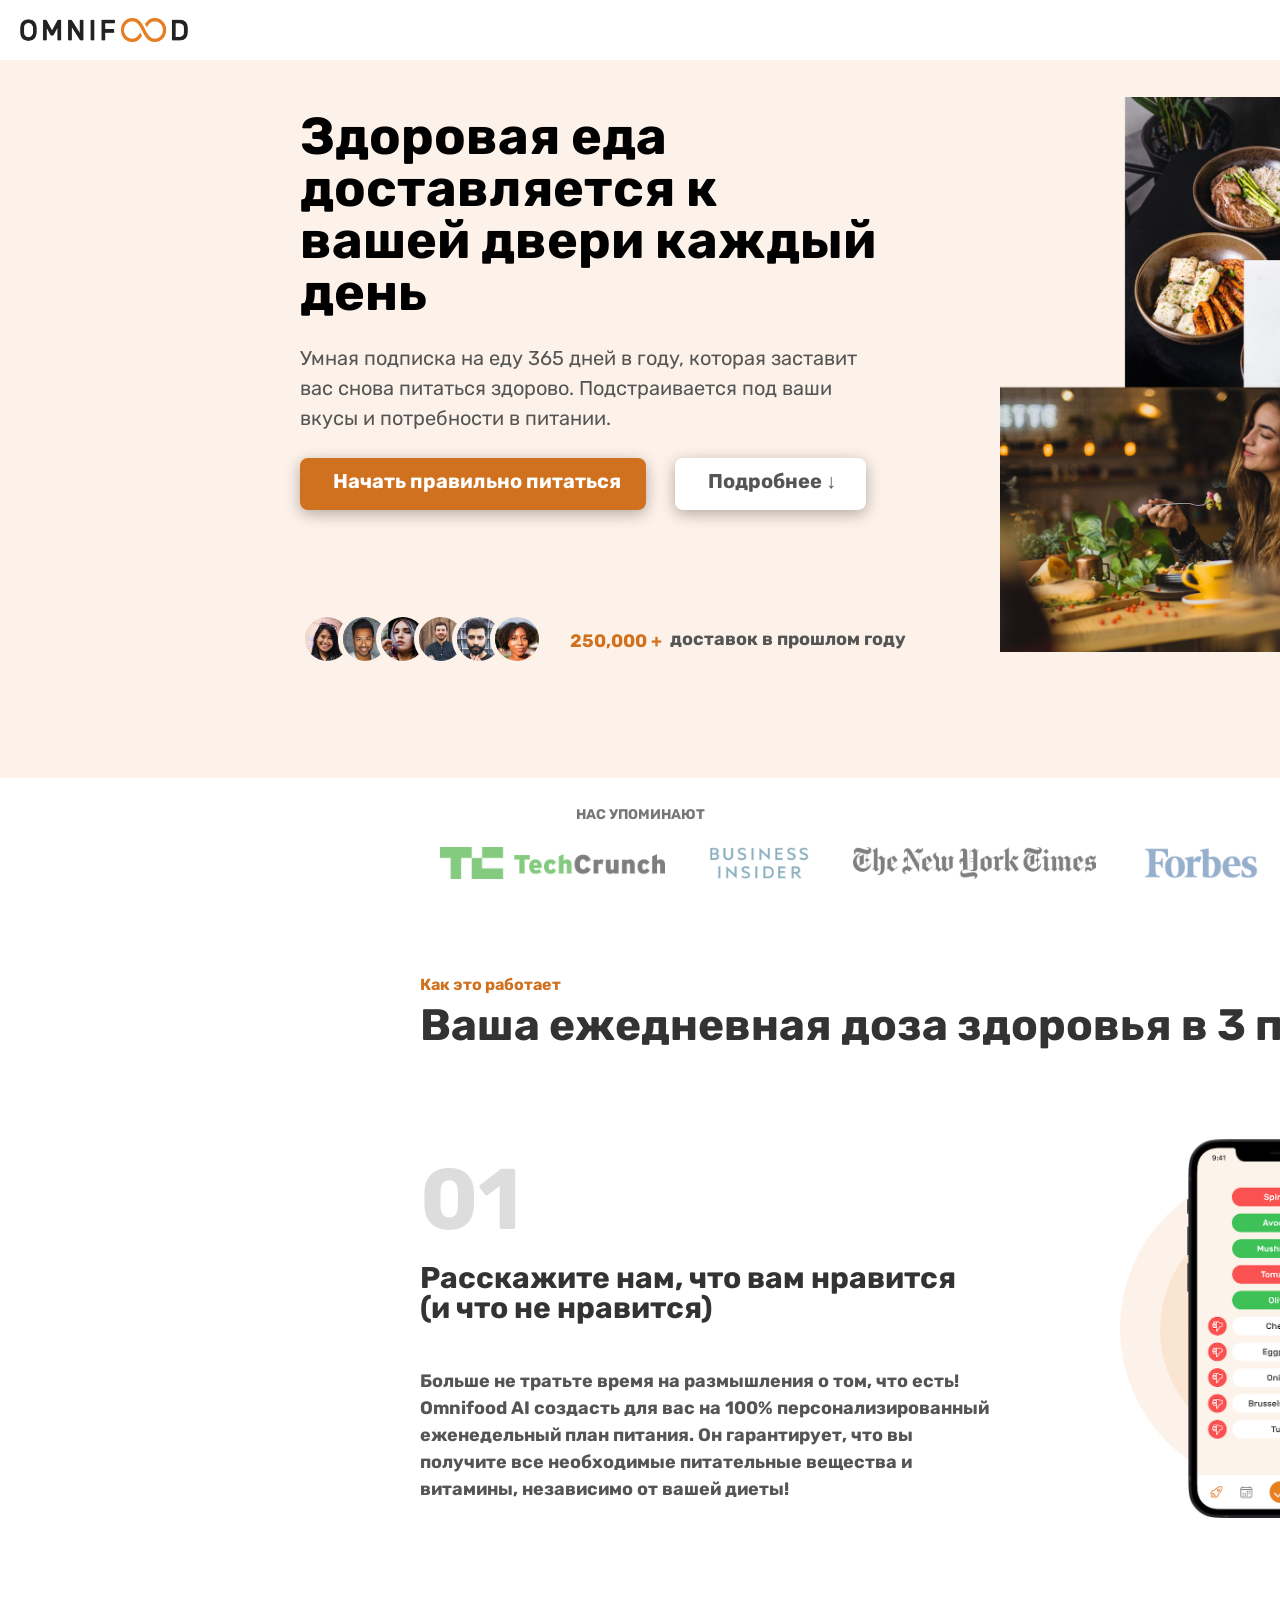
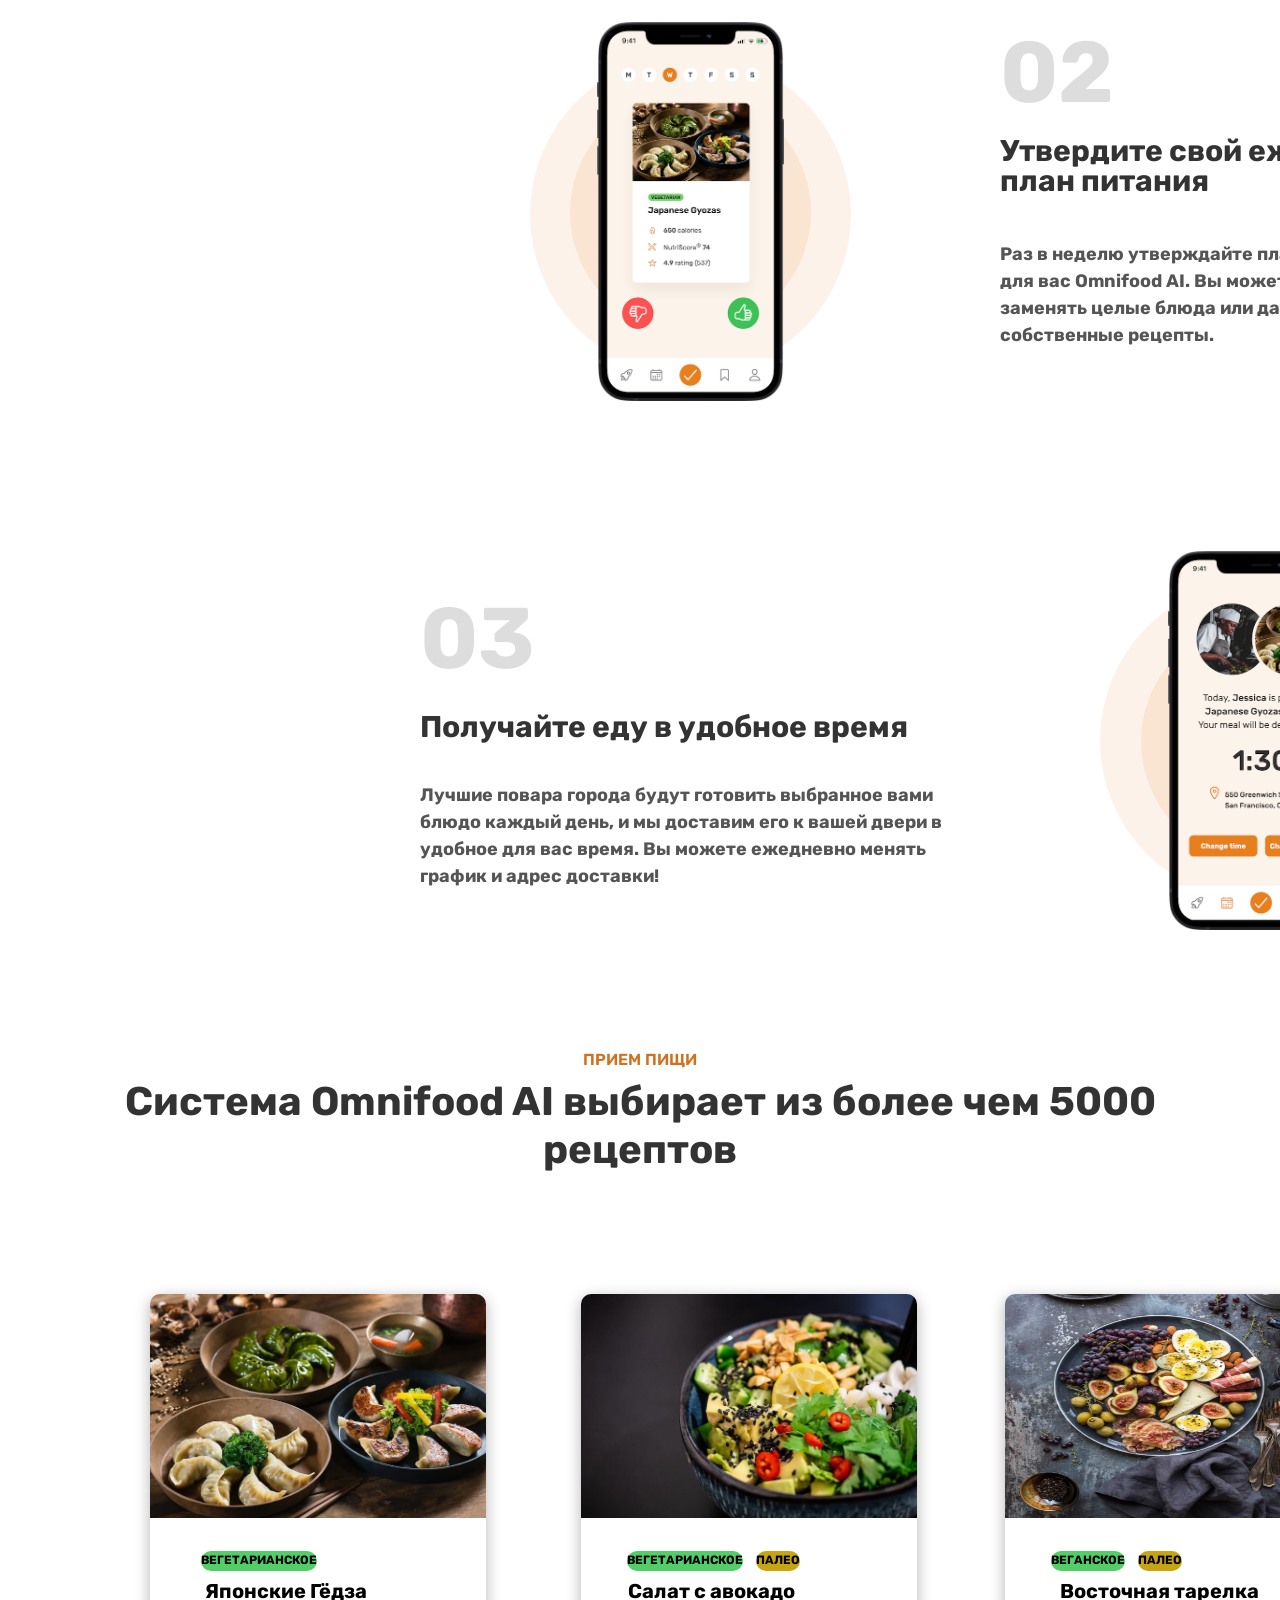
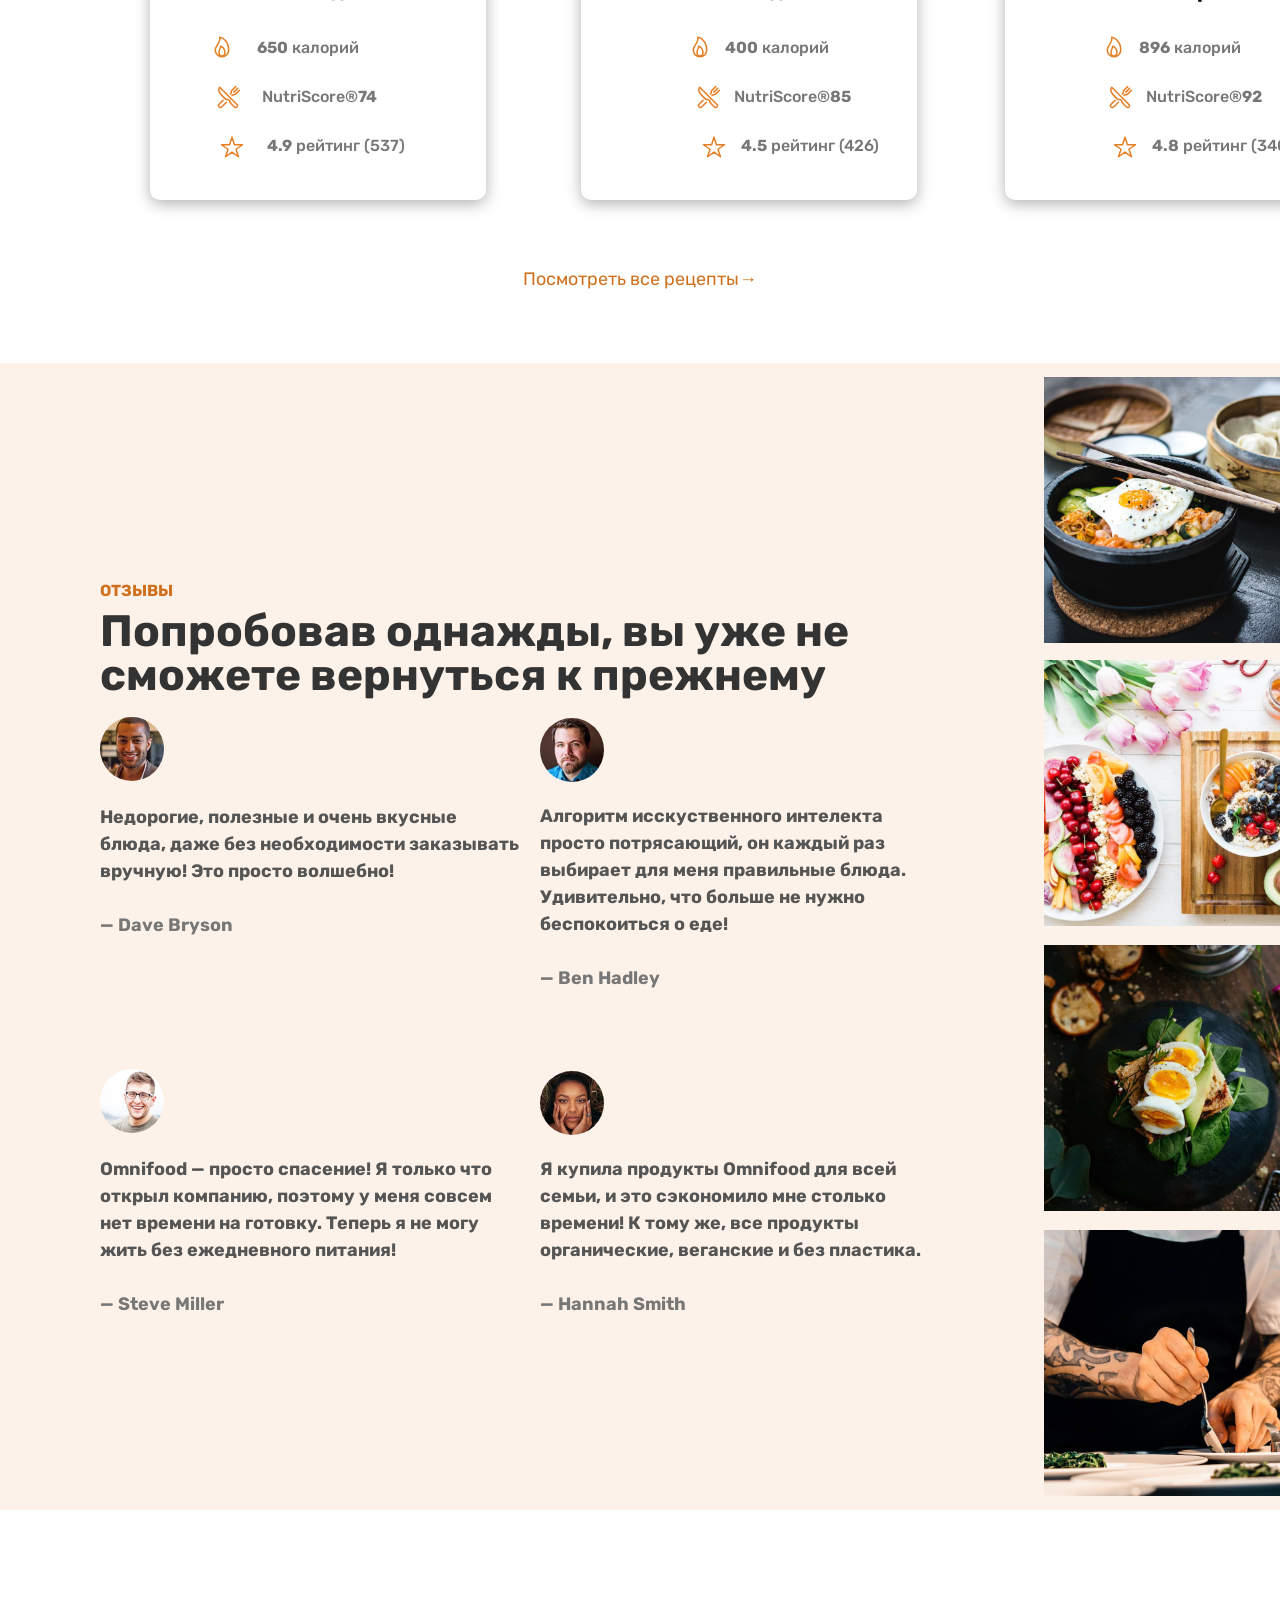
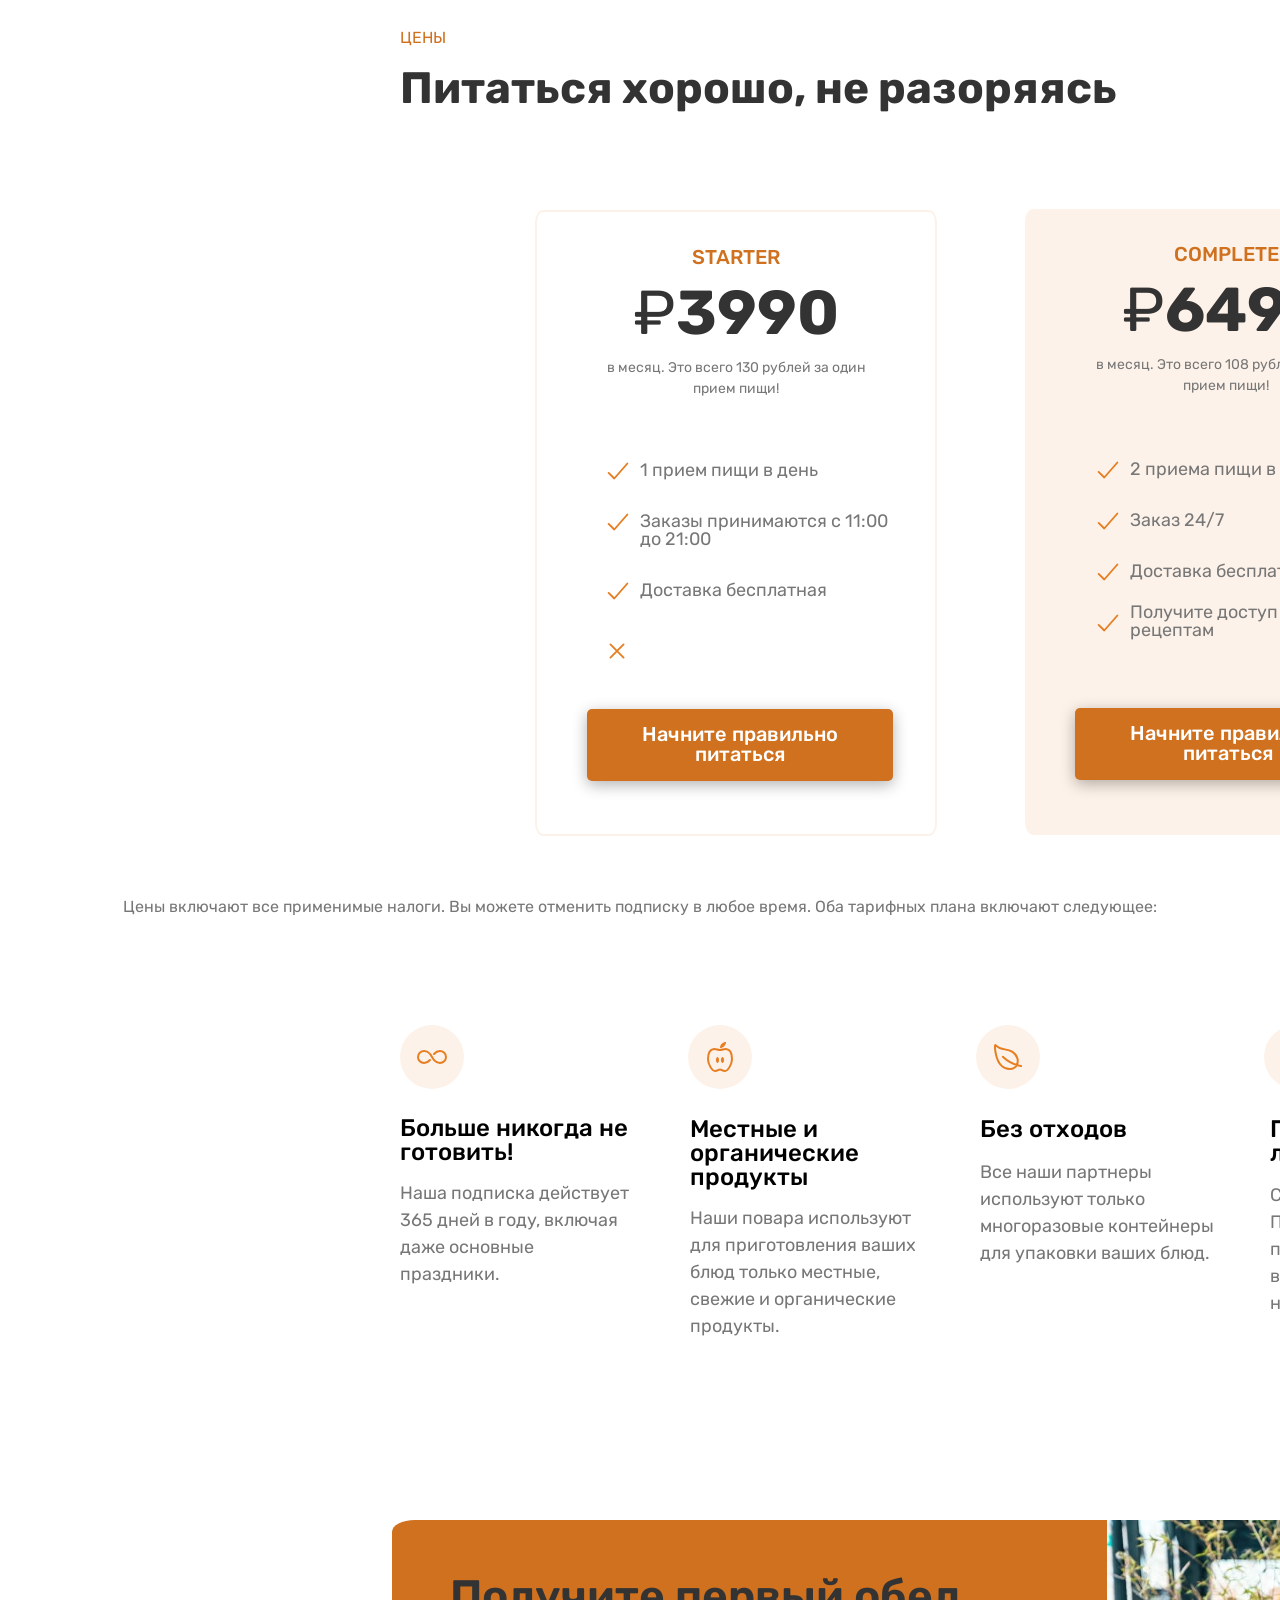
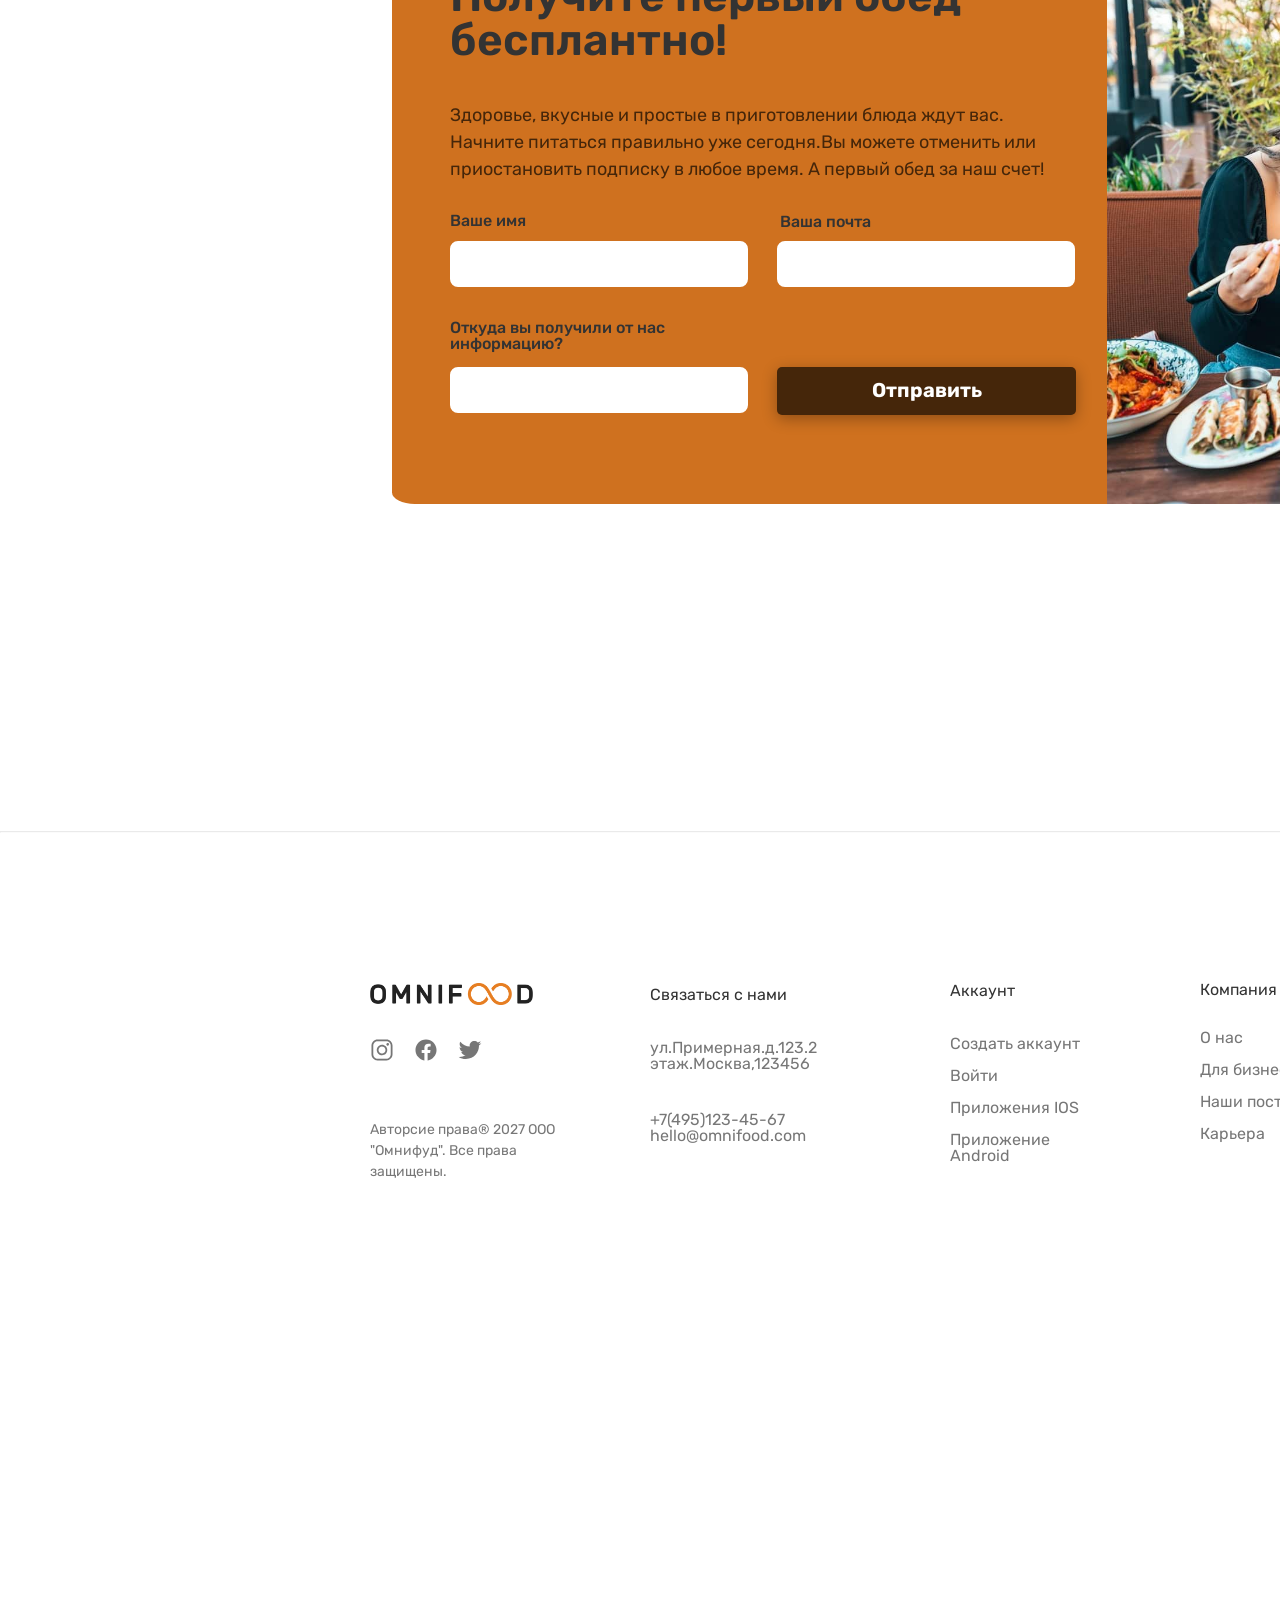
==== index.html @ 02041034 "Add files via upload" ====
<!DOCTYPE html>
<html lang="en">
<head>
    <meta charset="UTF-8">
    <meta name="viewport" content="width=device-width, initial-scale=1.0">
    <link rel="icon" href="favicon.png" type="image/x-icon">
    <title>Здоровая еда</title>
    <link rel="stylesheet" href="style.css"> 
    </head>
<body>
    <div class="h">
        <img src="1.png" class="logo">
        <a href="" class="kak">Как это работает</a>
        <a href="" class="re">Рецепты</a>
        <a href="" class="ot">Отзывы</a>
        <a href="" class="ce">Цены</a>
        <a href="" class="po">Попробовать </a>
    </div>
    <div class="or">
    <div class="zd">Здоровая еда <br>доставляется к <br>вашей двери каждый <br>день</div>
    <div class="ym">Умная подписка на еду 365 дней в году, которая заставит <br>вас снова питаться здорово. Подстраивается под ваши <br>вкусы и потребности в питании.</div>
    <div class="nac"><div class="nac1">Начать правильно питаться</div></div>
    <div class="pop"><div class="pop1">Подробнее &darr;</div></div>
    <div class="iko">
        <img src="1.jpg" class="c1">
        <img src="2.jpg" class="c2">
        <img src="3.jpg" class="c3">
        <img src="4.jpg" class="c4">
        <img src="5.jpg" class="c5">
        <img src="6.jpg" class="c6">
    </div>
    <div class="dost">
        <div class="dost1">250,000 +</div>
        <div class="dost2">доставок в прошлом году</div>
    </div>
    <img src="2.png" class="tre">
    </div>
    <div class="nas">НАС УПОМИНАЮТ</div>
    <span class="logo1">
    <img src="3.png" class="s1">
    <img src="4.png" class="s2">
    <img src="5.png" class="s3">
    <img src="6.png" class="s4">
    <img src="7.png" class="s5">
    </span>
    <div class="razm">
    <div class="kakrab">Как это работает</div>
    <div class="va">Ваша ежедневная доза здоровья в 3 простых шага</div>
    <div class="cif"><div class="cif1">01</div></div>
    <div class="raska">Расскажите нам, что вам нравится <br>(и что не нравится)</div>
    <div class="bol">Больше не тратьте время на размышления о том, что есть!<br>Omnifood AI создасть для вас на 100% персонализированный<br>еженедельный план питания. Он гарантирует, что вы<br>получите все необходимые питательные вещества и <br>витамины, независимо от вашей диеты!</div></div>
    <div class="kryg"></div>
    <div class="kryg1"><img src="8.png" class="tel"></div>
    <div class="cif"><div class="cif2">02</div></div>
    <div class="raska1">Утвердите свой еженедельный <br>план питания </div>
    <div class="bol1">Раз в неделю утверждайте план питания, сгенерированный<br>для вас Omnifood AI. Вы можете менять ингридиенты,<br>заменять целые блюда или даже добавлять свои<br>собственные рецепты.</div>
    <div class="kryg2"></div>
    <div class="kryg3"><img src="9.png" class="tel"></div>
    <div class="razm">
    <div class="cif"><div class="cif3">03</div></div>
    <div class="raska2">Получайте еду в удобное время</div>
    <div class="bol2">Лучшие повара города будут готовить выбранное вами<br>блюдо каждый день, и мы доставим его к вашей двери в<br>удобное для вас время. Вы можете ежедневно менять<br>график и адрес доставки!</div></div>
    <div class="kryg4"></div>
    <div class="kryg5"><img src="10.png" class="tel"></div>



    <div class="pri">ПРИЕМ ПИЩИ</div>
    <div class="sistema">Система Omnifood AI выбирает из более чем 5000<br>рецептов</div>
    <div class="wrap">
        <div class="avokado">
            <img src="7.jpg" class="meals">
            <div class="vegan"><div class="vegan1">ВЕГЕТАРИАНСКОЕ</div></div>   
            <div class="zzz">Японские Гёдза</div>
            <img src="fire.svg" class="fire"><div class="fire122"><b>650</b> калорий</div>
            <img src="vilka-nozh.svg" class="vilka-nozh"><div class="fire2">NutriScore®<strong>74</strong></div>
            <img src="zvezda.svg" class="zvezda"><div class="fire3"><b>4.9</b> рейтинг (537)</div>
        </div>
    </div>
     <div class="wrap1">
        <div class="avokado1">
            <div class="meals1"><img src="333.jpg" class="meals1-img" ></div>
            <div class="vegan122">
                <div class="vegan11">ВЕГАНСКОЕ</div>
            </div>
            <div class="vegan12">            
                <div class="vegan111">ПАЛЕО</div>
            </div>   
            <div class="zzz1">Восточная тарелка</div>
            <img src="fire.svg" class="fire1"><div class="fire11"><b>896</b> калорий</div>
            <img src="vilka-nozh.svg" class="vilka-nozh1"><div class="fire21">NutriScore®<strong>92</strong></div>
            <img src="zvezda.svg" class="zvezda1"><div class="fire31"><b>4.8</b> рейтинг (340)</div>
        </div>
    </div>
     <div class="wrap19">
        <div class="avokado19">
            <img src="8.jpg" class="meals19">
            <div class="vegan1229">
                <div class="vegan119">ВЕГЕТАРИАНСКОЕ</div>
            </div>
            <div class="vegan129">            
                <div class="vegan1119">ПАЛЕО</div>
            </div>   
            <div class="zzz19">Салат с авокадо</div>
            <img src="fire.svg" class="fire19"><div class="fire119"><b>400</b> калорий</div>
            <img src="vilka-nozh.svg" class="vilka-nozh19"><div class="fire219">NutriScore®<strong>85</strong></div>
            <img src="zvezda.svg" class="zvezda19"><div class="fire319"><b>4.5</b> рейтинг (426)</div>
        </div>
    </div>
    <div class="podhod">Подходит для любой<br>диеты</div>
    <ul class="di">
        <li><span class="w">Вегетарианская</span></li>
        <li><span class="w1">Веганская</span></li>
        <li><span class="w2">Пескетарианская</span></li>
        <li><span class="w3">Без  глютена</span></li>
        <li><span class="w4">Без лактозы</span></li>
        <li><span class="w5">Кето</span></li>
        <li><span class="w6">Палео</span></li>
        <li><span class="w7">Низкий FODMAP</span></li>
        <li><span class="w8">Для детей</span></li>
    </ul>
    <div class="recep">Посмотреть все рецепты→</div>
    <div class="d4">
        <div class="otzivi">ОТЗЫВЫ</div>
        <div class="poprobovav">Попробовав однажды, вы уже не<br>сможете вернуться к прежнему</div>
        <img src="11.jpg" class="pers1">
        <div class="otziv1">Недорогие, полезные и очень вкусные<br>блюда, даже без необходимости заказывать<br>вручную! Это просто волшебно!<br><br><span class="ser">— Dave Bryson</span></div>
        <img src="13.jpg" class="pers2">
        <div class="otziv2">Omnifood — просто спасение! Я только что<br>открыл компанию, поэтому у меня совсем<br>нет времени на готовку. Теперь я не могу<br>жить без ежедневного питания!<br><br><span class="ser">— Steve Miller</span></div>
        <img src="10.jpg" class="pers3">
        <div class="otziv3">Алгоритм исскуственного интелекта<br>просто потрясающий, он каждый раз<br>выбирает для меня правильные блюда.<br>Удивительно, что больше не нужно<br>беспокоиться о еде!<br><br><span class="ser">— Ben Hadley</span></div>
        <img src="12.jpg" class="pers4">
        <div class="otziv4">Я купила продукты Omnifood для всей<br>семьи, и это сэкономило мне столько<br>времени! К тому же, все продукты<br>органические, веганские и без пластика.<br><br><span class="ser">— Hannah Smith</span></div>
        <div class="block">
        <span class="gal1"><img src="111.jpg" class="galery"></span>
        <span class="gal2"><img src="222.jpg" class="galery"></span>
        <span class="gal3"><img src="333.jpg" class="galery"></span>
        <span class="gal4"><img src="444.jpg" class="galery"></span>
        <span class="gal5"><img src="555.jpg" class="galery"></span>
        <span class="gal6"><img src="666.jpg" class="galery"></span>
        <span class="gal7"><img src="777.jpg" class="galery"></span>
        <span class="gal8"><img src="888.jpg" class="galery"></span>
        <span class="gal9"><img src="999.jpg" class="galery"></span>
        <span class="gal10"><img src="101.jpg" class="galery"></span>
        <span class="gal11"><img src="102.jpg" class="galery"></span>
        <span class="gal12"><img src="103.jpg" class="galery"></span>
        </div>
    </div>



    
<div class="cena">ЦЕНЫ</div>
    <div class="pitat">Питаться хорошо, не разоряясь</div>
    <div class="kidka">
        <div class="start">STARTER</div>
        <div class="rybl">₽<strong>3990</strong></div>
        <div class="zaodin">в месяц. Это всего 130 рублей за один<br>прием пищи!</div>
        <img src="krest.svg" class="krest">
                 <div class="nach_pit"><div class="nac_pit">Начните правильно <br>питаться</div></div>
    </div>
     <ul class="di1">
        <li><span class="vilib">1 прием пищи в день</span></li>
        <br><li><span class="vilib1">Заказы принимаются с 11:00<br>до 21:00</span></li>
        <br><li><span class="vilib2">Доставка бесплатная</span></li>
        </ul>
        <div class="podpiska2">
            <div class="best"><div class="bess">BEST VALUE</div></div> 
            <div class="start1">COMPLETE</div>
        <div class="rybl1">₽<strong>6490</strong></div>
        <div class="zaodin1">в месяц. Это всего 108 рублей за один<br>прием пищи!</div>
                 <div class="nach_pit1"><div class="nac_pit1">Начните правильно <br>питаться</div></div>
        </div>
          <ul class="di11">
        <li><span class="vilib111">2 приема пищи в день</span></li>
        <br><li><span class="vilib11">Заказ 24/7</span></li>
        <br><li><span class="vilib21">Доставка бесплатная</span></li>
        <br><li><span class="vilib31">Получите доступ к новейшим <br>рецептам</span></li>
        </ul>
        <div class="cena_vkl">Цены включают все применимые налоги. Вы можете отменить подписку в любое время. Оба тарифных плана включают следующее:</div>
        <div class="svg">
        <img src="1.svg" class="svg1">
        <img src="3.svg" class="svg2">
        <img src="2.svg" class="svg3">
         <img src="4.svg" class="svg4"></div>
        <div class="beskon"><br>Больше никогда не<br>готовить!</div><br>
        <div class="beskon1">Наша подписка действует<br>365 дней в году, включая<br>даже основные<br>праздники.</div>
        <div class="apple"><br>Местные и<br>органические<br>продукты</div><br>
        <div class="apple1">Наши повара используют<br>для приготовления ваших<br>блюд только местные,<br>свежие и органические<br>продукты.</div>
        <div class="listik">Без отходов</div>
        <div class="listik1">Все наши партнеры<br>используют только<br>многоразовые контейнеры<br>для упаковки ваших блюд.</div>
        <div class="payza">Приостановить в<br>любое время</div>
        <div class="payza1">Собираетесь в отпуск?<br>Просто приостановите<br>подписку, и мы вернем<br>вам деньги за<br>неиспользованные дни</div>
        <div class="forma">
            <img src="1212.jpg" class="zensh">
            </div>
            <div class="slogan">Получите первый обед<br>бесплантно!</div>
            <div class="zdorovo">Здоровье, вкусные и простые в приготовлении блюда ждут вас.<br>Начните питаться правильно уже сегодня.Вы можете отменить или<br>приостановить подписку в любое время. А первый обед за наш счет!</div>
            <div class="vasname">Ваше имя</div>
            <div class="vasename">Ваша почта</div>
            <div class="vasiname">Откуда вы получили от нас<br>информацию?</div>
            <div class="vasotpr"></div>
            <input type="text" class="input1">
            <input type="text" class="input2">
            <input type="text" class="input3">
            <div class="dom"><div class="dom1">Отправить</div></div>
            <hr width="1920" class="hr">
            <img src="1.png" class="omnifoodlogo">
            <div class="insta">
            <img src="insta.svg">&nbsp;&nbsp;&nbsp;&nbsp;
            <img src="facebook.svg">&nbsp;&nbsp;&nbsp;&nbsp;
            <img src="tvitter.svg">
            </div>
            <div class="avtorskie">Авторсие права® 2027 ООО<br>"Омнифуд". Все права<br>защищены.</div>
            <div class="svaz">Связаться с нами</div>
            <div class="ylisa">ул.Примерная.д.123.2<br>этаж.Москва,123456</div>
            <div class="telefon">+7(495)123-45-67<br>hello@omnifood.com</div>
            <div class="akkk">Аккаунт</div>
            <div class="sozd">Создать аккаунт<br><br>Войти<br><br>Приложения IOS<br><br>Приложение<br>Android</div>
            <div class="komp">Компания</div>
            <div class="onas">О нас<br><br>Для бизнеса<br><br>Наши поставщики<br><br>Карьера</div>
            <div class="res">Ресурсы</div>
            <div class="sbor">Сборник рецептов<br><br>Служба поддержки<br><br>Политика<br>конфиденциальности<br>и условия<br>использования</div>
</body>
</html>
---- style.css ----
@import url('https://fonts.googleapis.com/css2?family=Rubik:ital,wght@0,300..900;1,300..900&display=swap'); 
* {
    margin: 0;
    padding: 0;
    box-sizing: border-box;
}

html {
    font-size: 16px;
}

body {
    font-family: "Rubik";
    line-height: 1;
    color: #333;
    overflow-x: hidden;
}

.container {
    max-width: 1200px;
    margin: 0 auto;
    padding: 0 32px;
}
.h {
    height: 60px;
}
.logo {
    position: relative;
    width: 168px;
    height: 24px;
    left: 20px;
    top: 18px;
}
.kak {
    position: relative;

    text-decoration: none;
    font-family: 'Times New Roman', Times, serif;
    color: black;
    font-weight: bold;
    position: relative;
    left: 1180px;
    top: 12px;
}
.kak:hover{
        text-decoration: underline;
}
.re {
    position: relative;

    text-decoration: none;
    font-family: 'Times New Roman', Times, serif;
    color: black;
    font-weight: bold;
    position: relative;
    left: 1210px;
    top: 12px;
}
.re:hover{
        text-decoration: underline;
}
.ot {
    position: relative;

    text-decoration: none;
    font-family: 'Times New Roman', Times, serif;
    color: black;
    font-weight: bold;
    position: relative;
    left: 1240px;
    top: 12px;
}
.ot:hover{
        text-decoration: underline;
}
.ce {
    position: relative;
    text-decoration: none;
    font-family: 'Times New Roman', Times, serif;
    color: black;
    font-weight: bold;
    position: relative;
    left: 1270px;
    top: 12px;
}
.ce:hover{
        text-decoration: underline;
}
.po {
     border: none;
     text-decoration: none;
     padding: 7px;
	width: 166px;
    height: 55px;
    padding: auto;
	background-color: #cf711f;
	box-shadow: 0 4px 15px rgba(0, 0, 0, 0.3);
	border-radius: 5px;
	color: rgb(255, 255, 255);
    font-weight: bold;
    position: relative;
    left: 1300px;
    top: 12px;
}
.po:hover {
     background:#cf711f;
     box-shadow: none;
     position: relative;
}
.or{
    height: 718px;
    background-color: #fdf2e9;
}
.zd{
    color: black;
    font-weight: bold;
    font-size: 52px;
    position: relative;
    left: 300px;
    top: 50px;
}
.ym{
    font-size: 20px;
    line-height: 1.5;
    color: #555555;
    position: relative;
    top: 75px;
    left: 300px;
}
.nac {
     border: none;
     text-decoration: none;
     padding: 3px;
	width: 346px;
    height: 52px;
    padding: auto;
	background-color: #cf711f;
	box-shadow: 0 4px 15px rgba(0, 0, 0, 0.3);
	border-radius: 8px;
	color: rgb(255, 255, 255);
    font-weight: bold;
    position: relative;
    left: 300px;
    top: 100px;

}
.nac:hover {
     background:#cf711f;
     box-shadow: none;
     position: relative;
}
.nac1{
    position: relative;
    top: 10px;
    left: 30px;
    font-size: 20px;
}
.pop {
     border: none;
     text-decoration: none;
     padding: 3px;
	width: 191px;
    height: 52px;
    padding: auto;
	background-color: #ffffff;
	box-shadow: 0 4px 15px rgba(0, 0, 0, 0.3);
	border-radius: 8px;
	color: #555555;
    font-weight: bold;
    position: relative;
    left: 675px;
    top: 48px;

}
.pop:hover {
     background:#cf711f;
     box-shadow: none;
     position: relative;
}
.pop1{
    position: relative;
    top: 10px;
    left: 30px;
    font-size: 20px;
}
.iko{
    position: relative;
    top: 150px;
    left: 300px;
}
.c1{
    border: 5px solid #fdf2e9;
    border-width: 10%;
    border-radius: 50%;
    width: 54px;
    height:54px;
}
.c2{
    border: 5px solid #fdf2e9;
    border-width: 10%;
    border-radius: 50%;
    width: 54px;
    height:54px;
    position: relative;
    left: -20px;
}
.c3{
    border: 5px solid #fdf2e9;
    border-width: 10%;
    border-radius: 50%;
    width: 54px;
    height:54px;
    position: relative;
    left: -40px;
}
.c4{
    border: 5px solid #fdf2e9;
    border-width: 10%;
    border-radius: 50%;
    width: 54px;
    height:54px;
    position: relative;
    left: -60px;
}
.c5{
    border: 5px solid #fdf2e9;
    border-width: 10%;
    border-radius: 50%;
    width: 54px;
    height:54px;
    position: relative;
    left: -80px;
}
.c6{
    border: 5px solid #fdf2e9;
    border-width: 10%;
    border-radius: 50%;
    width: 54px;
    height:54px;
    position: relative;
    left: -100px;
}
.dost{
    width: 324px;
    height: 18px;
    font-size: 18px;
    font-weight: bold;
    position: relative;
    left: 570px;
    top: 113px;
}
.dost1{
    color:#cf711f;
}
.dost2{
    color: #555555;
    position: relative;
    top: -20px;
    left: 100px;
}
.tre{
    width: 560px;
    height: 555px;
    position: relative;
    left: 1000px;
    top: -440px;
}
.nas{
    color:#777777;
    font-size: 14px;
    position: relative;
    text-align: center;
    top: 30px;
    font-weight: bolder;
}
.s1{
    width:225px;
    height: 32px;
}
.s2{
    width:100px;
    height: 32px;
}
.s3{
    width:243px;
    height: 32px;
}
.s4{
    width:122px;
    height: 32px;
}
.s5{
    width:171px;
    height: 32px;
}
.logo1{
    position: relative;
    top: 55px;
    opacity: 50%;
    word-spacing: 40px;
    left: 440px;
}
.kakrab{
    color: #cf711f;
    font-size: 16px;
    position: relative;
    top: 150px;
    font-weight: bold;
    
}
.va{
    font-weight: bold;
    font-size: 44px;
    position: relative;
    top: 160px;

}
.cif{
    color: #DDDDDD;
    font-size:86px;
    font-weight: bold;
}
.cif1{
    position: relative;
    top: 270px;

}
.raska{
    font-weight: bold;
    font-size: 30px;
    position: relative;
    top: 290px;
}
.razm{
    position: relative;
    left: 420px;
}
.bol{
    line-height: 1.5;
    color: #555555;
    font-size: 18px;
    position: relative;
    top: 335px;
    font-weight: bold;
}
.kryg{
    position: relative;
    border-radius: 50%;
    width: 321px;
    height: 321px;
    background-color: #FDF2E9;
    left: 1120px;

}
.kryg1{
    position: relative;
    top: -280px;
    border-radius: 50%;
    width: 241px;
    height: 241px;
    background-color: #FAE5D3;
    left: 1160px;
}
.tel{
    position: relative;
    top: -70px;
    left: 27px;
    width: 187px;
    height: 379px;
}
.cif2{
    position: relative;
    left: 1000px;
    top:-100px;
}
.raska1{
    font-weight: bold;
    font-size: 30px;
    position: relative;
    top: -80px;
    left: 1000px;
}
.bol1{
    line-height: 1.5;
    color: #555555;
    font-size: 18px;
    position: relative;
    top: -35px;
    left: 1000px;
    font-weight: bold;
}
.kryg2{
    position: relative;
    border-radius: 50%;
    width: 321px;
    height: 321px;
    background-color: #FDF2E9;
    left: 530px;
    top: -330px;

}
.kryg3{
    position: relative;
    top: -613px;
    border-radius: 50%;
    width: 241px;
    height: 241px;
    background-color: #FAE5D3;
    left: 570px;
}
.cif3{
    position: relative;
    top:-350px;
}
.raska2{
    font-weight: bold;
    font-size: 30px;
    position: relative;
    top: -320px;
}
.bol2{
    line-height: 1.5;
    color: #555555;
    font-size: 18px;
    position: relative;
    top: -280px;
    font-weight: bold;
}
.kryg4{
    position: relative;
    border-radius: 50%;
    width: 321px;
    height: 321px;
    background-color: #FDF2E9;
    left: 1100px;
    top: -590px;

}
.kryg5{
    position: relative;
    top: -870px;
    border-radius: 50%;
    width: 241px;
    height: 241px;
    background-color: #FAE5D3;
    left: 1141px;
}
.pri{
    font-size: 16px;
    color: #cf711f;
    font-weight: 600;
    text-align: center;
    position: relative;
    top: -680px;
}
.sistema{
    text-align: center;
    font-weight: bold;
    font-size: 40px;
    position: relative;
    top: -670px;
    line-height: 1.2;
}
.wrap{
    perspective: 1800px;
}
.avokado {
     border: none;
     text-decoration: none;
     padding: 7px;
	width: 336px;
    height: 506px;
    padding: auto;
	background-color: white;
	box-shadow: 0 4px 15px rgba(0, 0, 0, 0.3);
	border-radius: 10px;
	color: rgb(255, 255, 255);
    font-weight: bold;
    position: relative;
    left: 150px;
    top: -550px;
    display: flex;
    gap: 8px;
    transform: translateZ(0);
    transition: transform 0.3s ease;
}
.avokado:hover {
    box-shadow: 0 4px 15px rgba(0, 0, 0, 0.3);
    transform: translateZ(40px);
}
.meals{
    width: 336px;
    height: 224px;
	border-top-left-radius: 10px;
    border-top-right-radius: 10px;
    position: relative;
    left: -7px;
    top: -7px;
}
.vegan{
    background-color: #51CF66;
    width: 129px;
    height: 20px;
    border-radius: 30px;
    position: relative;
    top: 250px;
    left: -300px;
}
.vegan1 {
    font-size: 12px;
    font-weight: bold;
    position: relative;
    top: 3px;
    color: black;
}
.zzz{
    font-size: 20px;
    font-weight: bold;
    color: black;
    white-space: nowrap;
    position: relative;
    top: 280px;
    left: -420px;
}
.fire{
    width: 24px;
    position: relative;
    left: -585px;
    top: 100px;
}
.vilka-nozh{
    width: 24px;
    position: relative;
    left: -720px;
    top: 150px;
}
.zvezda{
    width: 24px;
    position: relative;
    left: -872px;
    top: 200px;
}
.fire122{
    font-size: 16px;
    color: #777777;
    white-space: nowrap;
    font-weight: 500;
    position: relative;
    top: 339px;
    left: -570px;
}
.fire2{
    font-size: 16px;
    color: #777777;
    white-space: nowrap;
    font-weight: 500;
    position: relative;
    top: 388px;
    left: -707px;
}
.fire3{
    font-size: 16px;
    color: #777777;
    white-space: nowrap;
    font-weight: 500;
    position: relative;
    top: 437px;
    left: -857px;
}
.wrap1{
    perspective: 1800px;
}
.avokado1 {
     border: none;
     text-decoration: none;
     padding: 7px;
	width: 336px;
    height: 506px;
    padding: auto;
	background-color: white;
	box-shadow: 0 4px 15px rgba(0, 0, 0, 0.3);
	border-radius: 10px;
	color: rgb(255, 255, 255);
    font-weight: bold;
    position: relative;
    left: 1005px;
    top: -1056px;
    display: flex;
    gap: 8px;
    transform: translateZ(0);
    transition: transform 0.3s ease;
}
.avokado1:hover {
    box-shadow: 0 4px 15px rgba(0, 0, 0, 0.3);
    transform: translateZ(40px);
}
.meals1{
    width: 336px;
    height: 224px;
	border-top-left-radius: 10px;
    border-top-right-radius: 10px;
    position: relative;
    left: -7px;
    top: -7px;
}
.meals1-img {
    width: 336px;
    height: 224px;
    border-top-left-radius: 10px;
    border-top-right-radius: 10px;
}
.vegan122{
    background-color: #51CF66;
    width: 129px;
    height: 20px;
    border-radius: 30px;
    position: relative;
    top: 250px;
    left: -305px;
}
.vegan11 {
    font-size: 12px;
    font-weight: bold;
    position: relative;
    top: 3px;
    color: black;
}
.vegan12{
    background-color: #c7a510;
    width: 129px;
    height: 20px;
    border-radius: 30px;
    position: relative;
    top: 250px;
    left: -300px;
}
.vegan111 {
    font-size: 12px;
    font-weight: bold;
    position: relative;
    top: 3px;
    color: black;
}
.zzz1{
    font-size: 20px;
    font-weight: bold;
    color: black;
    white-space: nowrap;
    position: relative;
    top: 280px;
    left: -430px;
}
.fire1{
    width: 24px;
    position: relative;
    left: -595px;
    top: 100px;
}
.vilka-nozh1{
    width: 24px;
    position: relative;
    left: -730px;
    top: 150px;
}
.zvezda1{
    width: 24px;
    position: relative;
    left: -882px;
    top: 200px;
}
.fire11{
    font-size: 16px;
    color: #777777;
    white-space: nowrap;
    font-weight: 500;
    position: relative;
    top: 339px;
    left: -590px;
}
.fire21{
    font-size: 16px;
    color: #777777;
    white-space: nowrap;
    font-weight: 500;
    position: relative;
    top: 388px;
    left: -725px;
}
.fire31{
    font-size: 16px;
    color: #777777;
    white-space: nowrap;
    font-weight: 500;
    position: relative;
    top: 437px;
    left: -875px;
}
.wrap19{
    perspective: 1800px;
}
.avokado19 {
     border: none;
     text-decoration: none;
     padding: 7px;
	width: 336px;
    height: 506px;
    padding: auto;
	background-color: white;
	box-shadow: 0 4px 15px rgba(0, 0, 0, 0.3);
	border-radius: 10px;
	color: rgb(255, 255, 255);
    font-weight: bold;
    position: relative;
    left: 581px;
    top: -1562px;
    display: flex;
    gap: 8px;
    transform: translateZ(0);
    transition: transform 0.3s ease;
}
.avokado19:hover {
    box-shadow: 0 4px 15px rgba(0, 0, 0, 0.3);
    transform: translateZ(40px);
}
.meals19{
    width: 336px;
    height: 224.16px;
	border-top-left-radius: 10px;
    border-top-right-radius: 10px;
    position: relative;
    left: -7px;
    top: -7px;
}
.vegan1229{
    background-color: #51CF66;
    width: 129px;
    height: 20px;
    border-radius: 30px;
    position: relative;
    top: 250px;
    left: -305px;
}
.vegan119 {
    font-size: 12px;
    font-weight: bold;
    position: relative;
    top: 3px;
    color: black;
}
.vegan129{
    background-color: #c7a510;
    width: 129px;
    height: 20px;
    border-radius: 30px;
    position: relative;
    top: 250px;
    left: -300px;
}
.vegan1119 {
    font-size: 12px;
    font-weight: bold;
    position: relative;
    top: 3px;
    color: black;
}
.zzz19{
    font-size: 20px;
    font-weight: bold;
    color: black;
    white-space: nowrap;
    position: relative;
    top: 280px;
    left: -480px;
}
.fire19{
    width: 24px;
    position: relative;
    left: -595px;
    top: 100px;
}
.vilka-nozh19{
    width: 24px;
    position: relative;
    left: -730px;
    top: 150px;
}
.zvezda19{
    width: 24px;
    position: relative;
    left: -882px;
    top: 200px;
}
.fire119{
    font-size: 16px;
    color: #777777;
    white-space: nowrap;
    font-weight: 500;
    position: relative;
    top: 339px;
    left: -590px;
}
.fire219{
    font-size: 16px;
    color: #777777;
    white-space: nowrap;
    font-weight: 500;
    position: relative;
    top: 388px;
    left: -725px;
}
.fire319{
    font-size: 16px;
    color: #777777;
    white-space: nowrap;
    font-weight: 500;
    position: relative;
    top: 437px;
    left: -875px;
}
.podhod{
    font-weight: bold;
    font-size: 30px;
    color:black;
    position: relative;
    top: -2070px;
    left: 1420px;
}
.di{
    color: #777777;
    line-height: 2.5;
    position: relative;
    top: -2030px;
    left: 1450px;
    font-size: 18px;
    list-style-image: url("galka.svg");
}
.w{
    position: relative;
    top: -10px;
}
.w1{
    position: relative;
    top: -10px;
}
.w2{
    position: relative;
    top: -10px;
}
.w3{
    position: relative;
    top: -10px;
}
.w4{
    position: relative;
    top: -10px;
}
.w5{
    position: relative;
    top: -10px;
}
.w6{
    position: relative;
    top: -10px;
}
.w7{
    position: relative;
    top: -10px;
}
.w8{
    position: relative;
    top: -10px;
}
.recep{
    color: #cf711f;
    font-size: 18px;
    text-align: center;
    position: relative;
    top: -1975px;
    text-decoration: none;
}
.recep:hover{
    text-decoration: underline;
    cursor: pointer;
}
.d4{
    border: 0px solid #FDF2E9;
    height: 1147px;
    width: 1920px;
    background-color: #FDF2E9;
    position: relative;
    top: -1900px;
}
.otzivi{
    color: #cf711f;
    font-size: 16px;
    position: relative;
    top: 220px;
    left: 100px;
    font-weight: bold;
}
.poprobovav{
    font-size: 44px;
    font-weight: bold;
    position: relative;
    top: 230px;
    left: 100px;
}
.pers1{
    border-radius: 50%;
    width: 64px;
    height: 64px;
    position: relative;
    top: 250px;
    left: 100px;
}
.ser{
    color:#777777
}
.otziv1{
    font-size: 18px;
    line-height: 1.5;
    color: #555555;
    position: relative;
    top: 270px;
    left: 100px;
    font-weight: bold;
    
}
.pers2{
    border-radius: 50%;
    width: 64px;
    height: 64px;
    position: relative;
    top: 400px;
    left: 100px;
    
}
.otziv2{
    font-size: 18px;
    line-height: 1.5;
    color: #555555;
    position: relative;
    top: 420px;
    left: 100px;
    font-weight: bold;
}
.pers3{
    border-radius: 50%;
    width: 64px;
    height: 64px;
    position: relative;
    top: -180px;
    left: 540px;
}
.otziv3{
    font-size: 18px;
    line-height: 1.5;
    color: #555555;
    position: relative;
    top: -162px;
    left: 540px;
    font-weight: bold;
}
.pers4{
    border-radius: 50%;
    width: 64px;
    height: 64px;
    position: relative;
    top: -83px;
    left: 540px;
}
.otziv4{
    font-size: 18px;
    line-height: 1.5;
    color: #555555;
    position: relative;
    top: -65px;
    left: 540px;
    font-weight: bold;
}
.galery{
    width: 266px;

}
.block{
    background-color: #FDF2E9;
    width: 864px;
    height: 1100px;
    position: relative;
    top: -980px;
    left: 1060px;
}
.gal1{
    position: relative;
    top: -26px;
    left: -16px;
}
.gal2{
    position: relative;
    top: -26px;
}
.gal3{
    position: relative;
    top: -26px;
    left: 16px;
}
.gal4{
    position: relative;
    top: -12px;
    left: -16px;
}
.gal5{
    position: relative;
    top: -12px;
}
.gal6{
    position: relative;
    top: -12px;
    left: 16px;
}
.gal7{
    position: relative;
    top: 4px;
    left: -16px;
}
.gal8{
    position: relative;
    top: 4px;
}
.gal9{
    position: relative;
    top: 4px;
    left: 16px;
}
.gal10{
    position: relative;
    top: 20px;
    left: -16px;
}
.gal11{
    position: relative;
    top: 20px;
}
.gal12{
    position: relative;
    top: 20px;
    left: 16px;
}
.cena{
    color: #cf711f;
    font-size: 16px;
    position: relative;
    font-weight: 400;
    top: -1780px;
    left: 400px;
}
.pitat{
    font-weight: bold;
    font-size: 44px;
    position: relative;
    top: -1760px;
    left: 400px;
}
.kidka{
    border: 2px solid #FDF2E9;
    width: 402px;
    height: 626px;
    border-radius: 2%;
    position: relative;
    top: -1660px;
    left: 535px;
}
.start{
    font-size: 20px;
    color: #cf711f;
    text-align: center;
    font-weight: 500;
    position: relative;
    top: 35px;
}
.rybl{
    font-size: 62px;
    text-align: center;
    position: relative;
    top: 50px;
}
.zaodin{
    color: #777777;
    font-size: 14px;
    text-align: center;
    position: relative;
    top: 63px;
    line-height: 1.5;
}
.di1{
    color: #777777;
    position: relative;
    top: -2040px;
    left: 640px;
    font-size: 18px;
    list-style-image: url("galka.svg");
}
.vilib{
    position: relative;
    top: -10px;
}
.vilib1{
    position: relative;
    top: -10px;
}
.vilib2{
    position: relative;
    top: -10px;
}
.krest{
    position: relative;
    top: 300px;
    left: 65px;
}
.nach_pit{
    border: none;
    text-decoration: none;
    padding: 7px;
	width: 306px;
    height: 72px;
    padding: auto;
	background-color: #cf711f;
	box-shadow: 0 4px 15px rgba(0, 0, 0, 0.3);
	border-radius: 5px;
	color: rgb(255, 255, 255);
    position: relative;
    left: 50px;
    top: 340px;
}
.nach_pit:hover {
     background:#cf711f;
     box-shadow: none;
     position: relative;
}
.nac_pit{
    font-size: 20px;
    text-align: center;
    font-weight: 500;
        position: relative;
    top: 8px;
}
.podpiska2{
    border: 0px solid #FDF2E9;
    background-color: #FDF2E9;
    width: 402px;
    height: 626px;
    border-radius: 2%;
    position: relative;
    top: -2440px;
    left: 1025px;
    overflow: hidden;
}
.best{
    width: 245px;
    height: 30px;
    background-color: #FFD43B;
    rotate: 45deg;
    position: relative;
    left: 230px;
    top: 33px;
}
.bess{
    text-align: center;
    position: relative;
    top: 7px;
    font-weight: 500;
}
.start1{
    font-size: 20px;
    color: #cf711f;
    text-align: center;
    font-weight: 500;
    position: relative;
    top: 5px;
}
.rybl1{
    font-size: 62px;
    text-align: center;
    position: relative;
    top: 20px;
}
.zaodin1{
    color: #777777;
    font-size: 14px;
    text-align: center;
    position: relative;
    top: 33px;
    line-height: 1.5;
}
.nach_pit1{
    border: none;
    text-decoration: none;
    padding: 7px;
	width: 306px;
    height: 72px;
    padding: auto;
	background-color: #cf711f;
	box-shadow: 0 4px 15px rgba(0, 0, 0, 0.3);
	border-radius: 5px;
	color: rgb(255, 255, 255);
    position: relative;
    left: 50px;
    top: 345px;
}
.nach_pit1:hover {
     background:#cf711f;
     box-shadow: none;
     position: relative;
}
.nac_pit1{
    font-size: 20px;
    text-align: center;
    font-weight: 500;
    position: relative;
    top: 8px;
}
.di11{
    color: #777777;
    position: relative;
    top: -2820px;
    left: 1130px;
    font-size: 18px;
    list-style-image: url("galka.svg");
}
.vilib111{
    position: relative;
    top: -10px;
}
.vilib11{
    position: relative;
    top: -10px;
}
.vilib21{
    position: relative;
    top: -10px;
}
.vilib31{
    position: relative;
    top: -20px;
}
.cena_vkl{
    color: #777777;
    font-size: 16px;
    text-align: center;
    position: relative;
    top: -2580px;
}
.svg{
    position: relative;
    top: -2470px;
    left: 400px;
}
.svg2{
    position: relative;
    left: 220px;
}
.svg3{
    position: relative;
    left: 440px;
}
.svg4{
    position: relative;
    left: 660px;
}
.beskon{
    font-size: 24px;
    font-weight: 500;
    position: relative;
    color: black;
    position: relative;
    top: -2470px;
    left: 400px;
}
.beskon1{
    font-size: 18px;
    color:#777777;
    position: relative;
    top: -2470px;
    left: 400px;
    line-height: 1.5;
}
.apple{
    font-size: 24px;
    font-weight: 500;
    position: relative;
    top: -2665px;
    left: 690px;
    color: black;
}
.apple1{
    font-size: 18px;
    color:#777777;
    position: relative;
    top: -2665px;
    left: 690px;
    line-height: 1.5;
}
.listik{
    font-size: 24px;
    font-weight: 500;
    position: relative;
    top: -2888px;
    left: 980px;
    color: black;
}
.listik1{
    font-size: 18px;
    color:#777777;
    position: relative;
    top: -2870px;
    left: 980px;
    line-height: 1.5;
}
.payza{
    font-size: 24px;
    font-weight: 500;
    position: relative;
    top: -3020px;
    left: 1270px;
    color: black;
}
.payza1{
    font-size: 18px;
    color:#777777;
    position: relative;
    top: -3003px;
    left: 1270px;
    line-height: 1.5;
}
.forma{
    background-color: #cf711f;
    width:1136px;
    height: 584px;
    border-radius: 2%;
    position: relative;
    top: -2800px;
    left: 392px;
    overflow: hidden;    
}
.zensh{
    height: 584px;
    position: relative;
    left: 715px;
}
.slogan{
    font-weight: 600;
    font-size: 44px;
    position: relative;
    top: -3330px;
    left: 450px;
}
.zdorovo{
    font-size: 18px;
    line-height: 1.5;
    position: relative;
    top: -3290px;
    left: 450px;
    color: #45260A;
}
.vasname{
    font-weight: 500;
    position: relative;
    top: -3260px;
    left: 450px;
}
.vasename{
    font-weight: 500;
    position: relative;
    top: -3275px;
    left: 780px;
}
.vasiname{
    font-weight: 500;
    position: relative;
    top: -3185px;
    left: 450px;
}
.input1{
    background-color: white;
    border: 2px solid white;
    color: black;
    width: 298px;
    height: 46px;
    border-radius: 0.5rem;
    position: relative;
    top: -3296px;
    left: 450px;
}
.input2{
    background-color: white;
    border: 2px solid white;
    color: black;
    width: 298px;
    height: 46px;
    border-radius: 0.5rem;
    position: relative;
    top: -3296px;
    left: 475px;
}
.input3{
    background-color: white;
    border: 2px solid white;
    color: black;
    width: 298px;
    height: 46px;
    border-radius: 0.5rem;
    position: relative;
    top: -3170px;
    left: -154px;
}
.dom {
     text-decoration: none;
     padding: 7px;
	width: 299px;
    height: 48px;
    padding: auto;
	background-color: #45260A;
	box-shadow: 0 4px 15px rgba(0, 0, 0, 0.3);
	border-radius: 5px;
	color: rgb(255, 255, 255);
    font-weight: bold;
    position: relative;
    left: 777px;
    top: -3216px;
}
.dom:hover {
     background:#45260A;
     box-shadow: none;
     position: relative;
}
.dom1{
    font-size: 20px;
    text-align: center;
    position: relative;
    top: 6px;
}
.hr{
    position: relative;
    top: -2800px;
    background-color: #EEEEEE;
    opacity: 0.2;
}
.omnifoodlogo{
    position: relative;
    top: -2650px;
    left: 370px;
    width: 163px;
    height: 22px;
}
.insta{
    position: relative;
    top: -2620px;
    left: 370px;
}
.avtorskie{
    position: relative;
    top: -2570px;
    left: 370px;
    font-size: 14px;
    color: #777777;
    line-height: 1.5;
}
.svaz{
    position: relative;
    top: -2765px;
    left: 650px;
    width: 213.58px;
    height: 18px;   
}
.ylisa{
 position: relative;
    top: -2730px;
    left: 650px;
    width: 213.58px;
    height: 52px; 
    color: #777777;  

}
.telefon{
    position: relative;
    top: -2710px;
    left: 650px;
    width: 143px;
    height: 26px; 
    color: #777777;  
    
}
.akkk{
     position: relative;
    top: -2865px;
    left: 950px;
    width: 142.39px;
    height: 18px; 
}
.sozd{
    position: relative;
    top: -2830px;
    left: 950px;
    width: 143px;
    height: 26px; 
    color: #777777;
}
.komp{
    position: relative;
    top: -2910px;
    left: 1200px;
    width: 142.39px;
    height: 18px; 
}
.onas{
    position: relative;
    top: -2880px;
    left: 1200px;
    width: 143px;
    height: 26px; 
    color: #777777;
}
.res{
    position: relative;
    top: -2956px;
    left: 1460px;
    width: 168.08px;
    height: 18px; 
}
.sbor{
   position: relative;
    top: -2935px;
    left: 1430px;
    width: 168.08px;
    height: 19px; 
    color: #777777; 
}
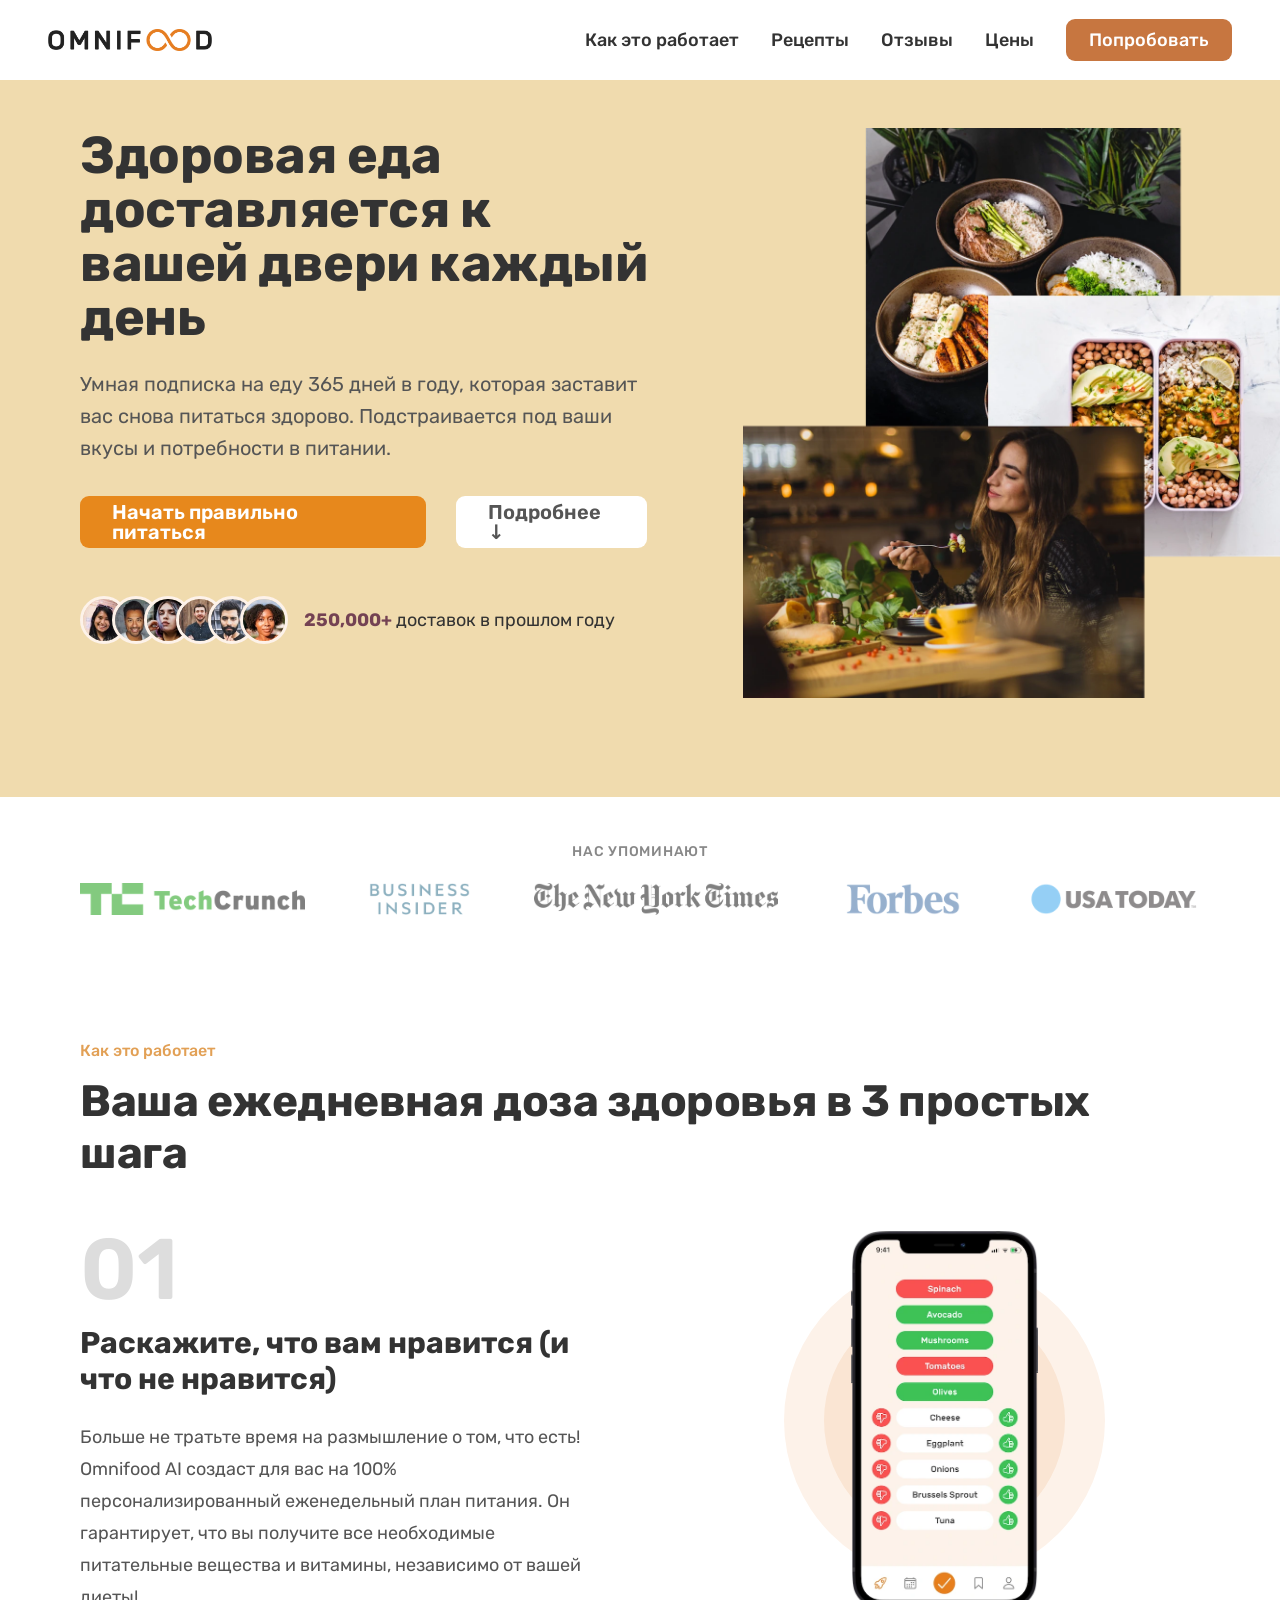
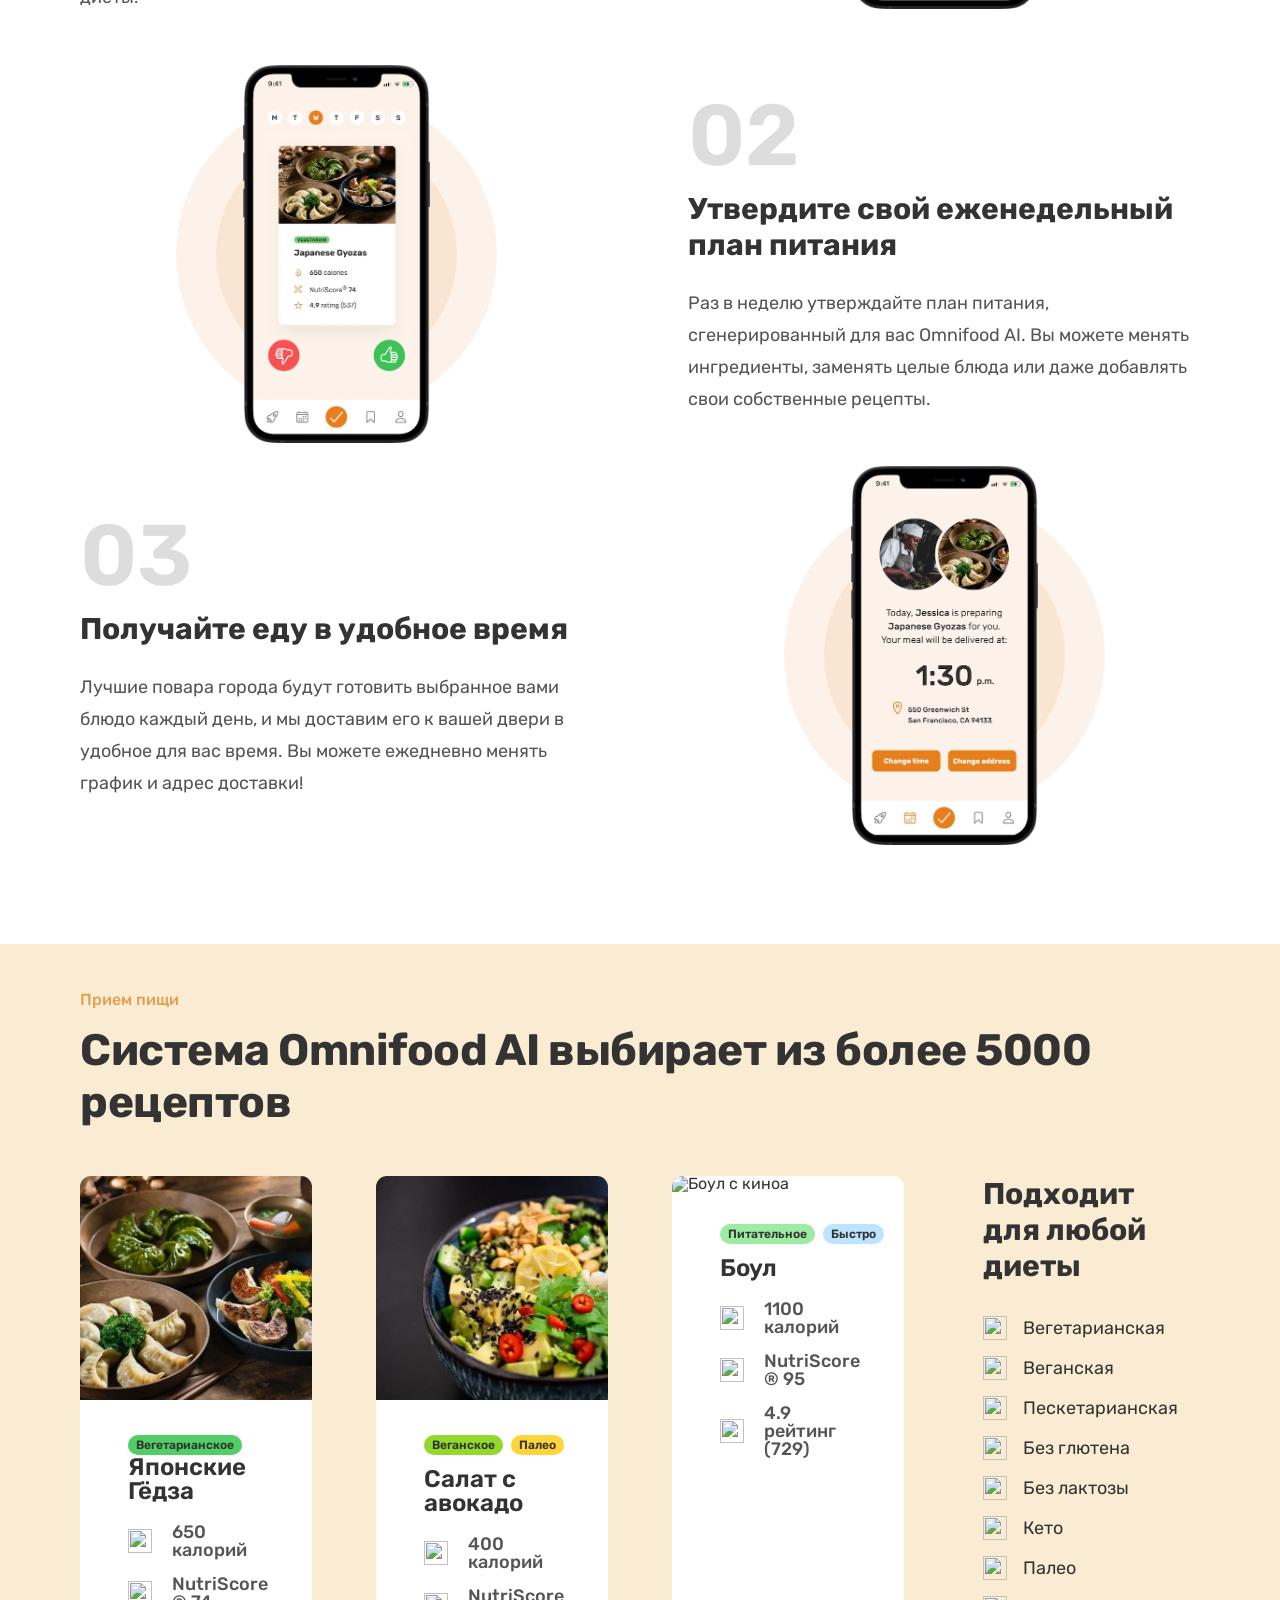
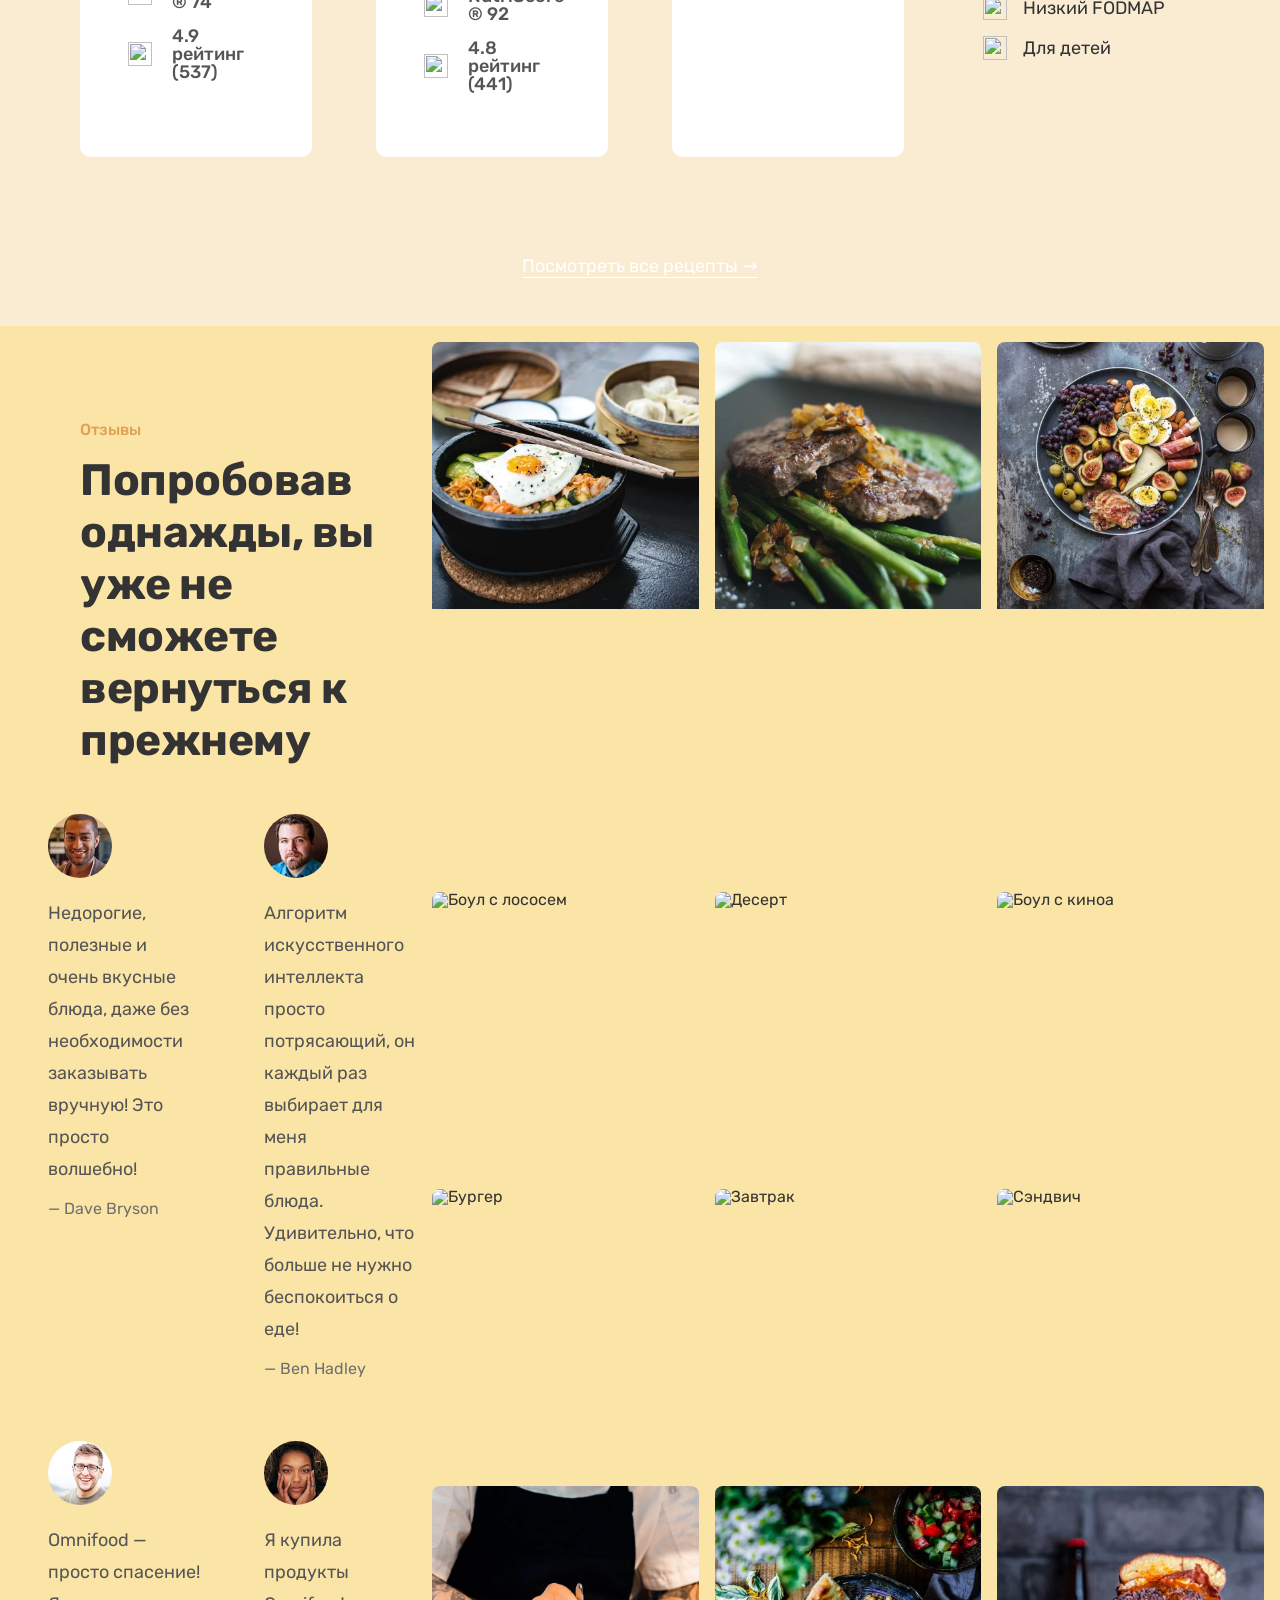
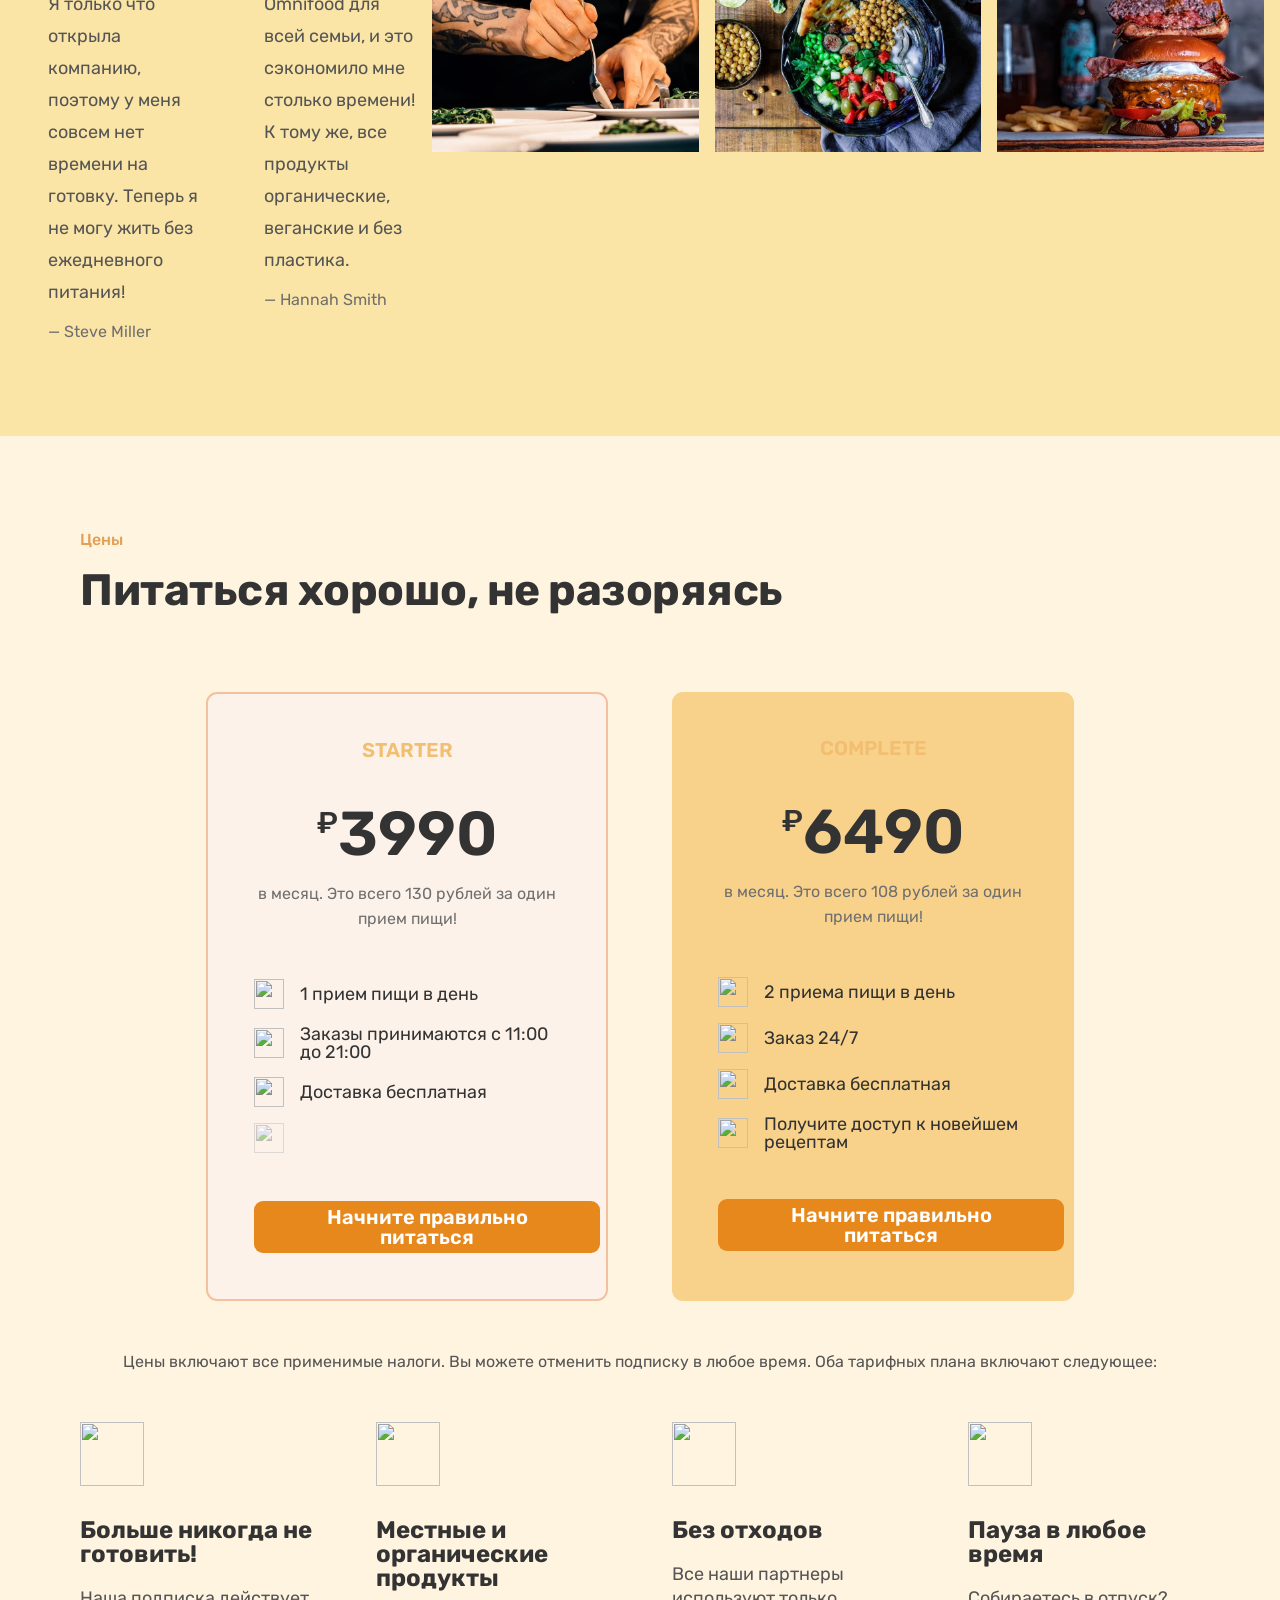
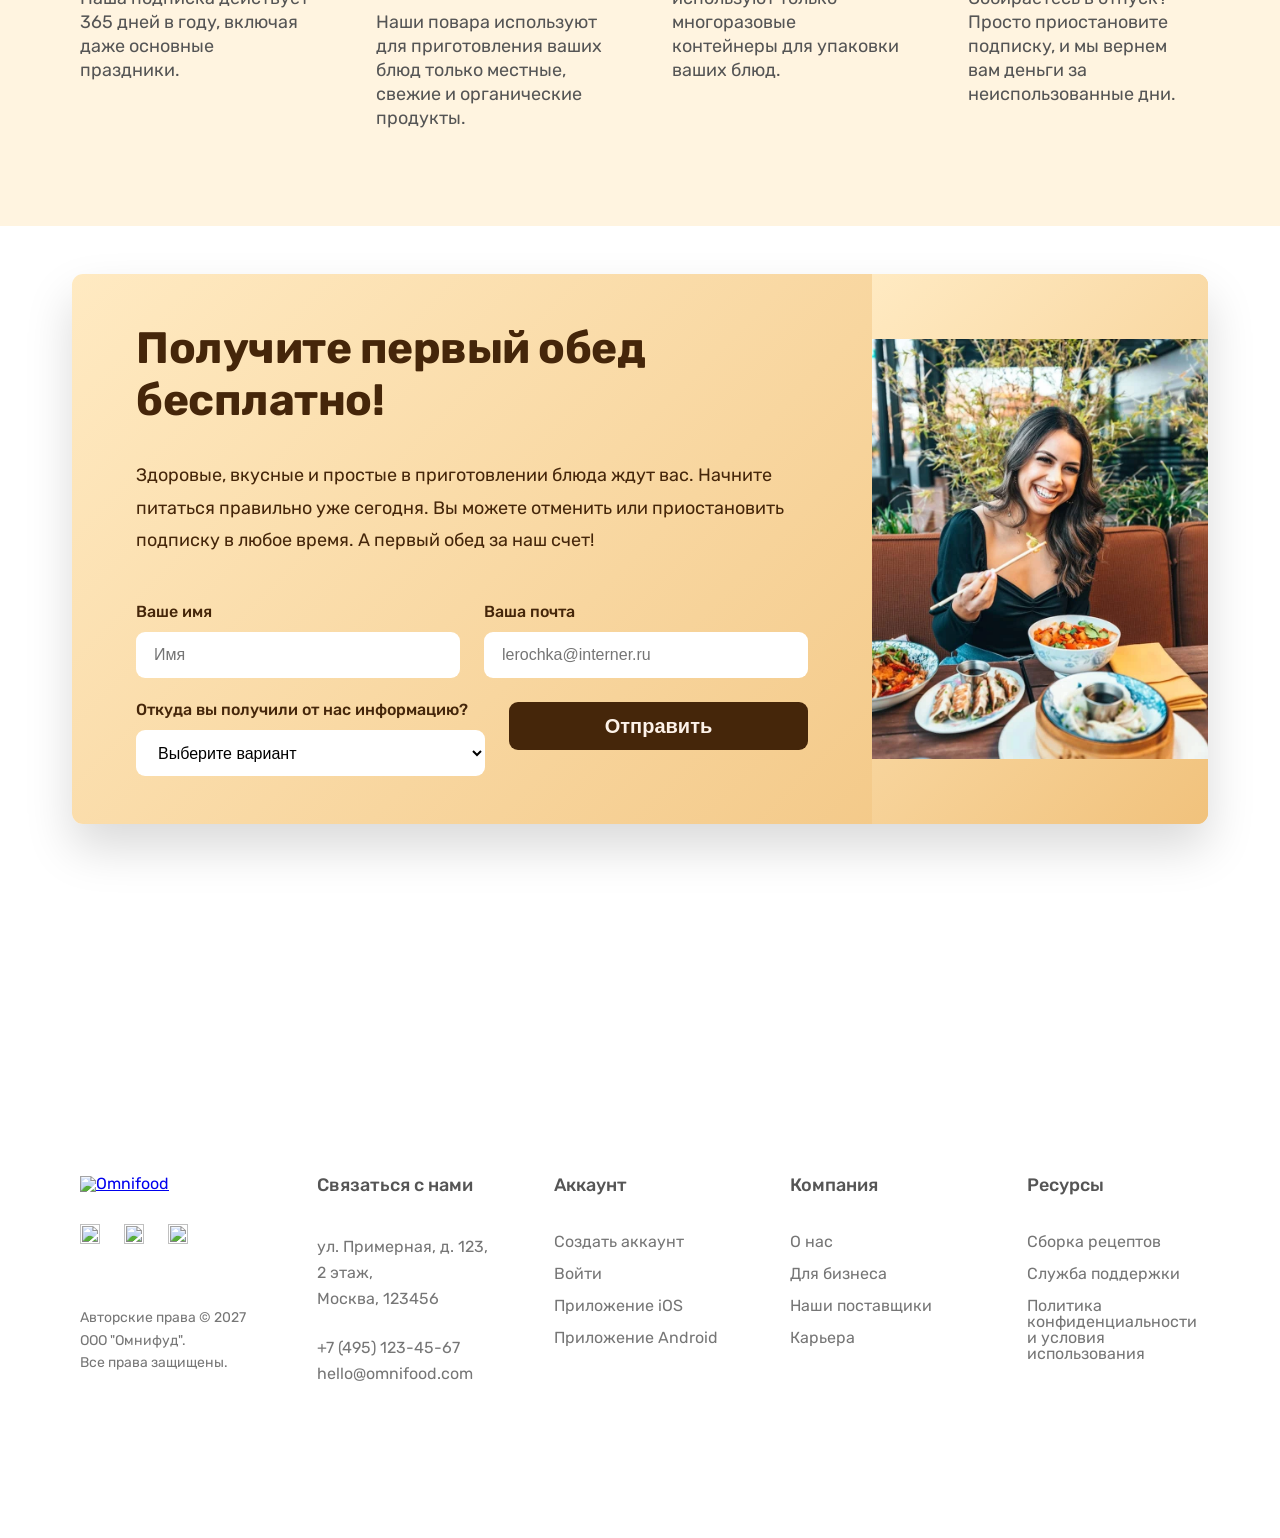
==== commit f7622fcf: "Add files via upload" ====
--- a/index.html
+++ b/index.html
@@ -1,225 +1,563 @@
 <!DOCTYPE html>
-<html lang="en">
+<html lang="ru">
 <head>
     <meta charset="UTF-8">
     <meta name="viewport" content="width=device-width, initial-scale=1.0">
-    <link rel="icon" href="favicon.png" type="image/x-icon">
-    <title>Здоровая еда</title>
-    <link rel="stylesheet" href="style.css"> 
-    </head>
+    <title>Omnifood - Здоровое питание с доставкой</title>
+    <meta name="description" content="Умная подписка на еду 365 дней в году. Персонализированные планы питания с доставкой на дом.">
+    <link rel="stylesheet" href="style.css">
+</head>
 <body>
-    <div class="h">
-        <img src="1.png" class="logo">
-        <a href="" class="kak">Как это работает</a>
-        <a href="" class="re">Рецепты</a>
-        <a href="" class="ot">Отзывы</a>
-        <a href="" class="ce">Цены</a>
-        <a href="" class="po">Попробовать </a>
-    </div>
-    <div class="or">
-    <div class="zd">Здоровая еда <br>доставляется к <br>вашей двери каждый <br>день</div>
-    <div class="ym">Умная подписка на еду 365 дней в году, которая заставит <br>вас снова питаться здорово. Подстраивается под ваши <br>вкусы и потребности в питании.</div>
-    <div class="nac"><div class="nac1">Начать правильно питаться</div></div>
-    <div class="pop"><div class="pop1">Подробнее &darr;</div></div>
-    <div class="iko">
-        <img src="1.jpg" class="c1">
-        <img src="2.jpg" class="c2">
-        <img src="3.jpg" class="c3">
-        <img src="4.jpg" class="c4">
-        <img src="5.jpg" class="c5">
-        <img src="6.jpg" class="c6">
-    </div>
-    <div class="dost">
-        <div class="dost1">250,000 +</div>
-        <div class="dost2">доставок в прошлом году</div>
-    </div>
-    <img src="2.png" class="tre">
-    </div>
-    <div class="nas">НАС УПОМИНАЮТ</div>
-    <span class="logo1">
-    <img src="3.png" class="s1">
-    <img src="4.png" class="s2">
-    <img src="5.png" class="s3">
-    <img src="6.png" class="s4">
-    <img src="7.png" class="s5">
-    </span>
-    <div class="razm">
-    <div class="kakrab">Как это работает</div>
-    <div class="va">Ваша ежедневная доза здоровья в 3 простых шага</div>
-    <div class="cif"><div class="cif1">01</div></div>
-    <div class="raska">Расскажите нам, что вам нравится <br>(и что не нравится)</div>
-    <div class="bol">Больше не тратьте время на размышления о том, что есть!<br>Omnifood AI создасть для вас на 100% персонализированный<br>еженедельный план питания. Он гарантирует, что вы<br>получите все необходимые питательные вещества и <br>витамины, независимо от вашей диеты!</div></div>
-    <div class="kryg"></div>
-    <div class="kryg1"><img src="8.png" class="tel"></div>
-    <div class="cif"><div class="cif2">02</div></div>
-    <div class="raska1">Утвердите свой еженедельный <br>план питания </div>
-    <div class="bol1">Раз в неделю утверждайте план питания, сгенерированный<br>для вас Omnifood AI. Вы можете менять ингридиенты,<br>заменять целые блюда или даже добавлять свои<br>собственные рецепты.</div>
-    <div class="kryg2"></div>
-    <div class="kryg3"><img src="9.png" class="tel"></div>
-    <div class="razm">
-    <div class="cif"><div class="cif3">03</div></div>
-    <div class="raska2">Получайте еду в удобное время</div>
-    <div class="bol2">Лучшие повара города будут готовить выбранное вами<br>блюдо каждый день, и мы доставим его к вашей двери в<br>удобное для вас время. Вы можете ежедневно менять<br>график и адрес доставки!</div></div>
-    <div class="kryg4"></div>
-    <div class="kryg5"><img src="10.png" class="tel"></div>
-
-
-
-    <div class="pri">ПРИЕМ ПИЩИ</div>
-    <div class="sistema">Система Omnifood AI выбирает из более чем 5000<br>рецептов</div>
-    <div class="wrap">
-        <div class="avokado">
-            <img src="7.jpg" class="meals">
-            <div class="vegan"><div class="vegan1">ВЕГЕТАРИАНСКОЕ</div></div>   
-            <div class="zzz">Японские Гёдза</div>
-            <img src="fire.svg" class="fire"><div class="fire122"><b>650</b> калорий</div>
-            <img src="vilka-nozh.svg" class="vilka-nozh"><div class="fire2">NutriScore®<strong>74</strong></div>
-            <img src="zvezda.svg" class="zvezda"><div class="fire3"><b>4.9</b> рейтинг (537)</div>
+ <!-- Шапка сайта с навигацией -->
+<header class="page-header">
+    <div class="container">
+        <!-- Чекбокс для управления меню -->
+        <input type="checkbox" id="menu-toggle" class="menu-toggle">
+        
+        <!-- Оверлей для затемнения -->
+        <div class="menu-overlay"></div>
+        
+        <div class="header-inner">
+            <!-- Логотип слева -->
+            <a href="/" class="logo-link" aria-label="На главную">
+                <img src="UP09-master/img/omnifood-logo.webp" alt="Omnifood" class="logo" width="150" height="30">
+            </a>
+            
+            <!-- Бургер-кнопка справа (только на мобильных) -->
+            <label for="menu-toggle" class="burger-menu" aria-label="Открыть меню">
+                <span class="burger-line"></span>
+                <span class="burger-line"></span>
+                <span class="burger-line"></span>
+            </label>
+            
+            <!-- Навигация справа (на десктопе) -->
+            <nav class="main-nav" aria-label="Основное меню">
+                <ul class="nav-list">
+                    <li><a href="#how-it-works" class="nav-link">Как это работает</a></li>
+                    <li><a href="#meals" class="nav-link">Рецепты</a></li>
+                    <li><a href="#testimonials" class="nav-link">Отзывы</a></li>
+                    <li><a href="#pricing" class="nav-link">Цены</a></li>
+                    <li><a href="#cta" class="nav-link nav-link-button">Попробовать</a></li>
+                </ul>
+            </nav>
         </div>
     </div>
-     <div class="wrap1">
-        <div class="avokado1">
-            <div class="meals1"><img src="333.jpg" class="meals1-img" ></div>
-            <div class="vegan122">
-                <div class="vegan11">ВЕГАНСКОЕ</div>
-            </div>
-            <div class="vegan12">            
-                <div class="vegan111">ПАЛЕО</div>
-            </div>   
-            <div class="zzz1">Восточная тарелка</div>
-            <img src="fire.svg" class="fire1"><div class="fire11"><b>896</b> калорий</div>
-            <img src="vilka-nozh.svg" class="vilka-nozh1"><div class="fire21">NutriScore®<strong>92</strong></div>
-            <img src="zvezda.svg" class="zvezda1"><div class="fire31"><b>4.8</b> рейтинг (340)</div>
+</header>
+
+    <main>
+        <!-- Hero-section-->
+        <section class="hero" aria-labelledby="hero-heading">
+            <div class="container">
+                <div class="hero-content">
+                    <div class="hero-text">
+                        <h1 id="hero-heading" class="hero-title">
+                            Здоровая еда доставляется к вашей двери каждый день
+                        </h1>
+                        <p class="hero-description">
+                            Умная подписка на еду 365 дней в году, которая заставит вас снова питаться здорово. 
+                            Подстраивается под ваши вкусы и потребности в питании.
+                        </p>
+                        
+                        <div class="hero-buttons">
+                            <a href="#cta" class="btn btn-primary">Начать правильно питаться</a>
+                            <a href="#how-it-works" class="btn btn-secondary">Подробнее &darr;</a>
+                        </div>
+                        
+                        <!--доставка-->
+                        <div class="delivery-stats">
+                            <div class="customer-avatars" aria-label="Наши клиенты">
+                                <img src="UP09-master/img/customers/customer-1.webp" alt="Клиент" class="customer-img" width="40" height="40">
+                                <img src="UP09-master/img/customers/customer-2.webp" alt="Клиент" class="customer-img" width="40" height="40">
+                                <img src="UP09-master/img/customers/customer-3.webp" alt="Клиент" class="customer-img" width="40" height="40">
+                                <img src="UP09-master/img/customers/customer-4.webp" alt="Клиент" class="customer-img" width="40" height="40">
+                                <img src="UP09-master/img/customers/customer-5.webp" alt="Клиент" class="customer-img" width="40" height="40">
+                                <img src="UP09-master/img/customers/customer-6.webp" alt="Клиент" class="customer-img" width="40" height="40">
+                            </div>
+                            <p class="delivery-text">
+                                <span class="highlight">250,000+</span> доставок в прошлом году
+                            </p>
+                        </div>
+                    </div>
+                    
+                    <figure class="hero-image">
+                        <img src="UP09-master/img/hero.webp" alt="Разнообразные полезные блюда" width="500" height="550">
+                    </figure>
+                </div>
+            </div>
+        </section>
+
+        <!--Нас упоминают-->
+        <aside class="media-mentions" aria-label="Публикации о нас">
+            <div class="container">
+                <p class="mentions-title">НАС УПОМИНАЮТ</p>
+                <ul class="media-logos">
+                    <li><img src="UP09-master/img/logos/techcrunch.webp" alt="TechCrunch" width="150" height="30"></li>
+                    <li><img src="UP09-master/img/logos/business-insider.webp" alt="Business Insider" width="150" height="30"></li>
+                    <li><img src="UP09-master/img/logos/the-new-york-times.webp" alt="The New York Times" width="150" height="30"></li>
+                    <li><img src="UP09-master/img/logos/forbes.webp" alt="Forbes" width="150" height="30"></li>
+                    <li><img src="UP09-master/img/logos/usa-today.webp" alt="USA Today" width="150" height="30"></li>
+                </ul>
+            </div>
+        </aside>
+
+        <!--Как это работает-->
+        <section id="how-it-works" class="how-it-works" aria-labelledby="how-it-works-heading">
+            <div class="container">
+                <header class="section-header">
+                    <p class="section-subtitle">Как это работает</p>
+                    <h2 id="how-it-works-heading" class="section-title">
+                        Ваша ежедневная доза здоровья в 3 простых шага
+                    </h2>
+                </header>
+
+                <!--Шаг 1-->
+                <article class="step-item step-1">
+                    <div class="step-content">
+                        <span class="step-number" aria-hidden="true">01</span>
+                        <h3 class="step-title">Раскажите, что вам нравится (и что не нравится)</h3>
+                        <p class="step-description">
+                            Больше не тратьте время на размышление о том, что есть!
+                            Omnifood AI создаст для вас на 100% персонализированный 
+                            еженедельный план питания. Он гарантирует, что вы
+                            получите все необходимые питательные вещества и
+                            витамины, независимо от вашей диеты!
+                        </p>
+                    </div>
+                    <figure class="step-image">
+                        <div class="image-circle">
+                            <img src="UP09-master/img/app/app-screen-1.webp" alt="Экран приложения - выбор предпочтений" width="200" height="400">
+                        </div>
+                    </figure>
+                </article>
+
+                <!--Шаг 2-->
+                <article class="step-item step-2">
+                    <div class="step-content">
+                        <span class="step-number" aria-hidden="true">02</span>
+                        <h3 class="step-title">Утвердите свой еженедельный план питания</h3>
+                        <p class="step-description">
+                            Раз в неделю утверждайте план питания, сгенерированный
+                            для вас Omnifood AI. Вы можете менять ингредиенты,
+                            заменять целые блюда или даже добавлять свои
+                            собственные рецепты.
+                        </p>
+                    </div>
+                    <figure class="step-image">
+                        <div class="image-circle">
+                            <img src="UP09-master/img/app/app-screen-2.webp" alt="Экран приложения - утверждение плана" width="200" height="400">
+                        </div>
+                    </figure>
+                </article>
+
+                <!--Шаг 3-->
+                <article class="step-item step-3">
+                    <div class="step-content">
+                        <span class="step-number" aria-hidden="true">03</span>
+                        <h3 class="step-title">Получайте еду в удобное время</h3>
+                        <p class="step-description">
+                            Лучшие повара города будут готовить выбранное вами
+                            блюдо каждый день, и мы доставим его к вашей двери в
+                            удобное для вас время. Вы можете ежедневно менять
+                            график и адрес доставки!
+                        </p>
+                    </div>
+                    <figure class="step-image">
+                        <div class="image-circle">
+                            <img src="UP09-master/img/app/app-screen-3.webp" alt="Экран приложения - доставка" width="200" height="400">
+                        </div>
+                    </figure>
+                </article>
+            </div>
+        </section>
+
+        <!--Прием пищи-->
+        <section id="meals" class="meals-section" aria-labelledby="meals-heading">
+            <div class="container">
+                <header class="section-header">
+                    <p class="section-subtitle">Прием пищи</p>
+                    <h2 id="meals-heading" class="section-title">
+                        Система Omnifood AI выбирает из более 5000 рецептов
+                    </h2>
+                </header>
+
+                <div class="meals-grid">
+                    <!--Японские Гёдза-->
+                    <article class="meal-card">
+                        <img src="UP09-master/img/meals/meal-1.webp" alt="Японские Гёдза" class="meal-image" width="300" height="200">
+                        <div class="meal-content">
+                            <span class="badge badge-vegetarian">Вегетарианское</span>
+                            <h3 class="meal-title">Японские Гёдза</h3>
+                            <ul class="meal-stats">
+                                <li>
+                                    <img src="UP09-master/Img%20-%20flame%20outline.webp" alt="" class="stat-icon" width="20" height="20">
+                                    <span>650 калорий</span>
+                                </li>
+                                <li>
+                                    <img src="UP09-master//Img%20-%20restaurant%20outline.webp" alt="" class="stat-icon" width="20" height="20">
+                                    <span>NutriScore ® 74</span>
+                                </li>
+                                <li>
+                                    <img src="UP09-master/Img%20-%20star%20outline.webp" alt="" class="stat-icon" width="20" height="20">
+                                    <span>4.9 рейтинг (537)</span>
+                                </li>
+                            </ul>
+                        </div>
+                    </article>
+
+                    <!--Салат с авокадо-->
+                    <article class="meal-card">
+                        <img src="UP09-master/img/meals/meal-2.webp" alt="Салат с авокадо" class="meal-image" width="300" height="200">
+                        <div class="meal-content">
+                            <div class="badge-group">
+                                <span class="badge badge-vegan">Веганское</span>
+                                <span class="badge badge-paleo">Палео</span>
+                            </div>
+                            <h3 class="meal-title">Салат с авокадо</h3>
+                            <ul class="meal-stats">
+                                <li>
+                                    <img src="UP09-master/Img%20-%20flame%20outline.webp" alt="" class="stat-icon" width="20" height="20">
+                                    <span>400 калорий</span>
+                                </li>
+                                <li>
+                                    <img src="UP09-master//Img%20-%20restaurant%20outline.webp" alt="" class="stat-icon" width="20" height="20">
+                                    <span>NutriScore ® 92</span>
+                                </li>
+                                <li>
+                                    <img src="UP09-master/Img%20-%20star%20outline.webp" alt="" class="stat-icon" width="20" height="20">
+                                    <span>4.8 рейтинг (441)</span>
+                                </li>
+                            </ul>
+                        </div>
+                    </article>
+
+                    <!--Боул-->
+                    <article class="meal-card">
+                        <img src="UP09-master/img/gallery/gallery-6.webp" alt="Боул с киноа" class="meal-image" width="300" height="200">
+                        <div class="meal-content">
+                            <div class="badge-group">
+                                <span class="badge badge-nutritious">Питательное</span>
+                                <span class="badge badge-fast">Быстро</span>
+                            </div>
+                            <h3 class="meal-title">Боул</h3>
+                            <ul class="meal-stats">
+                                <li>
+                                    <img src="UP09-master/Img%20-%20flame%20outline.webp" alt="" class="stat-icon" width="20" height="20">
+                                    <span>1100 калорий</span>
+                                </li>
+                                <li>
+                                    <img src="UP09-master//Img%20-%20restaurant%20outline.webp" alt="" class="stat-icon" width="20" height="20">
+                                    <span>NutriScore ® 95</span>
+                                </li>
+                                <li>
+                                    <img src="UP09-master/Img%20-%20star%20outline.webp" alt="" class="stat-icon" width="20" height="20">
+                                    <span>4.9 рейтинг (729)</span>
+                                </li>
+                            </ul>
+                        </div>
+                    </article>
+
+                    <!--Диеты-->
+                    <aside class="diets-list" aria-label="Диетические опции">
+                        <h3 class="diets-title">Подходит для любой диеты</h3>
+                        <ul class="diets">
+                            <li><img src="UP09-master/Img%20-%20checkmark%20outline.webp" alt="" class="check-icon" width="20" height="20"> Вегетарианская</li>
+                            <li><img src="UP09-master/Img%20-%20checkmark%20outline.webp" alt="" class="check-icon" width="20" height="20"> Веганская</li>
+                            <li><img src="UP09-master/Img%20-%20checkmark%20outline.webp" alt="" class="check-icon" width="20" height="20"> Пескетарианская</li>
+                            <li><img src="UP09-master/Img%20-%20checkmark%20outline.webp" alt="" class="check-icon" width="20" height="20"> Без глютена</li>
+                            <li><img src="UP09-master/Img%20-%20checkmark%20outline.webp" alt="" class="check-icon" width="20" height="20"> Без лактозы</li>
+                            <li><img src="UP09-master/Img%20-%20checkmark%20outline.webp" alt="" class="check-icon" width="20" height="20"> Кето</li>
+                            <li><img src="UP09-master/Img%20-%20checkmark%20outline.webp" alt="" class="check-icon" width="20" height="20"> Палео</li>
+                            <li><img src="UP09-master/Img%20-%20checkmark%20outline.webp" alt="" class="check-icon" width="20" height="20"> Низкий FODMAP</li>
+                            <li><img src="UP09-master/Img%20-%20checkmark%20outline.webp" alt="" class="check-icon" width="20" height="20"> Для детей</li>
+                        </ul>
+                    </aside>
+                </div>
+                
+                <footer class="meals-footer">
+                    <a href="#" class="view-all-link">Посмотреть все рецепты →</a>
+                </footer>
+            </div>
+        </section>
+
+        <!-- Отзывы и галерея-->
+        <section id="testimonials" class="testimonials-section" aria-labelledby="testimonials-heading">
+            <div class="testimonials-container">
+                <div class="testimonials-content">
+                    <header class="section-header">
+                        <p class="section-subtitle">Отзывы</p>
+                        <h2 id="testimonials-heading" class="section-title">
+                            Попробовав однажды, вы уже не сможете вернуться к прежнему
+                        </h2>
+                    </header>
+
+                    <div class="testimonials-grid">
+                        <figure class="testimonial">
+                            <img src="UP09-master/img/customers/dave.webp" alt="Дэйв Брайсон" class="testimonial-image" width="60" height="60">
+                            <blockquote class="testimonial-text">
+                                <p>Недорогие, полезные и очень вкусные блюда, даже без необходимости заказывать вручную! Это просто волшебно!</p>
+                            </blockquote>
+                            <figcaption class="testimonial-author">— Dave Bryson</figcaption>
+                        </figure>
+
+                        <figure class="testimonial">
+                            <img src="UP09-master/img/customers/ben.webp" alt="Бен Хэдли" class="testimonial-image" width="60" height="60">
+                            <blockquote class="testimonial-text">
+                                <p>Алгоритм искусственного интеллекта просто потрясающий, он каждый раз выбирает для меня правильные блюда. Удивительно, что больше не нужно беспокоиться о еде!</p>
+                            </blockquote>
+                            <figcaption class="testimonial-author">— Ben Hadley</figcaption>
+                        </figure>
+
+                        <figure class="testimonial">
+                            <img src="UP09-master/img/customers/steve.webp" alt="Стив Миллер" class="testimonial-image" width="60" height="60">
+                            <blockquote class="testimonial-text">
+                                <p>Omnifood — просто спасение! Я только что открыла компанию, поэтому у меня совсем нет времени на готовку. Теперь я не могу жить без ежедневного питания!</p>
+                            </blockquote>
+                            <figcaption class="testimonial-author">— Steve Miller</figcaption>
+                        </figure>
+
+                        <figure class="testimonial">
+                            <img src="UP09-master/img/customers/hannah.webp" alt="Ханна Смит" class="testimonial-image" width="60" height="60">
+                            <blockquote class="testimonial-text">
+                                <p>Я купила продукты Omnifood для всей семьи, и это сэкономило мне столько времени! К тому же, все продукты органические, веганские и без пластика.</p>
+                            </blockquote>
+                            <figcaption class="testimonial-author">— Hannah Smith</figcaption>
+                        </figure>
+                    </div>
+                </div>
+
+                <!--Галерея изображений еды-->
+                <aside class="gallery" aria-label="Фотографии блюд">
+                    <figure class="gallery-item">
+                        <img src="UP09-master/img/gallery/gallery-1.webp" alt="Тарелка с пастой" loading="lazy" width="200" height="200">
+                    </figure>
+                    <figure class="gallery-item">
+                        <img src="UP09-master/img/gallery/gallery-2.webp" alt="Салат с авокадо" loading="lazy" width="200" height="200">
+                    </figure>
+                    <figure class="gallery-item">
+                        <img src="UP09-master/img/gallery/gallery-3.webp" alt="Роллы" loading="lazy" width="200" height="200">
+                    </figure>
+                    <figure class="gallery-item">
+                        <img src="UP09-master/img/gallery/gallery-4.webp" alt="Боул с лососем" loading="lazy" width="200" height="200">
+                    </figure>
+                    <figure class="gallery-item">
+                        <img src="UP09-master/img/gallery/gallery-5.webp" alt="Десерт" loading="lazy" width="200" height="200">
+                    </figure>
+                    <figure class="gallery-item">
+                        <img src="UP09-master/img/gallery/gallery-6.webp" alt="Боул с киноа" loading="lazy" width="200" height="200">
+                    </figure>
+                    <figure class="gallery-item">
+                        <img src="UP09-master/img/gallery/gallery-7.webp" alt="Бургер" loading="lazy" width="200" height="200">
+                    </figure>
+                    <figure class="gallery-item">
+                        <img src="UP09-master/img/gallery/gallery-8.webp" alt="Завтрак" loading="lazy" width="200" height="200">
+                    </figure>
+                    <figure class="gallery-item">
+                        <img src="UP09-master/img/gallery/gallery-9.webp" alt="Сэндвич" loading="lazy" width="200" height="200">
+                    </figure>
+                    <figure class="gallery-item">
+                        <img src="UP09-master/img/gallery/gallery-10.webp" alt="Смузи" loading="lazy" width="200" height="200">
+                    </figure>
+                    <figure class="gallery-item">
+                        <img src="UP09-master/img/gallery/gallery-11.webp" alt="Суши" loading="lazy" width="200" height="200">
+                    </figure>
+                    <figure class="gallery-item">
+                        <img src="UP09-master/img/gallery/gallery-12.webp" alt="Пицца" loading="lazy" width="200" height="200">
+                    </figure>
+                </aside>
+            </div>
+        </section>
+
+        <!--Цены-->
+        <section id="pricing" class="pricing-section" aria-labelledby="pricing-heading">
+            <div class="container">
+                <header class="section-header">
+                    <p class="section-subtitle">Цены</p>
+                    <h2 id="pricing-heading" class="section-title">
+                        Питаться хорошо, не разоряясь
+                    </h2>
+                </header>
+
+                <div class="pricing-grid">
+                    <!--Starter-->
+                    <article class="pricing-card pricing-card-starter">
+                        <header class="pricing-header">
+                            <p class="plan-name">STARTER</p>
+                            <p class="plan-price"><span class="currency">₽</span>3990</p>
+                            <p class="plan-period">в месяц. Это всего 130 рублей за один прием пищи!</p>
+                        </header>
+                        <ul class="plan-features">
+                            <li><img src="UP09-master/Img%20-%20checkmark%20outline.webp" alt="" class="feature-icon" width="20" height="20"> 1 прием пищи в день</li>
+                            <li><img src="UP09-master/Img%20-%20checkmark%20outline.webp" alt="" class="feature-icon" width="20" height="20"> Заказы принимаются с 11:00 до 21:00</li>
+                            <li><img src="UP09-master/Img%20-%20checkmark%20outline.webp" alt="" class="feature-icon" width="20" height="20"> Доставка бесплатная</li>
+                            <li class="feature-disabled"><img src="UP09-master/Img%20-%20close%20outline.webp" alt="" class="feature-icon" width="20" height="20"></li>
+                        </ul>
+                        <footer class="pricing-footer">
+                            <a href="#cta" class="btn btn-primary">Начните правильно питаться</a>
+                        </footer>
+                    </article>
+
+                    <!--Complete-->
+                    <article class="pricing-card pricing-card-complete">
+                        <header class="pricing-header">
+                            <p class="plan-name">COMPLETE</p>
+                            <p class="plan-price"><span class="currency">₽</span>6490</p>
+                            <p class="plan-period">в месяц. Это всего 108 рублей за один прием пищи!</p>
+                        </header>
+                        <ul class="plan-features">
+                            <li><img src="UP09-master/Img%20-%20checkmark%20outline.webp" alt="" class="feature-icon" width="20" height="20"> 2 приема пищи в день</li>
+                            <li><img src="UP09-master/Img%20-%20checkmark%20outline.webp" alt="" class="feature-icon" width="20" height="20"> Заказ 24/7</li>
+                            <li><img src="UP09-master/Img%20-%20checkmark%20outline.webp" alt="" class="feature-icon" width="20" height="20"> Доставка бесплатная</li>
+                            <li><img src="UP09-master/Img%20-%20checkmark%20outline.webp" alt="" class="feature-icon" width="20" height="20"> Получите доступ к новейшем рецептам</li>
+                        </ul>
+                        <footer class="pricing-footer">
+                            <a href="#cta" class="btn btn-primary">Начните правильно питаться</a>
+                        </footer>
+                    </article>
+                </div>
+
+                <p class="pricing-note">Цены включают все применимые налоги. Вы можете отменить подписку в любое время. Оба тарифных плана включают следующее:</p>
+
+                <!--Преимущества тарифов-->
+                <div class="features-grid">
+                    <article class="feature">
+                        <img src="UP09-master/Img%20-%20infinite%20outline.webp" alt="" class="feature-image" width="40" height="40">
+                        <h3 class="feature-title">Больше никогда не готовить!</h3>
+                        <p class="feature-description">Наша подписка действует 365 дней в году, включая даже основные праздники.</p>
+                    </article>
+
+                    <article class="feature">
+                        <img src="UP09-master/Img%20-%20nutrition%20outline.webp" alt="" class="feature-image" width="40" height="40">
+                        <h3 class="feature-title">Местные и органические продукты</h3>
+                        <p class="feature-description">Наши повара используют для приготовления ваших блюд только местные, свежие и органические продукты.</p>
+                    </article>
+
+                    <article class="feature">
+                        <img src="UP09-master/Img%20-%20leaf%20outline.webp" alt="" class="feature-image" width="40" height="40">
+                        <h3 class="feature-title">Без отходов</h3>
+                        <p class="feature-description">Все наши партнеры используют только многоразовые контейнеры для упаковки ваших блюд.</p>
+                    </article>
+
+                    <article class="feature">
+                        <img src="UP09-master/Img%20-%20pause%20outline.webp" alt="" class="feature-image" width="40" height="40">
+                        <h3 class="feature-title">Пауза в любое время</h3>
+                        <p class="feature-description">Собираетесь в отпуск? Просто приостановите подписку, и мы вернем вам деньги за неиспользованные дни.</p>
+                    </article>
+                </div>
+            </div>
+        </section>
+
+        <!--CTA-->
+        <section id="cta" class="cta-section" aria-labelledby="cta-heading">
+            <div class="container">
+                <div class="cta-content">
+                    <div class="cta-text">
+                        <h2 id="cta-heading" class="cta-title">Получите первый обед бесплатно!</h2>
+                        <p class="cta-description">
+                            Здоровые, вкусные и простые в приготовлении блюда ждут вас.
+                            Начните питаться правильно уже сегодня. Вы можете отменить или
+                            приостановить подписку в любое время. А первый обед за наш счет!
+                        </p>
+
+                        <!--Форма подписки-->
+                        <form class="cta-form" action="#" method="post">
+                            <div class="form-row">
+                                <div class="form-group">
+                                    <label for="name">Ваше имя</label>
+                                    <input type="text" id="name" name="name" placeholder="Имя" required>
+                                </div>
+                                <div class="form-group">
+                                    <label for="email">Ваша почта</label>
+                                    <input type="email" id="email" name="email" placeholder="lerochka@interner.ru" required>
+                                </div>
+                            </div>
+                            <div class="form-row">
+                                <div class="form-group">
+                                    <label for="referral">Откуда вы получили от нас информацию?</label>
+                                    <select id="referral" name="referral">
+                                        <option value="" disabled selected>Выберите вариант</option>
+                                        <option value="social">Социальные сети</option>
+                                        <option value="friends">От друзей</option>
+                                        <option value="ad">Реклама</option>
+                                        <option value="other">Другое</option>
+                                    </select>
+                                </div>
+                                <button type="submit" class="btn btn-submit">Отправить</button>
+                            </div>
+                        </form>
+                    </div>
+                    
+                    <figure class="cta-image">
+                        <img src="UP09-master/img/eating.webp" alt="Женщина наслаждается здоровой едой" width="400" height="450" loading="lazy">
+                    </figure>
+                </div>
+            </div>
+        </section>
+    </main>
+
+    <!--Footer-->
+    <footer class="site-footer">
+        <div class="container">
+            <div class="footer-grid">
+                <!--Блок с логотипом и соцсетями-->
+                <div class="footer-brand">
+                    <a href="/" class="footer-logo" aria-label="На главную">
+                        <img src="UP09-master/img/Link.webp" alt="Omnifood" width="140" height="30">
+                    </a>
+                    <ul class="social-links" aria-label="Социальные сети">
+                        <li><a href="#" aria-label="Instagram"><img src="UP09-master/Item%201.webp" alt="" width="20" height="20"></a></li>
+                        <li><a href="#" aria-label="Facebook"><img src="UP09-master/Item%202.webp" alt="" width="20" height="20"></a></li>
+                        <li><a href="#" aria-label="Twitter"><img src="UP09-master/Item%203.webp" alt="" width="20" height="20"></a></li>
+                    </ul>
+                    <p class="copyright">
+                        Авторские права © 2027 ООО "Омнифуд".<br> Все права защищены.
+                    </p>
+                </div>
+
+                <!-- Контакты -->
+                <div class="footer-contact">
+                    <h3 class="footer-heading">Связаться с нами</h3>
+                    <address class="contact-info">
+                        <p>ул. Примерная, д. 123, 2 этаж,<br> Москва, 123456</p>
+                        <p>
+                            <a href="tel:+74951234567">+7 (495) 123-45-67</a><br>
+                            <a href="mailto:hello@omnifood.com">hello@omnifood.com</a>
+                        </p>
+                    </address>
+                </div>
+
+                <!-- Аккаунт -->
+                <div class="footer-links">
+                    <h3 class="footer-heading">Аккаунт</h3>
+                    <ul>
+                        <li><a href="#">Создать аккаунт</a></li>
+                        <li><a href="#">Войти</a></li>
+                        <li><a href="#">Приложение iOS</a></li>
+                        <li><a href="#">Приложение Android</a></li>
+                    </ul>
+                </div>
+
+                <!-- Компания -->
+                <div class="footer-links">
+                    <h3 class="footer-heading">Компания</h3>
+                    <ul>
+                        <li><a href="#">О нас</a></li>
+                        <li><a href="#">Для бизнеса</a></li>
+                        <li><a href="#">Наши поставщики</a></li>
+                        <li><a href="#">Карьера</a></li>
+                    </ul>
+                </div>
+
+                <!-- Ресурсы -->
+                <div class="footer-links">
+                    <h3 class="footer-heading">Ресурсы</h3>
+                    <ul>
+                        <li><a href="#">Сборка рецептов</a></li>
+                        <li><a href="#">Служба поддержки</a></li>
+                        <li><a href="#">Политика конфиденциальности и условия использования</a></li>
+                    </ul>
+                </div>
+            </div>
         </div>
-    </div>
-     <div class="wrap19">
-        <div class="avokado19">
-            <img src="8.jpg" class="meals19">
-            <div class="vegan1229">
-                <div class="vegan119">ВЕГЕТАРИАНСКОЕ</div>
-            </div>
-            <div class="vegan129">            
-                <div class="vegan1119">ПАЛЕО</div>
-            </div>   
-            <div class="zzz19">Салат с авокадо</div>
-            <img src="fire.svg" class="fire19"><div class="fire119"><b>400</b> калорий</div>
-            <img src="vilka-nozh.svg" class="vilka-nozh19"><div class="fire219">NutriScore®<strong>85</strong></div>
-            <img src="zvezda.svg" class="zvezda19"><div class="fire319"><b>4.5</b> рейтинг (426)</div>
-        </div>
-    </div>
-    <div class="podhod">Подходит для любой<br>диеты</div>
-    <ul class="di">
-        <li><span class="w">Вегетарианская</span></li>
-        <li><span class="w1">Веганская</span></li>
-        <li><span class="w2">Пескетарианская</span></li>
-        <li><span class="w3">Без  глютена</span></li>
-        <li><span class="w4">Без лактозы</span></li>
-        <li><span class="w5">Кето</span></li>
-        <li><span class="w6">Палео</span></li>
-        <li><span class="w7">Низкий FODMAP</span></li>
-        <li><span class="w8">Для детей</span></li>
-    </ul>
-    <div class="recep">Посмотреть все рецепты→</div>
-    <div class="d4">
-        <div class="otzivi">ОТЗЫВЫ</div>
-        <div class="poprobovav">Попробовав однажды, вы уже не<br>сможете вернуться к прежнему</div>
-        <img src="11.jpg" class="pers1">
-        <div class="otziv1">Недорогие, полезные и очень вкусные<br>блюда, даже без необходимости заказывать<br>вручную! Это просто волшебно!<br><br><span class="ser">— Dave Bryson</span></div>
-        <img src="13.jpg" class="pers2">
-        <div class="otziv2">Omnifood — просто спасение! Я только что<br>открыл компанию, поэтому у меня совсем<br>нет времени на готовку. Теперь я не могу<br>жить без ежедневного питания!<br><br><span class="ser">— Steve Miller</span></div>
-        <img src="10.jpg" class="pers3">
-        <div class="otziv3">Алгоритм исскуственного интелекта<br>просто потрясающий, он каждый раз<br>выбирает для меня правильные блюда.<br>Удивительно, что больше не нужно<br>беспокоиться о еде!<br><br><span class="ser">— Ben Hadley</span></div>
-        <img src="12.jpg" class="pers4">
-        <div class="otziv4">Я купила продукты Omnifood для всей<br>семьи, и это сэкономило мне столько<br>времени! К тому же, все продукты<br>органические, веганские и без пластика.<br><br><span class="ser">— Hannah Smith</span></div>
-        <div class="block">
-        <span class="gal1"><img src="111.jpg" class="galery"></span>
-        <span class="gal2"><img src="222.jpg" class="galery"></span>
-        <span class="gal3"><img src="333.jpg" class="galery"></span>
-        <span class="gal4"><img src="444.jpg" class="galery"></span>
-        <span class="gal5"><img src="555.jpg" class="galery"></span>
-        <span class="gal6"><img src="666.jpg" class="galery"></span>
-        <span class="gal7"><img src="777.jpg" class="galery"></span>
-        <span class="gal8"><img src="888.jpg" class="galery"></span>
-        <span class="gal9"><img src="999.jpg" class="galery"></span>
-        <span class="gal10"><img src="101.jpg" class="galery"></span>
-        <span class="gal11"><img src="102.jpg" class="galery"></span>
-        <span class="gal12"><img src="103.jpg" class="galery"></span>
-        </div>
-    </div>
-
-
-
-    
-<div class="cena">ЦЕНЫ</div>
-    <div class="pitat">Питаться хорошо, не разоряясь</div>
-    <div class="kidka">
-        <div class="start">STARTER</div>
-        <div class="rybl">₽<strong>3990</strong></div>
-        <div class="zaodin">в месяц. Это всего 130 рублей за один<br>прием пищи!</div>
-        <img src="krest.svg" class="krest">
-                 <div class="nach_pit"><div class="nac_pit">Начните правильно <br>питаться</div></div>
-    </div>
-     <ul class="di1">
-        <li><span class="vilib">1 прием пищи в день</span></li>
-        <br><li><span class="vilib1">Заказы принимаются с 11:00<br>до 21:00</span></li>
-        <br><li><span class="vilib2">Доставка бесплатная</span></li>
-        </ul>
-        <div class="podpiska2">
-            <div class="best"><div class="bess">BEST VALUE</div></div> 
-            <div class="start1">COMPLETE</div>
-        <div class="rybl1">₽<strong>6490</strong></div>
-        <div class="zaodin1">в месяц. Это всего 108 рублей за один<br>прием пищи!</div>
-                 <div class="nach_pit1"><div class="nac_pit1">Начните правильно <br>питаться</div></div>
-        </div>
-          <ul class="di11">
-        <li><span class="vilib111">2 приема пищи в день</span></li>
-        <br><li><span class="vilib11">Заказ 24/7</span></li>
-        <br><li><span class="vilib21">Доставка бесплатная</span></li>
-        <br><li><span class="vilib31">Получите доступ к новейшим <br>рецептам</span></li>
-        </ul>
-        <div class="cena_vkl">Цены включают все применимые налоги. Вы можете отменить подписку в любое время. Оба тарифных плана включают следующее:</div>
-        <div class="svg">
-        <img src="1.svg" class="svg1">
-        <img src="3.svg" class="svg2">
-        <img src="2.svg" class="svg3">
-         <img src="4.svg" class="svg4"></div>
-        <div class="beskon"><br>Больше никогда не<br>готовить!</div><br>
-        <div class="beskon1">Наша подписка действует<br>365 дней в году, включая<br>даже основные<br>праздники.</div>
-        <div class="apple"><br>Местные и<br>органические<br>продукты</div><br>
-        <div class="apple1">Наши повара используют<br>для приготовления ваших<br>блюд только местные,<br>свежие и органические<br>продукты.</div>
-        <div class="listik">Без отходов</div>
-        <div class="listik1">Все наши партнеры<br>используют только<br>многоразовые контейнеры<br>для упаковки ваших блюд.</div>
-        <div class="payza">Приостановить в<br>любое время</div>
-        <div class="payza1">Собираетесь в отпуск?<br>Просто приостановите<br>подписку, и мы вернем<br>вам деньги за<br>неиспользованные дни</div>
-        <div class="forma">
-            <img src="1212.jpg" class="zensh">
-            </div>
-            <div class="slogan">Получите первый обед<br>бесплантно!</div>
-            <div class="zdorovo">Здоровье, вкусные и простые в приготовлении блюда ждут вас.<br>Начните питаться правильно уже сегодня.Вы можете отменить или<br>приостановить подписку в любое время. А первый обед за наш счет!</div>
-            <div class="vasname">Ваше имя</div>
-            <div class="vasename">Ваша почта</div>
-            <div class="vasiname">Откуда вы получили от нас<br>информацию?</div>
-            <div class="vasotpr"></div>
-            <input type="text" class="input1">
-            <input type="text" class="input2">
-            <input type="text" class="input3">
-            <div class="dom"><div class="dom1">Отправить</div></div>
-            <hr width="1920" class="hr">
-            <img src="1.png" class="omnifoodlogo">
-            <div class="insta">
-            <img src="insta.svg">&nbsp;&nbsp;&nbsp;&nbsp;
-            <img src="facebook.svg">&nbsp;&nbsp;&nbsp;&nbsp;
-            <img src="tvitter.svg">
-            </div>
-            <div class="avtorskie">Авторсие права® 2027 ООО<br>"Омнифуд". Все права<br>защищены.</div>
-            <div class="svaz">Связаться с нами</div>
-            <div class="ylisa">ул.Примерная.д.123.2<br>этаж.Москва,123456</div>
-            <div class="telefon">+7(495)123-45-67<br>hello@omnifood.com</div>
-            <div class="akkk">Аккаунт</div>
-            <div class="sozd">Создать аккаунт<br><br>Войти<br><br>Приложения IOS<br><br>Приложение<br>Android</div>
-            <div class="komp">Компания</div>
-            <div class="onas">О нас<br><br>Для бизнеса<br><br>Наши поставщики<br><br>Карьера</div>
-            <div class="res">Ресурсы</div>
-            <div class="sbor">Сборник рецептов<br><br>Служба поддержки<br><br>Политика<br>конфиденциальности<br>и условия<br>использования</div>
+    </footer>
 </body>
 </html>
--- a/style.css
+++ b/style.css
@@ -1,4 +1,5 @@
- @import url('https://fonts.googleapis.com/css2?family=Rubik:ital,wght@0,300..900;1,300..900&display=swap'); 
+@import url('https://fonts.googleapis.com/css2?family=Rubik:ital,wght@0,300..900;1,300..900&display=swap');
+
 * {
     margin: 0;
     padding: 0;
@@ -6,1532 +7,1835 @@
 }
 
 html {
-    font-size: 16px;
+    font-size: 16px; /* Базовый размер: 1rem = 16px */
 }
 
 body {
-    font-family: "Rubik";
+    font-family: 'Rubik', system-ui, -apple-system, sans-serif;
     line-height: 1;
     color: #333;
     overflow-x: hidden;
 }
 
 .container {
-    max-width: 1200px;
+    max-width: 120rem; /* 1920px */
     margin: 0 auto;
-    padding: 0 32px;
-}
-.h {
-    height: 60px;
-}
+    padding: 0 3rem; /* 48px */
+}
+
+/* ===== ХЕДЕР С ЛОГОТИПОМ СЛЕВА И МЕНЮ СПРАВА ===== */
+.page-header {
+    background-color: #fff;
+    position: relative;
+    z-index: 1000;
+}
+
+.header-inner {
+    display: flex;
+    justify-content: space-between; /* Лого слева, меню справа */
+    align-items: center;
+    height: 5rem; /* 80px */
+    width: 100%;
+}
+
+.logo-link {
+    display: flex;
+    align-items: center;
+    flex-shrink: 0; /* Запрещаем сжиматься */
+    margin-right: auto; /* Дополнительный прижим влево */
+}
+
 .logo {
+    width: 10.21875rem; /* 163.5px */
+    height: 1.375rem; /* 22px */
+    display: block;
+}
+
+/* Навигация справа */
+.main-nav {
+    display: flex;
+    justify-content: flex-end; /* Контент внутри справа */
+    flex-shrink: 0; /* Запрещаем сжиматься */
+}
+
+.nav-list {
+    display: flex;
+    align-items: center;
+    list-style: none;
+    gap: 2rem; /* 32px */
+    margin-left: auto; /* Прижимаем к правому краю */
+}
+
+.nav-link {
+    text-decoration: none;
+    color: #333;
+    font-family: 'Rubik', sans-serif;
+    font-weight: 500;
+    font-size: 1.125rem; /* 18px */
+    transition: color 0.3s;
+    white-space: nowrap;
+}
+
+.nav-link:hover {
+    color: #c77640;
+}
+
+.nav-link-button {
+    display: flex;
+    align-items: center;
+    justify-content: center;
+    width: 10.375rem; /* 166px */
+    height: 2.625rem; /* 42px */
+    background-color: #c77640;
+    border-radius: 0.5625rem; /* 9px */
+    color: #FFFFFF !important;
+    white-space: nowrap;
+}
+
+.nav-link-button:hover {
+    background-color: #df8d70;
+    color: #FFFFFF !important;
+}
+
+/* ===== БУРГЕР-МЕНЮ ДЛЯ МОБИЛЬНЫХ ===== */
+/* Чекбокс для управления меню (скрыт) */
+.menu-toggle {
+    display: none;
+}
+
+/* Бургер-кнопка (лейбл для чекбокса) */
+.burger-menu {
+    display: none;
+    flex-direction: column;
+    justify-content: space-between;
+    width: 2rem;
+    height: 1.5rem;
+    background: transparent;
+    border: none;
+    cursor: pointer;
+    padding: 0;
+    z-index: 1002;
     position: relative;
-    width: 168px;
-    height: 24px;
-    left: 20px;
-    top: 18px;
-}
-.kak {
-    position: relative;
-
+    margin-left: auto; /* Прижимаем бургер к правому краю */
+}
+
+.burger-line {
+    width: 100%;
+    height: 0.25rem;
+    background-color: #333;
+    border-radius: 0.125rem;
+    transition: all 0.3s ease-in-out;
+    display: block;
+}
+
+/* Анимация бургера при открытом чекбоксе */
+.menu-toggle:checked ~ .header-inner .burger-menu .burger-line:nth-child(1) {
+    transform: translateY(0.625rem) rotate(45deg);
+    background-color: #da9c62;
+}
+
+.menu-toggle:checked ~ .header-inner .burger-menu .burger-line:nth-child(2) {
+    opacity: 0;
+    transform: translateX(-1rem);
+}
+
+.menu-toggle:checked ~ .header-inner .burger-menu .burger-line:nth-child(3) {
+    transform: translateY(-0.625rem) rotate(-45deg);
+    background-color: #bA9C62;
+}
+
+/* Оверлей для затемнения фона */
+.menu-overlay {
+    display: none;
+    position: fixed;
+    top: 0;
+    left: 0;
+    width: 100%;
+    height: 100%;
+    background-color: rgba(0, 0, 0, 0.5);
+    z-index: 999;
+    opacity: 0;
+    transition: opacity 0.3s ease;
+    pointer-events: none;
+}
+
+/* Показываем оверлей при открытом меню */
+.menu-toggle:checked ~ .menu-overlay {
+    display: block;
+    opacity: 1;
+    pointer-events: auto;
+}
+
+/* ===== ГЕРОЙ (HERO) ===== */
+.hero {
+    background-color: #f0dbae;
+    padding: 3rem 0 6rem; /* 48px 0 96px */
+}
+
+.hero-content {
+    display: flex;
+    max-width: 81.25rem; /* 1300px */
+    margin: 0 auto;
+    padding: 0 2rem; /* 32px */
+    gap: 6rem; /* 96px */
+}
+
+.hero-text {
+    flex: 1;
+    max-width: 35.625rem; /* 570px */
+}
+
+.hero-title {
+    font-size: 3.25rem; /* 52px */
+    font-weight: 700;
+    line-height: 3.375rem; /* 54px */
+    letter-spacing: -0.03125rem; /* -0.5px */
+    color: #333333;
+    margin-bottom: 1.5rem; /* 24px */
+}
+
+.hero-description {
+    font-size: 1.25rem; /* 20px */
+    line-height: 2rem; /* 32px */
+    color: #555555;
+    margin-bottom: 2rem; /* 32px */
+}
+
+.hero-buttons {
+    display: flex;
+    gap: 1.875rem; /* 30px */
+    margin-bottom: 3rem; /* 48px */
+}
+
+.btn {
+    display: inline-flex;
+    align-items: center;
+    justify-content: center;
+    height: 3.25rem; /* 52px */
+    border-radius: 0.5625rem; /* 9px */
+    padding: 1rem 2rem; /* 16px 32px */
+    font-weight: 600;
+    font-size: 1.25rem; /* 20px */
+    line-height: 1.25rem; /* 20px */
     text-decoration: none;
-    font-family: 'Times New Roman', Times, serif;
-    color: black;
-    font-weight: bold;
-    position: relative;
-    left: 1180px;
-    top: 12px;
-}
-.kak:hover{
-        text-decoration: underline;
-}
-.re {
-    position: relative;
-
-    text-decoration: none;
-    font-family: 'Times New Roman', Times, serif;
-    color: black;
-    font-weight: bold;
-    position: relative;
-    left: 1210px;
-    top: 12px;
-}
-.re:hover{
-        text-decoration: underline;
-}
-.ot {
-    position: relative;
-
-    text-decoration: none;
-    font-family: 'Times New Roman', Times, serif;
-    color: black;
-    font-weight: bold;
-    position: relative;
-    left: 1240px;
-    top: 12px;
-}
-.ot:hover{
-        text-decoration: underline;
-}
-.ce {
-    position: relative;
-    text-decoration: none;
-    font-family: 'Times New Roman', Times, serif;
-    color: black;
-    font-weight: bold;
-    position: relative;
-    left: 1270px;
-    top: 12px;
-}
-.ce:hover{
-        text-decoration: underline;
-}
-.po {
-     border: none;
-     text-decoration: none;
-     padding: 7px;
-	width: 166px;
-    height: 55px;
-    padding: auto;
-	background-color: #cf711f;
-	box-shadow: 0 4px 15px rgba(0, 0, 0, 0.3);
-	border-radius: 5px;
-	color: rgb(255, 255, 255);
-    font-weight: bold;
-    position: relative;
-    left: 1300px;
-    top: 12px;
-}
-.po:hover {
-     background:#cf711f;
-     box-shadow: none;
-     position: relative;
-}
-.or{
-    height: 718px;
-    background-color: #fdf2e9;
-}
-.zd{
-    color: black;
-    font-weight: bold;
-    font-size: 52px;
-    position: relative;
-    left: 300px;
-    top: 50px;
-}
-.ym{
-    font-size: 20px;
-    line-height: 1.5;
+    transition: background-color 0.3s;
+}
+
+.btn-primary {
+    background-color: #e7881c;
+    color: #FFFFFF;
+    width: 21.625rem; /* 346px */
+}
+
+.btn-primary:hover {
+    background-color: #d15528;
+}
+
+.btn-secondary {
+    background-color: #FFFFFF;
     color: #555555;
-    position: relative;
-    top: 75px;
-    left: 300px;
-}
-.nac {
-     border: none;
-     text-decoration: none;
-     padding: 3px;
-	width: 346px;
-    height: 52px;
-    padding: auto;
-	background-color: #cf711f;
-	box-shadow: 0 4px 15px rgba(0, 0, 0, 0.3);
-	border-radius: 8px;
-	color: rgb(255, 255, 255);
-    font-weight: bold;
-    position: relative;
-    left: 300px;
-    top: 100px;
-
-}
-.nac:hover {
-     background:#cf711f;
-     box-shadow: none;
-     position: relative;
-}
-.nac1{
-    position: relative;
-    top: 10px;
-    left: 30px;
-    font-size: 20px;
-}
-.pop {
-     border: none;
-     text-decoration: none;
-     padding: 3px;
-	width: 191px;
-    height: 52px;
-    padding: auto;
-	background-color: #ffffff;
-	box-shadow: 0 4px 15px rgba(0, 0, 0, 0.3);
-	border-radius: 8px;
-	color: #555555;
-    font-weight: bold;
-    position: relative;
-    left: 675px;
-    top: 48px;
-
-}
-.pop:hover {
-     background:#cf711f;
-     box-shadow: none;
-     position: relative;
-}
-.pop1{
-    position: relative;
-    top: 10px;
-    left: 30px;
-    font-size: 20px;
-}
-.iko{
-    position: relative;
-    top: 150px;
-    left: 300px;
-}
-.c1{
-    border: 5px solid #fdf2e9;
-    border-width: 10%;
+    width: 11.9375rem; /* 191px */
+}
+
+.btn-secondary:hover {
+    background-color: #afafaf;
+}
+
+.hero-image img {
+    width: 35.3125rem; /* 565px */
+    height: 35.625rem; /* 570px */
+    object-fit: cover;
+}
+
+.delivery-stats {
+    display: flex;
+    align-items: center;
+    gap: 1rem; /* 16px */
+}
+
+.customer-avatars {
+    display: flex;
+    align-items: center;
+}
+
+.customer-img {
+    width: 3rem; /* 48px */
+    height: 3rem; /* 48px */
     border-radius: 50%;
-    width: 54px;
-    height:54px;
-}
-.c2{
-    border: 5px solid #fdf2e9;
-    border-width: 10%;
-    border-radius: 50%;
-    width: 54px;
-    height:54px;
-    position: relative;
-    left: -20px;
-}
-.c3{
-    border: 5px solid #fdf2e9;
-    border-width: 10%;
-    border-radius: 50%;
-    width: 54px;
-    height:54px;
-    position: relative;
-    left: -40px;
-}
-.c4{
-    border: 5px solid #fdf2e9;
-    border-width: 10%;
-    border-radius: 50%;
-    width: 54px;
-    height:54px;
-    position: relative;
-    left: -60px;
-}
-.c5{
-    border: 5px solid #fdf2e9;
-    border-width: 10%;
-    border-radius: 50%;
-    width: 54px;
-    height:54px;
-    position: relative;
-    left: -80px;
-}
-.c6{
-    border: 5px solid #fdf2e9;
-    border-width: 10%;
-    border-radius: 50%;
-    width: 54px;
-    height:54px;
-    position: relative;
-    left: -100px;
-}
-.dost{
-    width: 324px;
-    height: 18px;
-    font-size: 18px;
-    font-weight: bold;
-    position: relative;
-    left: 570px;
-    top: 113px;
-}
-.dost1{
-    color:#cf711f;
-}
-.dost2{
-    color: #555555;
-    position: relative;
-    top: -20px;
-    left: 100px;
-}
-.tre{
-    width: 560px;
-    height: 555px;
-    position: relative;
-    left: 1000px;
-    top: -440px;
-}
-.nas{
-    color:#777777;
-    font-size: 14px;
-    position: relative;
-    text-align: center;
-    top: 30px;
-    font-weight: bolder;
-}
-.s1{
-    width:225px;
-    height: 32px;
-}
-.s2{
-    width:100px;
-    height: 32px;
-}
-.s3{
-    width:243px;
-    height: 32px;
-}
-.s4{
-    width:122px;
-    height: 32px;
-}
-.s5{
-    width:171px;
-    height: 32px;
-}
-.logo1{
-    position: relative;
-    top: 55px;
-    opacity: 50%;
-    word-spacing: 40px;
-    left: 440px;
-}
-.kakrab{
-    color: #cf711f;
-    font-size: 16px;
-    position: relative;
-    top: 150px;
-    font-weight: bold;
-    
-}
-.va{
-    font-weight: bold;
-    font-size: 44px;
-    position: relative;
-    top: 160px;
-
-}
-.cif{
-    color: #DDDDDD;
-    font-size:86px;
-    font-weight: bold;
-}
-.cif1{
-    position: relative;
-    top: 270px;
-
-}
-.raska{
-    font-weight: bold;
-    font-size: 30px;
-    position: relative;
-    top: 290px;
-}
-.razm{
-    position: relative;
-    left: 420px;
-}
-.bol{
-    line-height: 1.5;
-    color: #555555;
-    font-size: 18px;
-    position: relative;
-    top: 335px;
-    font-weight: bold;
-}
-.kryg{
-    position: relative;
-    border-radius: 50%;
-    width: 321px;
-    height: 321px;
-    background-color: #FDF2E9;
-    left: 1120px;
-
-}
-.kryg1{
-    position: relative;
-    top: -280px;
-    border-radius: 50%;
-    width: 241px;
-    height: 241px;
-    background-color: #FAE5D3;
-    left: 1160px;
-}
-.tel{
-    position: relative;
-    top: -70px;
-    left: 27px;
-    width: 187px;
-    height: 379px;
-}
-.cif2{
-    position: relative;
-    left: 1000px;
-    top:-100px;
-}
-.raska1{
-    font-weight: bold;
-    font-size: 30px;
-    position: relative;
-    top: -80px;
-    left: 1000px;
-}
-.bol1{
-    line-height: 1.5;
-    color: #555555;
-    font-size: 18px;
-    position: relative;
-    top: -35px;
-    left: 1000px;
-    font-weight: bold;
-}
-.kryg2{
-    position: relative;
-    border-radius: 50%;
-    width: 321px;
-    height: 321px;
-    background-color: #FDF2E9;
-    left: 530px;
-    top: -330px;
-
-}
-.kryg3{
-    position: relative;
-    top: -613px;
-    border-radius: 50%;
-    width: 241px;
-    height: 241px;
-    background-color: #FAE5D3;
-    left: 570px;
-}
-.cif3{
-    position: relative;
-    top:-350px;
-}
-.raska2{
-    font-weight: bold;
-    font-size: 30px;
-    position: relative;
-    top: -320px;
-}
-.bol2{
-    line-height: 1.5;
-    color: #555555;
-    font-size: 18px;
-    position: relative;
-    top: -280px;
-    font-weight: bold;
-}
-.kryg4{
-    position: relative;
-    border-radius: 50%;
-    width: 321px;
-    height: 321px;
-    background-color: #FDF2E9;
-    left: 1100px;
-    top: -590px;
-
-}
-.kryg5{
-    position: relative;
-    top: -870px;
-    border-radius: 50%;
-    width: 241px;
-    height: 241px;
-    background-color: #FAE5D3;
-    left: 1141px;
-}
-.pri{
-    font-size: 16px;
-    color: #cf711f;
-    font-weight: 600;
-    text-align: center;
-    position: relative;
-    top: -680px;
-}
-.sistema{
-    text-align: center;
-    font-weight: bold;
-    font-size: 40px;
-    position: relative;
-    top: -670px;
-    line-height: 1.2;
-}
-.wrap{
-    perspective: 1800px;
-}
-.avokado {
-     border: none;
-     text-decoration: none;
-     padding: 7px;
-	width: 336px;
-    height: 506px;
-    padding: auto;
-	background-color: white;
-	box-shadow: 0 4px 15px rgba(0, 0, 0, 0.3);
-	border-radius: 10px;
-	color: rgb(255, 255, 255);
-    font-weight: bold;
-    position: relative;
-    left: 150px;
-    top: -550px;
-    display: flex;
-    gap: 8px;
-    transform: translateZ(0);
-    transition: transform 0.3s ease;
-}
-.avokado:hover {
-    box-shadow: 0 4px 15px rgba(0, 0, 0, 0.3);
-    transform: translateZ(40px);
-}
-.meals{
-    width: 336px;
-    height: 224px;
-	border-top-left-radius: 10px;
-    border-top-right-radius: 10px;
-    position: relative;
-    left: -7px;
-    top: -7px;
-}
-.vegan{
-    background-color: #51CF66;
-    width: 129px;
-    height: 20px;
-    border-radius: 30px;
-    position: relative;
-    top: 250px;
-    left: -300px;
-}
-.vegan1 {
-    font-size: 12px;
-    font-weight: bold;
-    position: relative;
-    top: 3px;
-    color: black;
-}
-.zzz{
-    font-size: 20px;
-    font-weight: bold;
-    color: black;
-    white-space: nowrap;
-    position: relative;
-    top: 280px;
-    left: -420px;
-}
-.fire{
-    width: 24px;
-    position: relative;
-    left: -585px;
-    top: 100px;
-}
-.vilka-nozh{
-    width: 24px;
-    position: relative;
-    left: -720px;
-    top: 150px;
-}
-.zvezda{
-    width: 24px;
-    position: relative;
-    left: -872px;
-    top: 200px;
-}
-.fire122{
-    font-size: 16px;
-    color: #777777;
-    white-space: nowrap;
-    font-weight: 500;
-    position: relative;
-    top: 339px;
-    left: -570px;
-}
-.fire2{
-    font-size: 16px;
-    color: #777777;
-    white-space: nowrap;
-    font-weight: 500;
-    position: relative;
-    top: 388px;
-    left: -707px;
-}
-.fire3{
-    font-size: 16px;
-    color: #777777;
-    white-space: nowrap;
-    font-weight: 500;
-    position: relative;
-    top: 437px;
-    left: -857px;
-}
-.wrap1{
-    perspective: 1800px;
-}
-.avokado1 {
-     border: none;
-     text-decoration: none;
-     padding: 7px;
-	width: 336px;
-    height: 506px;
-    padding: auto;
-	background-color: white;
-	box-shadow: 0 4px 15px rgba(0, 0, 0, 0.3);
-	border-radius: 10px;
-	color: rgb(255, 255, 255);
-    font-weight: bold;
-    position: relative;
-    left: 1005px;
-    top: -1056px;
-    display: flex;
-    gap: 8px;
-    transform: translateZ(0);
-    transition: transform 0.3s ease;
-}
-.avokado1:hover {
-    box-shadow: 0 4px 15px rgba(0, 0, 0, 0.3);
-    transform: translateZ(40px);
-}
-.meals1{
-    width: 336px;
-    height: 224px;
-	border-top-left-radius: 10px;
-    border-top-right-radius: 10px;
-    position: relative;
-    left: -7px;
-    top: -7px;
-}
-.meals1-img {
-    width: 336px;
-    height: 224px;
-    border-top-left-radius: 10px;
-    border-top-right-radius: 10px;
-}
-.vegan122{
-    background-color: #51CF66;
-    width: 129px;
-    height: 20px;
-    border-radius: 30px;
-    position: relative;
-    top: 250px;
-    left: -305px;
-}
-.vegan11 {
-    font-size: 12px;
-    font-weight: bold;
-    position: relative;
-    top: 3px;
-    color: black;
-}
-.vegan12{
-    background-color: #c7a510;
-    width: 129px;
-    height: 20px;
-    border-radius: 30px;
-    position: relative;
-    top: 250px;
-    left: -300px;
-}
-.vegan111 {
-    font-size: 12px;
-    font-weight: bold;
-    position: relative;
-    top: 3px;
-    color: black;
-}
-.zzz1{
-    font-size: 20px;
-    font-weight: bold;
-    color: black;
-    white-space: nowrap;
-    position: relative;
-    top: 280px;
-    left: -430px;
-}
-.fire1{
-    width: 24px;
-    position: relative;
-    left: -595px;
-    top: 100px;
-}
-.vilka-nozh1{
-    width: 24px;
-    position: relative;
-    left: -730px;
-    top: 150px;
-}
-.zvezda1{
-    width: 24px;
-    position: relative;
-    left: -882px;
-    top: 200px;
-}
-.fire11{
-    font-size: 16px;
-    color: #777777;
-    white-space: nowrap;
-    font-weight: 500;
-    position: relative;
-    top: 339px;
-    left: -590px;
-}
-.fire21{
-    font-size: 16px;
-    color: #777777;
-    white-space: nowrap;
-    font-weight: 500;
-    position: relative;
-    top: 388px;
-    left: -725px;
-}
-.fire31{
-    font-size: 16px;
-    color: #777777;
-    white-space: nowrap;
-    font-weight: 500;
-    position: relative;
-    top: 437px;
-    left: -875px;
-}
-.wrap19{
-    perspective: 1800px;
-}
-.avokado19 {
-     border: none;
-     text-decoration: none;
-     padding: 7px;
-	width: 336px;
-    height: 506px;
-    padding: auto;
-	background-color: white;
-	box-shadow: 0 4px 15px rgba(0, 0, 0, 0.3);
-	border-radius: 10px;
-	color: rgb(255, 255, 255);
-    font-weight: bold;
-    position: relative;
-    left: 581px;
-    top: -1562px;
-    display: flex;
-    gap: 8px;
-    transform: translateZ(0);
-    transition: transform 0.3s ease;
-}
-.avokado19:hover {
-    box-shadow: 0 4px 15px rgba(0, 0, 0, 0.3);
-    transform: translateZ(40px);
-}
-.meals19{
-    width: 336px;
-    height: 224.16px;
-	border-top-left-radius: 10px;
-    border-top-right-radius: 10px;
-    position: relative;
-    left: -7px;
-    top: -7px;
-}
-.vegan1229{
-    background-color: #51CF66;
-    width: 129px;
-    height: 20px;
-    border-radius: 30px;
-    position: relative;
-    top: 250px;
-    left: -305px;
-}
-.vegan119 {
-    font-size: 12px;
-    font-weight: bold;
-    position: relative;
-    top: 3px;
-    color: black;
-}
-.vegan129{
-    background-color: #c7a510;
-    width: 129px;
-    height: 20px;
-    border-radius: 30px;
-    position: relative;
-    top: 250px;
-    left: -300px;
-}
-.vegan1119 {
-    font-size: 12px;
-    font-weight: bold;
-    position: relative;
-    top: 3px;
-    color: black;
-}
-.zzz19{
-    font-size: 20px;
-    font-weight: bold;
-    color: black;
-    white-space: nowrap;
-    position: relative;
-    top: 280px;
-    left: -480px;
-}
-.fire19{
-    width: 24px;
-    position: relative;
-    left: -595px;
-    top: 100px;
-}
-.vilka-nozh19{
-    width: 24px;
-    position: relative;
-    left: -730px;
-    top: 150px;
-}
-.zvezda19{
-    width: 24px;
-    position: relative;
-    left: -882px;
-    top: 200px;
-}
-.fire119{
-    font-size: 16px;
-    color: #777777;
-    white-space: nowrap;
-    font-weight: 500;
-    position: relative;
-    top: 339px;
-    left: -590px;
-}
-.fire219{
-    font-size: 16px;
-    color: #777777;
-    white-space: nowrap;
-    font-weight: 500;
-    position: relative;
-    top: 388px;
-    left: -725px;
-}
-.fire319{
-    font-size: 16px;
-    color: #777777;
-    white-space: nowrap;
-    font-weight: 500;
-    position: relative;
-    top: 437px;
-    left: -875px;
-}
-.podhod{
-    font-weight: bold;
-    font-size: 30px;
-    color:black;
-    position: relative;
-    top: -2070px;
-    left: 1420px;
-}
-.di{
-    color: #777777;
-    line-height: 2.5;
-    position: relative;
-    top: -2030px;
-    left: 1450px;
-    font-size: 18px;
-    list-style-image: url("galka.svg");
-}
-.w{
-    position: relative;
-    top: -10px;
-}
-.w1{
-    position: relative;
-    top: -10px;
-}
-.w2{
-    position: relative;
-    top: -10px;
-}
-.w3{
-    position: relative;
-    top: -10px;
-}
-.w4{
-    position: relative;
-    top: -10px;
-}
-.w5{
-    position: relative;
-    top: -10px;
-}
-.w6{
-    position: relative;
-    top: -10px;
-}
-.w7{
-    position: relative;
-    top: -10px;
-}
-.w8{
-    position: relative;
-    top: -10px;
-}
-.recep{
-    color: #cf711f;
-    font-size: 18px;
-    text-align: center;
-    position: relative;
-    top: -1975px;
-    text-decoration: none;
-}
-.recep:hover{
-    text-decoration: underline;
-    cursor: pointer;
-}
-.d4{
-    border: 0px solid #FDF2E9;
-    height: 1147px;
-    width: 1920px;
-    background-color: #FDF2E9;
-    position: relative;
-    top: -1900px;
-}
-.otzivi{
-    color: #cf711f;
-    font-size: 16px;
-    position: relative;
-    top: 220px;
-    left: 100px;
-    font-weight: bold;
-}
-.poprobovav{
-    font-size: 44px;
-    font-weight: bold;
-    position: relative;
-    top: 230px;
-    left: 100px;
-}
-.pers1{
-    border-radius: 50%;
-    width: 64px;
-    height: 64px;
-    position: relative;
-    top: 250px;
-    left: 100px;
-}
-.ser{
-    color:#777777
-}
-.otziv1{
-    font-size: 18px;
-    line-height: 1.5;
-    color: #555555;
-    position: relative;
-    top: 270px;
-    left: 100px;
-    font-weight: bold;
-    
-}
-.pers2{
-    border-radius: 50%;
-    width: 64px;
-    height: 64px;
-    position: relative;
-    top: 400px;
-    left: 100px;
-    
-}
-.otziv2{
-    font-size: 18px;
-    line-height: 1.5;
-    color: #555555;
-    position: relative;
-    top: 420px;
-    left: 100px;
-    font-weight: bold;
-}
-.pers3{
-    border-radius: 50%;
-    width: 64px;
-    height: 64px;
-    position: relative;
-    top: -180px;
-    left: 540px;
-}
-.otziv3{
-    font-size: 18px;
-    line-height: 1.5;
-    color: #555555;
-    position: relative;
-    top: -162px;
-    left: 540px;
-    font-weight: bold;
-}
-.pers4{
-    border-radius: 50%;
-    width: 64px;
-    height: 64px;
-    position: relative;
-    top: -83px;
-    left: 540px;
-}
-.otziv4{
-    font-size: 18px;
-    line-height: 1.5;
-    color: #555555;
-    position: relative;
-    top: -65px;
-    left: 540px;
-    font-weight: bold;
-}
-.galery{
-    width: 266px;
-
-}
-.block{
-    background-color: #FDF2E9;
-    width: 864px;
-    height: 1100px;
-    position: relative;
-    top: -980px;
-    left: 1060px;
-}
-.gal1{
-    position: relative;
-    top: -26px;
-    left: -16px;
-}
-.gal2{
-    position: relative;
-    top: -26px;
-}
-.gal3{
-    position: relative;
-    top: -26px;
-    left: 16px;
-}
-.gal4{
-    position: relative;
-    top: -12px;
-    left: -16px;
-}
-.gal5{
-    position: relative;
-    top: -12px;
-}
-.gal6{
-    position: relative;
-    top: -12px;
-    left: 16px;
-}
-.gal7{
-    position: relative;
-    top: 4px;
-    left: -16px;
-}
-.gal8{
-    position: relative;
-    top: 4px;
-}
-.gal9{
-    position: relative;
-    top: 4px;
-    left: 16px;
-}
-.gal10{
-    position: relative;
-    top: 20px;
-    left: -16px;
-}
-.gal11{
-    position: relative;
-    top: 20px;
-}
-.gal12{
-    position: relative;
-    top: 20px;
-    left: 16px;
-}
-.cena{
-    color: #cf711f;
-    font-size: 16px;
-    position: relative;
+    border: 0.1875rem solid #FDF2E9; /* 3px */
+    margin-left: -1rem; /* -16px */
+}
+
+.customer-img:first-child {
+    margin-left: 0;
+}
+
+.delivery-text {
+    font-size: 1.125rem; /* 18px */
     font-weight: 400;
-    top: -1780px;
-    left: 400px;
-}
-.pitat{
-    font-weight: bold;
-    font-size: 44px;
-    position: relative;
-    top: -1760px;
-    left: 400px;
-}
-.kidka{
-    border: 2px solid #FDF2E9;
-    width: 402px;
-    height: 626px;
-    border-radius: 2%;
-    position: relative;
-    top: -1660px;
-    left: 535px;
-}
-.start{
-    font-size: 20px;
-    color: #cf711f;
+}
+
+.highlight {
+    font-weight: 700;
+    color: #744253;
+}
+
+/* ===== МЕДИА ===== */
+.media-mentions {
+    padding: 3rem 0; /* 48px 0 */
+    background-color: #ffffff;
+    width: 100%;
+    overflow: hidden;
+}
+
+.mentions-title {
     text-align: center;
     font-weight: 500;
+    font-size: 0.875rem; /* 14px */
+    letter-spacing: 0.046875rem; /* 0.75px */
+    color: #888888;
+    margin-bottom: 1.5rem; /* 24px */
+    padding: 0 1rem;
+}
+
+.media-logos {
+    display: flex;
+    justify-content: space-between;
+    align-items: center;
+    flex-wrap: wrap;
+    list-style: none;
+    max-width: 75rem; /* 1200px */
+    margin: 0 auto;
+    padding: 0 2rem; /* 32px */
+    gap: 1rem;
+}
+
+.media-logos li {
+    flex: 0 1 auto;
+    display: flex;
+    justify-content: center;
+}
+
+.media-logos img {
+    opacity: 0.5;
+    height: 2rem; /* 32px */
+    width: auto;
+    max-width: 100%;
+    object-fit: contain;
+    transition: opacity 0.3s;
+}
+
+.media-logos img:hover {
+    opacity: 0.8;
+}
+
+/* ===== КАК ЭТО РАБОТАЕТ ===== */
+.how-it-works {
+    background-color: #ffffff;
+    padding: 5rem 0 3rem; /* 80px 0 48px */
+}
+
+.section-header {
+    max-width: 75rem; /* 1200px */
+    margin: 0 auto 3rem; /* 0 auto 48px */
+    padding: 0 2rem; /* 32px */
+}
+
+.section-subtitle {
+    font-family: 'Rubik', sans-serif;
+    font-weight: 500;
+    font-size: 1rem; /* 16px */
+    color: #e2a055;
+    margin-bottom: 1rem; /* 16px */
+}
+
+.section-title {
+    font-weight: 700;
+    font-size: 2.75rem; /* 44px */
+    line-height: 3.25rem; /* 52px */
+    letter-spacing: -0.03125rem; /* -0.5px */
+    color: #333333;
+}
+
+.step-item {
+    display: flex;
+    align-items: center;
+    max-width: 75rem; /* 1200px */
+    margin: 0 auto 5rem; /* 0 auto 80px */
+    padding: 0 2rem; /* 32px */
+    gap: 6rem; /* 96px */
+}
+
+.step-2 {
+    flex-direction: row-reverse;
+}
+
+.step-content {
+    flex: 1;
+    max-width: 33.5rem; /* 536px */
+}
+
+.step-number {
+    display: block;
+    font-weight: 600;
+    font-size: 5.375rem; /* 86px */
+    color: #dddddd;
+    line-height: 5.375rem; /* 86px */
+    margin-bottom: 0.75rem; /* 12px */
+}
+
+.step-title {
+    font-weight: 700;
+    font-size: 1.875rem; /* 30px */
+    line-height: 2.25rem; /* 36px */
+    color: #333333;
+    margin-bottom: 1.5rem; /* 24px */
+}
+
+.step-description {
+    font-size: 1.125rem; /* 18px */
+    line-height: 2rem; /* 32px */
+    color: #555555;
+}
+
+.step-image {
+    flex: 1;
+    display: flex;
+    justify-content: center;
+}
+
+.image-circle {
     position: relative;
-    top: 35px;
-}
-.rybl{
-    font-size: 62px;
+    width: 20.0625rem; /* 321px */
+    height: 20.0625rem; /* 321px */
+    border-radius: 50%;
+    background-color: #FDF2E9;
+    display: flex;
+    align-items: center;
+    justify-content: center;
+}
+
+.image-circle::before {
+    content: '';
+    position: absolute;
+    width: 15.0625rem; /* 241px */
+    height: 15.0625rem; /* 241px */
+    border-radius: 50%;
+    background-color: #FAE5D3;
+}
+
+.step-image img {
+    position: relative;
+    width: 11.6875rem; /* 187px */
+    height: 23.6875rem; /* 379px */
+    object-fit: contain;
+    z-index: 2;
+}
+
+/* ===== РЕЦЕПТЫ ===== */
+.meals-section {
+    background-color: #faecd2;
+    padding: 3rem 0; /* 48px 0 */
+}
+
+.meals-grid {
+    display: grid;
+    grid-template-columns: repeat(4, 1fr);
+    gap: 4rem; /* 64px */
+    max-width: 103.125rem; /* 1650px */
+    margin: 0 auto;
+    padding: 0 2rem; /* 32px */
+}
+
+.meal-card {
+    background-color: #fff;
+    border-radius: 0.6875rem; /* 11px */
+    overflow: hidden;
+    transition: transform 0.3s, box-shadow 0.3s;
+}
+
+.meal-card:hover {
+    transform: translateY(-0.3125rem); /* -5px */
+    box-shadow: 0 0.625rem 1.25rem rgba(0,0,0,0.1); /* 10px 20px */
+}
+
+.meal-image {
+    width: 100%;
+    height: 14rem; /* 224px */
+    object-fit: cover;
+}
+
+.meal-content {
+    padding: 2rem 3rem 3rem; /* 32px 48px 48px */
+}
+
+.badge-group {
+    display: flex;
+    gap: 0.5rem; /* 8px */
+    margin-bottom: 0.75rem; /* 12px */
+}
+
+.badge {
+    display: inline-block;
+    padding: 0.25rem 0.5rem; /* 4px 8px */
+    border-radius: 6.25rem; /* 100px */
+    font-weight: 600;
+    font-size: 0.75rem; /* 12px */
+    line-height: 0.75rem; /* 12px */
+    color: #333333;
+}
+
+.badge-vegetarian {
+    background-color: #51CF66;
+}
+
+.badge-vegan {
+    background-color: #94D82D;
+}
+
+.badge-paleo {
+    background-color: #FFD43B;
+}
+
+.badge-nutritious {
+    background-color: #9eeba4;
+}
+
+.badge-fast {
+    background-color: #bce4ff;
+}
+
+.meal-title {
+    font-weight: 600;
+    font-size: 1.5rem; /* 24px */
+    line-height: 1.5rem; /* 24px */
+    color: #333333;
+    margin-bottom: 1.25rem; /* 20px */
+}
+
+.meal-stats {
+    list-style: none;
+}
+
+.meal-stats li {
+    display: flex;
+    align-items: center;
+    gap: 1.25rem; /* 20px */
+    margin-bottom: 1rem; /* 16px */
+    font-weight: 500;
+    font-size: 1.125rem; /* 18px */
+    color: #555555;
+}
+
+.stat-icon {
+    width: 1.5rem; /* 24px */
+    height: 1.5rem; /* 24px */
+}
+
+.diets-list {
+    background-color: transparent;
+    padding: 0 0.9375rem; /* 15px */
+}
+
+.diets-title {
+    font-weight: 700;
+    font-size: 1.875rem; /* 30px */
+    line-height: 2.25rem; /* 36px */
+    color: #333333;
+    margin-bottom: 2rem; /* 32px */
+}
+
+.diets {
+    list-style: none;
+}
+
+.diets li {
+    display: flex;
+    align-items: center;
+    gap: 1rem; /* 16px */
+    margin-bottom: 1rem; /* 16px */
+    font-size: 1.125rem; /* 18px */
+    color: #333333;
+}
+
+.check-icon {
+    width: 1.5rem; /* 24px */
+    height: 1.5rem; /* 24px */
+}
+
+.meals-footer {
     text-align: center;
+    margin-top: 6.25rem; /* 100px */
+}
+
+.view-all-link {
+    display: inline-block;
+    padding-bottom: 0.125rem; /* 2px */
+    color: #ffffff;
+    font-size: 1.125rem; /* 18px */
+    text-decoration: none;
+    border-bottom: 0.0625rem solid #ffffff; /* 1px */
+    transition: color 0.3s;
+}
+
+.view-all-link:hover {
+    color: #333;
+    border-bottom-color: #333;
+}
+
+/* ===== ОТЗЫВЫ ===== */
+.testimonials-section {
+    background-color: #fae4a6;
+}
+
+.testimonials-container {
+    display: flex;
+    max-width: 120rem; /* 1920px */
+    margin: 0 auto;
+}
+
+.testimonials-content {
+    flex: 1;
+    padding: 6rem 0 6rem 3rem; /* 96px 0 96px 48px */
+    max-width: 66rem; /* 1056px */
+}
+
+.testimonials-grid {
+    display: grid;
+    grid-template-columns: repeat(2, 1fr);
+    gap: 4rem; /* 64px */
+    max-width: 54rem; /* 864px */
+    margin-top: 3rem; /* 48px */
+}
+
+.testimonial-image {
+    width: 4rem; /* 64px */
+    height: 4rem; /* 64px */
+    border-radius: 50%;
+    margin-bottom: 1rem; /* 16px */
+}
+
+.testimonial-text {
+    font-size: 1.125rem; /* 18px */
+    line-height: 2rem; /* 32px */
+    color: #555555;
+    margin-bottom: 1rem; /* 16px */
+}
+
+.testimonial-author {
+    font-size: 1rem; /* 16px */
+    color: #6F6F6F;
+}
+
+.gallery {
+    display: grid;
+    grid-template-columns: repeat(3, 1fr);
+    gap: 1rem; /* 16px */
+    padding: 1rem; /* 16px */
+    max-width: 54rem; /* 864px */
+}
+
+.gallery-item {
+    margin: 0;
+    overflow: hidden;
+    border-radius: 0.5rem; /* 8px */
+}
+
+.gallery-item img {
+    width: 100%;
+    height: 16.6625rem; /* 266.6px */
+    object-fit: cover;
+    transition: transform 0.5s;
+}
+
+.gallery-item img:hover {
+    transform: scale(1.35);
+    border-radius: 30%;
+    box-shadow: 0 0 2.1875rem rgb(80, 80, 80); /* 35px */
+    z-index: 10;
+}
+
+/* ===== ЦЕНЫ ===== */
+.pricing-section {
+    background-color: #fff4e0;
+    padding: 6rem 0; /* 96px 0 */
+}
+
+.pricing-grid {
+    display: flex;
+    justify-content: center;
+    gap: 4rem; /* 64px */
+    max-width: 75rem; /* 1200px */
+    margin: 4.75rem auto 3rem; /* 76px auto 48px */
+    padding: 0 10.375rem; /* 166px */
+}
+
+.pricing-card {
+    flex: 1;
+    max-width: 25.125rem; /* 402px */
+    padding: 2.875rem; /* 46px */
+    border-radius: 0.6875rem; /* 11px */
+    background-color: #FDF2E9;
+    border: 0.125rem solid #f3c19f; /* 2px */
+}
+
+.pricing-card-complete {
+    background-color: #f8d28b;
+    border: none;
+}
+
+.pricing-header {
+    text-align: center;
+    margin-bottom: 3rem; /* 48px */
+}
+
+.plan-name {
+    font-weight: 600;
+    font-size: 1.25rem; /* 20px */
+    color: #f1be72;
+    margin-bottom: 2rem; /* 32px */
+}
+
+.plan-price {
+    font-weight: 600;
+    font-size: 3.875rem; /* 62px */
+    line-height: 3.875rem; /* 62px */
+    color: #333333;
+    margin-bottom: 1rem; /* 16px */
+}
+
+.currency {
+    font-weight: 500;
+    font-size: 1.875rem; /* 30px */
+    vertical-align: super;
+}
+
+.plan-period {
+    font-size: 1rem; /* 16px */
+    color: #6F6F6F;
+    line-height: 1.5625rem; /* 25px */
+}
+
+.plan-features {
+    list-style: none;
+    margin-bottom: 3rem; /* 48px */
+}
+
+.plan-features li {
+    display: flex;
+    align-items: center;
+    gap: 1rem; /* 16px */
+    margin-bottom: 1rem; /* 16px */
+    font-size: 1.125rem; /* 18px */
+    color: #333333;
+}
+
+.feature-icon {
+    width: 1.875rem; /* 30px */
+    height: 1.875rem; /* 30px */
+}
+
+.feature-disabled {
+    opacity: 0.5;
+}
+
+.pricing-footer {
+    text-align: center;
+}
+
+.pricing-note {
+    text-align: center;
+    max-width: 71rem; /* 1136px */
+    margin: 0 auto 3rem; /* 0 auto 48px */
+    font-size: 1rem; /* 16px */
+    color: #555555;
+    line-height: 1.5625rem; /* 25px */
+}
+
+.features-grid {
+    display: grid;
+    grid-template-columns: repeat(4, 1fr);
+    gap: 4rem; /* 64px */
+    max-width: 75rem; /* 1200px */
+    margin: 0 auto;
+    padding: 0 2rem; /* 32px */
+}
+
+.feature-image {
+    width: 4rem; /* 64px */
+    height: 4rem; /* 64px */
+    margin-bottom: 2rem; /* 32px */
+}
+
+.feature-title {
+    font-weight: 700;
+    font-size: 1.5rem; /* 24px */
+    line-height: 1.5rem; /* 24px */
+    color: #333333;
+    margin-bottom: 1.25rem; /* 20px */
+}
+
+.feature-description {
+    font-size: 1.125rem; /* 18px */
+    line-height: 1.5rem; /* 24px */
+    color: #555555;
+}
+
+/* ===== CTA ===== */
+.cta-section {
+    padding: 3rem 0 8rem; /* 48px 0 128px */
+    width: 100%;
+}
+
+.cta-content {
+    display: flex;
+    max-width: 71rem; /* 1136px */
+    margin: 0 auto;
+    border-radius: 0.6875rem; /* 11px */
+    background: linear-gradient(135deg, #ffeac2 0%, #f1c27c 100%);
+    box-shadow: 0px 1.5rem 3rem 0px rgba(0,0,0,0.15); /* 24px 48px */
+    overflow: hidden;
+}
+
+.cta-text {
+    flex: 2;
+    padding: 3rem 4rem; /* 48px 64px */
+}
+
+.cta-title {
+    font-weight: 700;
+    font-size: 2.75rem; /* 44px */
+    line-height: 3.3rem; /* 52.8px */
+    letter-spacing: -0.03125rem; /* -0.5px */
+    color: #45260A;
+    margin-bottom: 2rem; /* 32px */
+}
+
+.cta-description {
+    font-size: 1.125rem; /* 18px */
+    line-height: 2.025rem; /* 32.4px */
+    color: #45260A;
+    margin-bottom: 3rem; /* 48px */
+}
+
+.cta-form {
+    display: flex;
+    flex-wrap: wrap;
+    gap: 1.5rem; /* 24px */
+}
+
+.form-row {
+    display: flex;
+    gap: 1.5rem; /* 24px */
+    width: 100%;
+}
+
+.form-group {
+    flex: 1;
+}
+
+.form-group label {
+    display: block;
+    font-weight: 500;
+    font-size: 1rem; /* 16px */
+    color: #45260A;
+    margin-bottom: 0.75rem; /* 12px */
+}
+
+.form-group input,
+.form-group select {
+    width: 100%;
+    height: 2.875rem; /* 46px */
+    padding: 0 1.125rem; /* 18px */
+    border: none;
+    border-radius: 0.5625rem; /* 9px */
+    font-size: 1rem; /* 16px */
+    background-color: #fff;
+}
+
+.form-group input:focus,
+.form-group select:focus {
+    outline: 0.125rem solid #ffffff; /* 2px */
+}
+
+.btn-submit {
+    width: 18.6875rem; /* 299px */
+    height: 3rem; /* 48px */
+    background-color: #45260A;
+    color: #FDF2E9;
+    font-weight: 600;
+    font-size: 1.25rem; /* 20px */
+    border: none;
+    border-radius: 0.5625rem; /* 9px */
+    cursor: pointer;
+    transition: transform 0.3s, background-color 0.3s;
+}
+
+.btn-submit:hover {
+    transform: scale(1.1);
+}
+
+.cta-image {
+    flex: 1;
     position: relative;
-    top: 50px;
-}
-.zaodin{
-    color: #777777;
-    font-size: 14px;
-    text-align: center;
-    position: relative;
-    top: 63px;
-    line-height: 1.5;
-}
-.di1{
-    color: #777777;
-    position: relative;
-    top: -2040px;
-    left: 640px;
-    font-size: 18px;
-    list-style-image: url("galka.svg");
-}
-.vilib{
-    position: relative;
-    top: -10px;
-}
-.vilib1{
-    position: relative;
-    top: -10px;
-}
-.vilib2{
-    position: relative;
-    top: -10px;
-}
-.krest{
-    position: relative;
-    top: 300px;
-    left: 65px;
-}
-.nach_pit{
-    border: none;
+    overflow: hidden;
+    background-color: #f0e9d5;
+    display: flex;
+    align-items: stretch;
+}
+
+.cta-image img {
+    width: 100%;
+    height: 100%;
+    display: block;
+    object-fit: contain; /* Изменено с cover на contain */
+    object-position: center;
+    background: linear-gradient(135deg, #ffeac2 0%, #f1c27c 100%); /* Фон для областей, не занятых изображением */
+}
+
+/* ===== АДАПТИВНОСТЬ ДЛЯ CTA ===== */
+
+/* Десктопы и ноутбуки (от 769px) - изображение СБОКУ */
+@media (min-width: 48.0625rem) { /* 769px и больше */
+    .cta-content {
+        flex-direction: row; /* Горизонтальное расположение */
+    }
+    
+    .cta-image {
+        flex: 1;
+        height: auto;
+        min-height: 25rem; /* Минимальная высота */
+    }
+    
+    .cta-image img {
+        object-fit: contain; /* Изображение целиком, без обрезки */
+        object-position: center;
+    }
+    
+    .cta-text {
+        padding: 3rem 3rem;
+    }
+    
+    .form-row {
+        flex-direction: row; /* Поля в одной строке */
+    }
+    
+    .btn-submit {
+        width: 18.6875rem; /* Фиксированная ширина кнопки */
+    }
+}
+
+/* Планшеты и мобильные (до 768px) - изображение СВЕРХУ */
+@media (max-width: 48rem) { /* 768px и меньше */
+    .cta-section {
+        padding: 2rem 0 4rem;
+    }
+    
+    .cta-content {
+        flex-direction: column; /* Вертикальное расположение */
+    }
+    
+    .cta-image {
+        width: 100%;
+        height: 100%; /* Автовысота */
+        min-height: 18rem; /* Минимальная высота */
+        order: -1; /* Изображение сверху */
+    }
+    
+    .cta-image img {
+        object-fit: contain; /* Изображение целиком */
+        object-position: center;
+        width: 100%;
+        height: auto;
+        max-height: 22rem; /* Максимальная высота */
+    }
+    
+    .cta-text {
+        padding: 2rem 1.5rem;
+        order: 1; /* Текст снизу */
+    }
+    
+    .cta-title {
+        font-size: 2rem;
+        line-height: 2.25rem;
+        margin-bottom: 1.5rem;
+        text-align: center;
+    }
+    
+    .cta-description {
+        font-size: 1rem;
+        line-height: 1.5rem;
+        margin-bottom: 2rem;
+        text-align: center;
+    }
+    
+    .form-row {
+        flex-direction: column; /* Поля в столбик */
+        gap: 1rem;
+    }
+    
+    .form-group {
+        width: 100%;
+    }
+    
+    .form-group label {
+        font-size: 0.9375rem;
+        margin-bottom: 0.5rem;
+    }
+    
+    .form-group input,
+    .form-group select {
+        height: 2.75rem;
+        font-size: 0.9375rem;
+    }
+    
+    .btn-submit {
+        width: 100%; /* Кнопка на всю ширину */
+        height: 2.75rem;
+        font-size: 1.125rem;
+        margin-top: 0.5rem;
+    }
+}
+
+/* Маленькие телефоны (до 576px) */
+@media (max-width: 36rem) {
+    .cta-image {
+        min-height: 15rem;
+    }
+    
+    .cta-image img {
+        max-height: 18rem;
+    }
+    
+    .cta-text {
+        padding: 1.5rem 1rem;
+    }
+    
+    .cta-title {
+        font-size: 1.75rem;
+        line-height: 2rem;
+    }
+    
+    .cta-description {
+        font-size: 0.9375rem;
+        line-height: 1.4rem;
+        margin-bottom: 1.5rem;
+    }
+    
+    .form-group input,
+    .form-group select {
+        height: 2.5rem;
+        font-size: 0.875rem;
+    }
+    
+    .btn-submit {
+        height: 2.5rem;
+        font-size: 1rem;
+    }
+}
+
+/* Очень маленькие телефоны (до 375px) */
+@media (max-width: 23.4375rem) {
+    .cta-image {
+        min-height: 12rem;
+    }
+    
+    .cta-image img {
+        max-height: 15rem;
+    }
+    
+    .cta-title {
+        font-size: 1.5rem;
+        line-height: 1.75rem;
+    }
+}
+
+/* Большие экраны (от 1200px) */
+@media (min-width: 75rem) {
+    .cta-image {
+        min-height: 28rem;
+    }
+    
+    .cta-image img {
+        object-position: right center; /* Изображение смещено вправо */
+    }
+    
+    .cta-text {
+        padding: 3rem 4rem;
+    }
+}
+
+/* ===== ФУТЕР ===== */
+.site-footer {
+    background-color: hsl(0, 0%, 100%);
+    padding: 8rem 0; /* 128px 0 */
+    margin-top: 6rem; /* 96px */
+}
+
+.footer-grid {
+    display: grid;
+    grid-template-columns: repeat(5, 1fr);
+    gap: 4rem; /* 64px */
+    max-width: 75rem; /* 1200px */
+    margin: 0 auto;
+    padding: 0 2rem; /* 32px */
+}
+
+.footer-brand {
+    display: flex;
+    flex-direction: column;
+}
+
+.footer-logo {
+    margin-bottom: 2rem; /* 32px */
+}
+
+.social-links {
+    display: flex;
+    gap: 1.5rem; /* 24px */
+    list-style: none;
+    margin-bottom: 3.75rem; /* 60px */
+}
+
+.social-links a {
+    display: block;
+}
+
+.copyright {
+    font-size: 0.875rem; /* 14px */
+    line-height: 1.4rem; /* 22.4px */
+    color: #767676;
+}
+
+.footer-heading {
+    font-weight: 500;
+    font-size: 1.125rem; /* 18px */
+    color: #555555;
+    margin-bottom: 2.5rem; /* 40px */
+}
+
+.contact-info {
+    font-style: normal;
+}
+
+.contact-info p {
+    margin-bottom: 1.5rem; /* 24px */
+    font-size: 1rem; /* 16px */
+    line-height: 1.6rem; /* 25.6px */
+    color: #767676;
+}
+
+.contact-info a {
+    color: #767676;
     text-decoration: none;
-    padding: 7px;
-	width: 306px;
-    height: 72px;
-    padding: auto;
-	background-color: #cf711f;
-	box-shadow: 0 4px 15px rgba(0, 0, 0, 0.3);
-	border-radius: 5px;
-	color: rgb(255, 255, 255);
-    position: relative;
-    left: 50px;
-    top: 340px;
-}
-.nach_pit:hover {
-     background:#cf711f;
-     box-shadow: none;
-     position: relative;
-}
-.nac_pit{
-    font-size: 20px;
-    text-align: center;
-    font-weight: 500;
+    transition: color 0.3s;
+}
+
+.contact-info a:hover {
+    color: #ffffff;
+}
+
+.footer-links ul {
+    list-style: none;
+}
+
+.footer-links li {
+    margin-bottom: 1rem; /* 16px */
+}
+
+.footer-links a {
+    color: #767676;
+    text-decoration: none;
+    font-size: 1rem; /* 16px */
+    transition: color 0.3s;
+}
+
+.footer-links a:hover {
+    color: #ffffff;
+}
+
+/* ===== ПОЛНАЯ АДАПТИВНОСТЬ ===== */
+
+/* Большие планшеты и маленькие ноутбуки (до 1200px) */
+@media (max-width: 75rem) {
+    .container {
+        padding: 0 2rem;
+    }
+    
+    .hero-title {
+        font-size: 2.75rem;
+        line-height: 3rem;
+    }
+    
+    .hero-description {
+        font-size: 1.125rem;
+    }
+    
+    .pricing-grid {
+        padding: 0 5rem;
+        gap: 2rem;
+    }
+    
+    .features-grid {
+        gap: 2rem;
+    }
+    
+    .footer-grid {
+        gap: 2rem;
+    }
+}
+
+/* Планшеты (до 992px) */
+@media (max-width: 62rem) {
+    .hero-content {
+        flex-direction: column;
+        gap: 3rem;
+    }
+    
+    .hero-text {
+        max-width: 100%;
+        text-align: center;
+    }
+    
+    .hero-buttons {
+        justify-content: center;
+    }
+    
+    .delivery-stats {
+        justify-content: center;
+    }
+    
+    .hero-image {
+        text-align: center;
+    }
+    
+    .hero-image img {
+        width: 100%;
+        max-width: 35rem;
+        height: auto;
+    }
+    
+    .media-logos {
+        justify-content: center;
+        gap: 2rem;
+    }
+    
+    .media-logos li {
+        flex: 0 1 calc(33.333% - 2rem);
+        min-width: 7.5rem;
+    }
+    
+    .media-logos img {
+        height: 1.75rem;
+    }
+    
+    .step-item {
+        flex-direction: column;
+        gap: 3rem;
+        text-align: center;
+    }
+    
+    .step-2 {
+        flex-direction: column;
+    }
+    
+    .step-content {
+        max-width: 100%;
+    }
+    
+    .step-number {
+        font-size: 4rem;
+        line-height: 4rem;
+    }
+    
+    .meals-grid {
+        grid-template-columns: repeat(2, 1fr);
+        gap: 2rem;
+    }
+    
+    .meal-content {
+        padding: 1.5rem;
+    }
+    
+    .testimonials-container {
+        flex-direction: column;
+    }
+    
+    .testimonials-content {
+        padding: 4rem 2rem;
+        max-width: 100%;
+    }
+    
+    .testimonials-grid {
+        margin: 2rem auto 0;
+        max-width: 100%;
+    }
+    
+    .gallery {
+        max-width: 100%;
+        padding: 2rem;
+    }
+    
+    .gallery-item img {
+        height: 12rem;
+    }
+    
+    .pricing-grid {
+        flex-direction: column;
+        align-items: center;
+        padding: 0 2rem;
+        gap: 2rem;
+    }
+    
+    .pricing-card {
+        width: 100%;
+        max-width: 30rem;
+    }
+    
+    .features-grid {
+        grid-template-columns: repeat(2, 1fr);
+        gap: 2rem;
+    }
+    
+    .cta-content {
+        flex-direction: column;
+    }
+    
+    .cta-text {
+        padding: 2rem;
+    }
+    
+    .cta-image img {
+        max-height: 20rem;
+    }
+    
+    .footer-grid {
+        grid-template-columns: repeat(3, 1fr);
+        gap: 2rem;
+    }
+}
+
+/* Адаптация для мобильных устройств (до 768px) */
+@media (max-width: 48rem) {
+    .container {
+        padding: 0 1.5rem;
+    }
+    
+    .header-inner {
+        height: 4rem; /* 64px */
+        justify-content: space-between;
+    }
+    
+    .logo-link {
+        margin-right: 0; /* Убираем отступ */
+    }
+    
+    .logo {
+        width: 8rem; /* 128px */
+        height: auto;
         position: relative;
-    top: 8px;
-}
-.podpiska2{
-    border: 0px solid #FDF2E9;
-    background-color: #FDF2E9;
-    width: 402px;
-    height: 626px;
-    border-radius: 2%;
-    position: relative;
-    top: -2440px;
-    left: 1025px;
-    overflow: hidden;
-}
-.best{
-    width: 245px;
-    height: 30px;
-    background-color: #FFD43B;
-    rotate: 45deg;
-    position: relative;
-    left: 230px;
-    top: 33px;
-}
-.bess{
-    text-align: center;
-    position: relative;
-    top: 7px;
-    font-weight: 500;
-}
-.start1{
-    font-size: 20px;
-    color: #cf711f;
-    text-align: center;
-    font-weight: 500;
-    position: relative;
-    top: 5px;
-}
-.rybl1{
-    font-size: 62px;
-    text-align: center;
-    position: relative;
-    top: 20px;
-}
-.zaodin1{
-    color: #777777;
-    font-size: 14px;
-    text-align: center;
-    position: relative;
-    top: 33px;
-    line-height: 1.5;
-}
-.nach_pit1{
-    border: none;
-    text-decoration: none;
-    padding: 7px;
-	width: 306px;
-    height: 72px;
-    padding: auto;
-	background-color: #cf711f;
-	box-shadow: 0 4px 15px rgba(0, 0, 0, 0.3);
-	border-radius: 5px;
-	color: rgb(255, 255, 255);
-    position: relative;
-    left: 50px;
-    top: 345px;
-}
-.nach_pit1:hover {
-     background:#cf711f;
-     box-shadow: none;
-     position: relative;
-}
-.nac_pit1{
-    font-size: 20px;
-    text-align: center;
-    font-weight: 500;
-    position: relative;
-    top: 8px;
-}
-.di11{
-    color: #777777;
-    position: relative;
-    top: -2820px;
-    left: 1130px;
-    font-size: 18px;
-    list-style-image: url("galka.svg");
-}
-.vilib111{
-    position: relative;
-    top: -10px;
-}
-.vilib11{
-    position: relative;
-    top: -10px;
-}
-.vilib21{
-    position: relative;
-    top: -10px;
-}
-.vilib31{
-    position: relative;
-    top: -20px;
-}
-.cena_vkl{
-    color: #777777;
-    font-size: 16px;
-    text-align: center;
-    position: relative;
-    top: -2580px;
-}
-.svg{
-    position: relative;
-    top: -2470px;
-    left: 400px;
-}
-.svg2{
-    position: relative;
-    left: 220px;
-}
-.svg3{
-    position: relative;
-    left: 440px;
-}
-.svg4{
-    position: relative;
-    left: 660px;
-}
-.beskon{
-    font-size: 24px;
-    font-weight: 500;
-    position: relative;
-    color: black;
-    position: relative;
-    top: -2470px;
-    left: 400px;
-}
-.beskon1{
-    font-size: 18px;
-    color:#777777;
-    position: relative;
-    top: -2470px;
-    left: 400px;
-    line-height: 1.5;
-}
-.apple{
-    font-size: 24px;
-    font-weight: 500;
-    position: relative;
-    top: -2665px;
-    left: 690px;
-    color: black;
-}
-.apple1{
-    font-size: 18px;
-    color:#777777;
-    position: relative;
-    top: -2665px;
-    left: 690px;
-    line-height: 1.5;
-}
-.listik{
-    font-size: 24px;
-    font-weight: 500;
-    position: relative;
-    top: -2888px;
-    left: 980px;
-    color: black;
-}
-.listik1{
-    font-size: 18px;
-    color:#777777;
-    position: relative;
-    top: -2870px;
-    left: 980px;
-    line-height: 1.5;
-}
-.payza{
-    font-size: 24px;
-    font-weight: 500;
-    position: relative;
-    top: -3020px;
-    left: 1270px;
-    color: black;
-}
-.payza1{
-    font-size: 18px;
-    color:#777777;
-    position: relative;
-    top: -3003px;
-    left: 1270px;
-    line-height: 1.5;
-}
-.forma{
-    background-color: #cf711f;
-    width:1136px;
-    height: 584px;
-    border-radius: 2%;
-    position: relative;
-    top: -2800px;
-    left: 392px;
-    overflow: hidden;    
-}
-.zensh{
-    height: 584px;
-    position: relative;
-    left: 715px;
-}
-.slogan{
-    font-weight: 600;
-    font-size: 44px;
-    position: relative;
-    top: -3330px;
-    left: 450px;
-}
-.zdorovo{
-    font-size: 18px;
-    line-height: 1.5;
-    position: relative;
-    top: -3290px;
-    left: 450px;
-    color: #45260A;
-}
-.vasname{
-    font-weight: 500;
-    position: relative;
-    top: -3260px;
-    left: 450px;
-}
-.vasename{
-    font-weight: 500;
-    position: relative;
-    top: -3275px;
-    left: 780px;
-}
-.vasiname{
-    font-weight: 500;
-    position: relative;
-    top: -3185px;
-    left: 450px;
-}
-.input1{
-    background-color: white;
-    border: 2px solid white;
-    color: black;
-    width: 298px;
-    height: 46px;
-    border-radius: 0.5rem;
-    position: relative;
-    top: -3296px;
-    left: 450px;
-}
-.input2{
-    background-color: white;
-    border: 2px solid white;
-    color: black;
-    width: 298px;
-    height: 46px;
-    border-radius: 0.5rem;
-    position: relative;
-    top: -3296px;
-    left: 475px;
-}
-.input3{
-    background-color: white;
-    border: 2px solid white;
-    color: black;
-    width: 298px;
-    height: 46px;
-    border-radius: 0.5rem;
-    position: relative;
-    top: -3170px;
-    left: -154px;
-}
-.dom {
-     text-decoration: none;
-     padding: 7px;
-	width: 299px;
-    height: 48px;
-    padding: auto;
-	background-color: #45260A;
-	box-shadow: 0 4px 15px rgba(0, 0, 0, 0.3);
-	border-radius: 5px;
-	color: rgb(255, 255, 255);
-    font-weight: bold;
-    position: relative;
-    left: 777px;
-    top: -3216px;
-}
-.dom:hover {
-     background:#45260A;
-     box-shadow: none;
-     position: relative;
-}
-.dom1{
-    font-size: 20px;
-    text-align: center;
-    position: relative;
-    top: 6px;
-}
-.hr{
-    position: relative;
-    top: -2800px;
-    background-color: #EEEEEE;
-    opacity: 0.2;
-}
-.omnifoodlogo{
-    position: relative;
-    top: -2650px;
-    left: 370px;
-    width: 163px;
-    height: 22px;
-}
-.insta{
-    position: relative;
-    top: -2620px;
-    left: 370px;
-}
-.avtorskie{
-    position: relative;
-    top: -2570px;
-    left: 370px;
-    font-size: 14px;
-    color: #777777;
-    line-height: 1.5;
-}
-.svaz{
-    position: relative;
-    top: -2765px;
-    left: 650px;
-    width: 213.58px;
-    height: 18px;   
-}
-.ylisa{
- position: relative;
-    top: -2730px;
-    left: 650px;
-    width: 213.58px;
-    height: 52px; 
-    color: #777777;  
-
-}
-.telefon{
-    position: relative;
-    top: -2710px;
-    left: 650px;
-    width: 143px;
-    height: 26px; 
-    color: #777777;  
-    
-}
-.akkk{
-     position: relative;
-    top: -2865px;
-    left: 950px;
-    width: 142.39px;
-    height: 18px; 
-}
-.sozd{
-    position: relative;
-    top: -2830px;
-    left: 950px;
-    width: 143px;
-    height: 26px; 
-    color: #777777;
-}
-.komp{
-    position: relative;
-    top: -2910px;
-    left: 1200px;
-    width: 142.39px;
-    height: 18px; 
-}
-.onas{
-    position: relative;
-    top: -2880px;
-    left: 1200px;
-    width: 143px;
-    height: 26px; 
-    color: #777777;
-}
-.res{
-    position: relative;
-    top: -2956px;
-    left: 1460px;
-    width: 168.08px;
-    height: 18px; 
-}
-.sbor{
-   position: relative;
-    top: -2935px;
-    left: 1430px;
-    width: 168.08px;
-    height: 19px; 
-    color: #777777; 
-}
+        z-index: 1002;
+    }
+    
+    /* Показываем бургер */
+    .burger-menu {
+        display: flex;
+    }
+    
+    /* Скрываем обычное меню */
+    .main-nav {
+        position: fixed;
+        top: 0;
+        right: -100%;
+        width: 80%;
+        max-width: 25rem; /* 400px */
+        height: 100vh;
+        background-color: #F3D9DC;
+        padding: 5rem 2rem 2rem;
+        transition: right 0.3s ease-in-out;
+        z-index: 1001;
+        box-shadow: -0.3125rem 0 1.25rem rgba(0, 0, 0, 0.1);
+        display: block;
+    }
+    
+    /* Показываем меню при открытом чекбоксе */
+    .menu-toggle:checked ~ .header-inner .main-nav,
+    .menu-toggle:checked ~ .main-nav {
+        right: 0;
+    }
+    
+    /* Стили для меню внутри */
+    .nav-list {
+        flex-direction: column;
+        align-items: flex-start;
+        gap: 1.5rem;
+        width: 100%;
+        margin-left: 0; /* Сбрасываем отступ */
+    }
+    
+    .nav-link {
+        font-size: 1.25rem; /* 20px */
+        white-space: normal;
+        width: 100%;
+        padding: 0.5rem 0;
+        border-bottom: 0.0625rem solid rgba(116, 66, 83, 0.2);
+    }
+    
+    .nav-link-button {
+        width: 100%;
+        height: 3rem; /* 48px */
+        font-size: 1.25rem;
+        margin-top: 1rem;
+        background-color: #744253;
+        color: white !important;
+    }
+    
+    .nav-link-button:hover {
+        background-color: #B49286;
+    }
+    
+    /* Заголовок для меню */
+    .main-nav::before {
+        content: 'Меню';
+        display: block;
+        font-family: 'Rubik', sans-serif;
+        font-weight: 700;
+        font-size: 1.5rem;
+        color: #744253;
+        margin-bottom: 2rem;
+        padding-bottom: 1rem;
+        border-bottom: 0.125rem solid #744253;
+    }
+    
+    /* Блокируем скролл body при открытом меню */
+    body:has(.menu-toggle:checked) {
+        overflow: hidden;
+    }
+    
+    .hero {
+        padding: 2rem 0 4rem;
+    }
+    
+    .hero-title {
+        font-size: 2.25rem;
+        line-height: 2.5rem;
+        margin-bottom: 1rem;
+    }
+    
+    .hero-description {
+        font-size: 1rem;
+        line-height: 1.5rem;
+        margin-bottom: 1.5rem;
+    }
+    
+    .hero-buttons {
+        flex-direction: column;
+        gap: 1rem;
+        margin-bottom: 2rem;
+    }
+    
+    .btn {
+        width: 100% !important;
+        height: 3rem;
+        font-size: 1.125rem;
+        padding: 0 1rem;
+    }
+    
+    .delivery-stats {
+        flex-direction: column;
+        text-align: center;
+    }
+    
+    .customer-avatars {
+        justify-content: center;
+    }
+    
+    .media-logos {
+        gap: 1.5rem;
+    }
+    
+    .media-logos li {
+        flex: 0 1 calc(50% - 1.5rem);
+    }
+    
+    .media-logos img {
+        height: 1.5rem;
+    }
+    
+    .section-header {
+        text-align: center;
+    }
+    
+    .section-title {
+        font-size: 2rem;
+        line-height: 2.25rem;
+    }
+    
+    .step-number {
+        font-size: 3.5rem;
+        line-height: 3.5rem;
+    }
+    
+    .step-title {
+        font-size: 1.5rem;
+        line-height: 1.75rem;
+    }
+    
+    .step-description {
+        font-size: 1rem;
+        line-height: 1.5rem;
+    }
+    
+    .image-circle {
+        width: 16rem;
+        height: 16rem;
+    }
+    
+    .image-circle::before {
+        width: 12rem;
+        height: 12rem;
+    }
+    
+    .step-image img {
+        width: 9rem;
+        height: auto;
+    }
+    
+    .meals-grid {
+        grid-template-columns: 1fr;
+        gap: 1.5rem;
+    }
+    
+    .meal-title {
+        font-size: 1.25rem;
+    }
+    
+    .meal-stats li {
+        font-size: 1rem;
+        gap: 0.75rem;
+    }
+    
+    .diets-title {
+        font-size: 1.5rem;
+        margin-bottom: 1.5rem;
+    }
+    
+    .diets li {
+        font-size: 1rem;
+    }
+    
+    .meals-footer {
+        margin-top: 3rem;
+    }
+    
+    .testimonials-content {
+        padding: 3rem 1.5rem;
+    }
+    
+    .testimonials-grid {
+        grid-template-columns: 1fr;
+        gap: 2rem;
+    }
+    
+    .testimonial {
+        text-align: center;
+    }
+    
+    .testimonial-image {
+        margin: 0 auto 1rem;
+    }
+    
+    .gallery {
+        grid-template-columns: repeat(2, 1fr);
+        gap: 0.75rem;
+        padding: 1.5rem;
+    }
+    
+    .gallery-item img {
+        height: 10rem;
+    }
+    
+    .gallery-item img:hover {
+        transform: scale(1.1);
+    }
+    
+    .pricing-section {
+        padding: 4rem 0;
+    }
+    
+    .pricing-card {
+        padding: 2rem;
+    }
+    
+    .plan-price {
+        font-size: 3rem;
+        line-height: 3rem;
+    }
+    
+    .plan-features li {
+        font-size: 1rem;
+    }
+    
+    .features-grid {
+        grid-template-columns: 1fr;
+        gap: 2rem;
+        text-align: center;
+    }
+    
+    .feature-image {
+        margin: 0 auto 1.5rem;
+    }
+    
+    .feature-title {
+        font-size: 1.25rem;
+        margin-bottom: 1rem;
+    }
+    
+    .feature-description {
+        font-size: 1rem;
+        line-height: 1.4rem;
+    }
+    
+    .cta-section {
+        padding: 2rem 0 4rem;
+    }
+    
+    .cta-title {
+        font-size: 2rem;
+        line-height: 2.25rem;
+        margin-bottom: 1.5rem;
+    }
+    
+    .cta-description {
+        font-size: 1rem;
+        line-height: 1.5rem;
+        margin-bottom: 2rem;
+    }
+    
+    .form-row {
+        flex-direction: column;
+        gap: 1rem;
+    }
+    
+    .btn-submit {
+        width: 100%;
+        font-size: 1.125rem;
+    }
+    
+    .footer-grid {
+        grid-template-columns: repeat(2, 1fr);
+        gap: 2rem;
+    }
+    
+    .site-footer {
+        padding: 4rem 0;
+        margin-top: 3rem;
+    }
+    
+    .footer-heading {
+        font-size: 1rem;
+        margin-bottom: 1.5rem;
+    }
+    
+    .footer-links li {
+        margin-bottom: 0.75rem;
+    }
+    
+    .footer-links a {
+        font-size: 0.875rem;
+    }
+    
+    .contact-info p {
+        font-size: 0.875rem;
+        line-height: 1.4rem;
+    }
+    
+    .copyright {
+        font-size: 0.75rem;
+    }
+}
+
+/* Маленькие телефоны (до 576px) */
+@media (max-width: 36rem) {
+    .container {
+        padding: 0 1rem;
+    }
+    
+    .hero-title {
+        font-size: 2rem;
+        line-height: 2.25rem;
+    }
+    
+    .btn {
+        font-size: 1rem;
+    }
+    
+    .media-logos {
+        gap: 1rem;
+    }
+    
+    .media-logos li {
+        flex: 0 1 100%;
+    }
+    
+    .media-logos img {
+        height: 1.75rem;
+        max-width: 12rem;
+    }
+    
+    .section-title {
+        font-size: 1.75rem;
+        line-height: 2rem;
+    }
+    
+    .step-number {
+        font-size: 3rem;
+        line-height: 3rem;
+    }
+    
+    .step-title {
+        font-size: 1.25rem;
+    }
+    
+    .image-circle {
+        width: 14rem;
+        height: 14rem;
+    }
+    
+    .image-circle::before {
+        width: 10rem;
+        height: 10rem;
+    }
+    
+    .step-image img {
+        width: 7rem;
+    }
+    
+    .main-nav {
+        width: 90%;
+        padding: 4rem 1.5rem 1.5rem;
+    }
+    
+    .nav-link {
+        font-size: 1.125rem;
+    }
+    
+    .main-nav::before {
+        font-size: 1.25rem;
+        margin-bottom: 1.5rem;
+    }
+    
+    .gallery {
+        grid-template-columns: 1fr;
+    }
+    
+    .gallery-item img {
+        height: 12rem;
+    }
+    
+    .footer-grid {
+        grid-template-columns: 1fr;
+        text-align: center;
+    }
+    
+    .social-links {
+        justify-content: center;
+    }
+}
+
+/* Очень маленькие телефоны (до 375px) */
+@media (max-width: 23.4375rem) {
+    .hero-title {
+        font-size: 1.75rem;
+        line-height: 2rem;
+    }
+    
+    .btn {
+        font-size: 0.875rem;
+        height: 2.75rem;
+    }
+    
+    .customer-img {
+        width: 2.5rem;
+        height: 2.5rem;
+    }
+    
+    .delivery-text {
+        font-size: 1rem;
+    }
+    
+    .main-nav {
+        padding: 3.5rem 1rem 1rem;
+    }
+    
+    .nav-link {
+        font-size: 1rem;
+    }
+    
+    .nav-link-button {
+        height: 2.75rem;
+        font-size: 1rem;
+    }
+    
+    .pricing-card {
+        padding: 1.5rem;
+    }
+    
+    .plan-price {
+        font-size: 2.5rem;
+    }
+    
+    .cta-title {
+        font-size: 1.75rem;
+    }
+}
+
+/* Убираем hover-эффекты на тач-устройствах */
+@media (hover: none) and (pointer: coarse) {
+    .gallery-item img:hover {
+        transform: none;
+        border-radius: 0;
+        box-shadow: none;
+    }
+    
+    .meal-card:hover {
+        transform: none;
+    }
+    
+    .btn:hover,
+    .nav-link-button:hover,
+    .btn-submit:hover {
+        transform: none;
+    }
+    
+    .media-logos img:hover {
+        opacity: 0.5;
+    }
+}
+
+/* Поддержка для браузеров без :has() */
+@supports not (selector(:has(*))) {
+    .menu-toggle:checked ~ * .main-nav,
+    .menu-toggle:checked ~ .main-nav {
+        right: 0;
+    }
+}
+
+/* Поддержка уменьшенного движения */
+@media (prefers-reduced-motion: reduce) {
+    * {
+        animation-duration: 0.01ms !important;
+        animation-iteration-count: 1 !important;
+        transition-duration: 0.01ms !important;
+        scroll-behavior: auto !important;
+    }
+}
+
+/* Высококонтрастный режим */
+@media (prefers-contrast: high) {
+    .btn,
+    .nav-link-button,
+    .badge {
+        border: 0.125rem solid currentColor;
+    }
+}
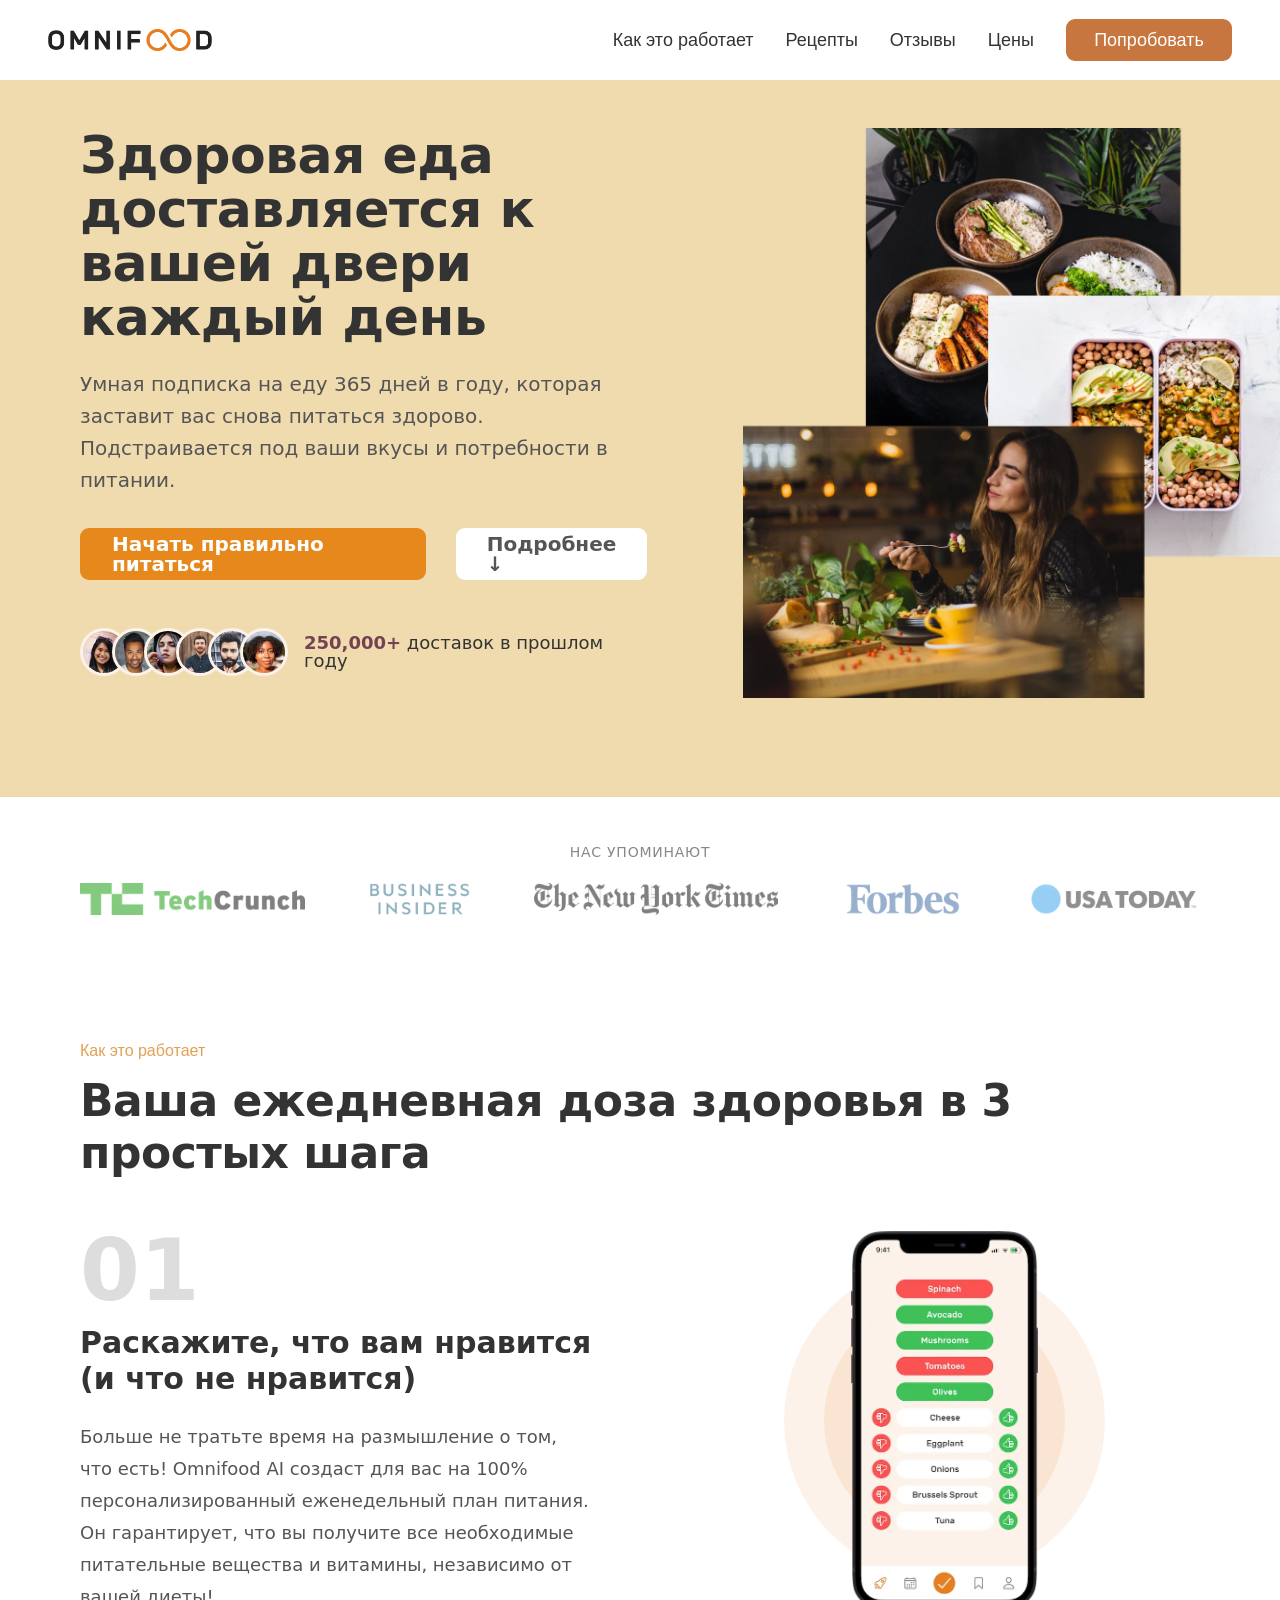
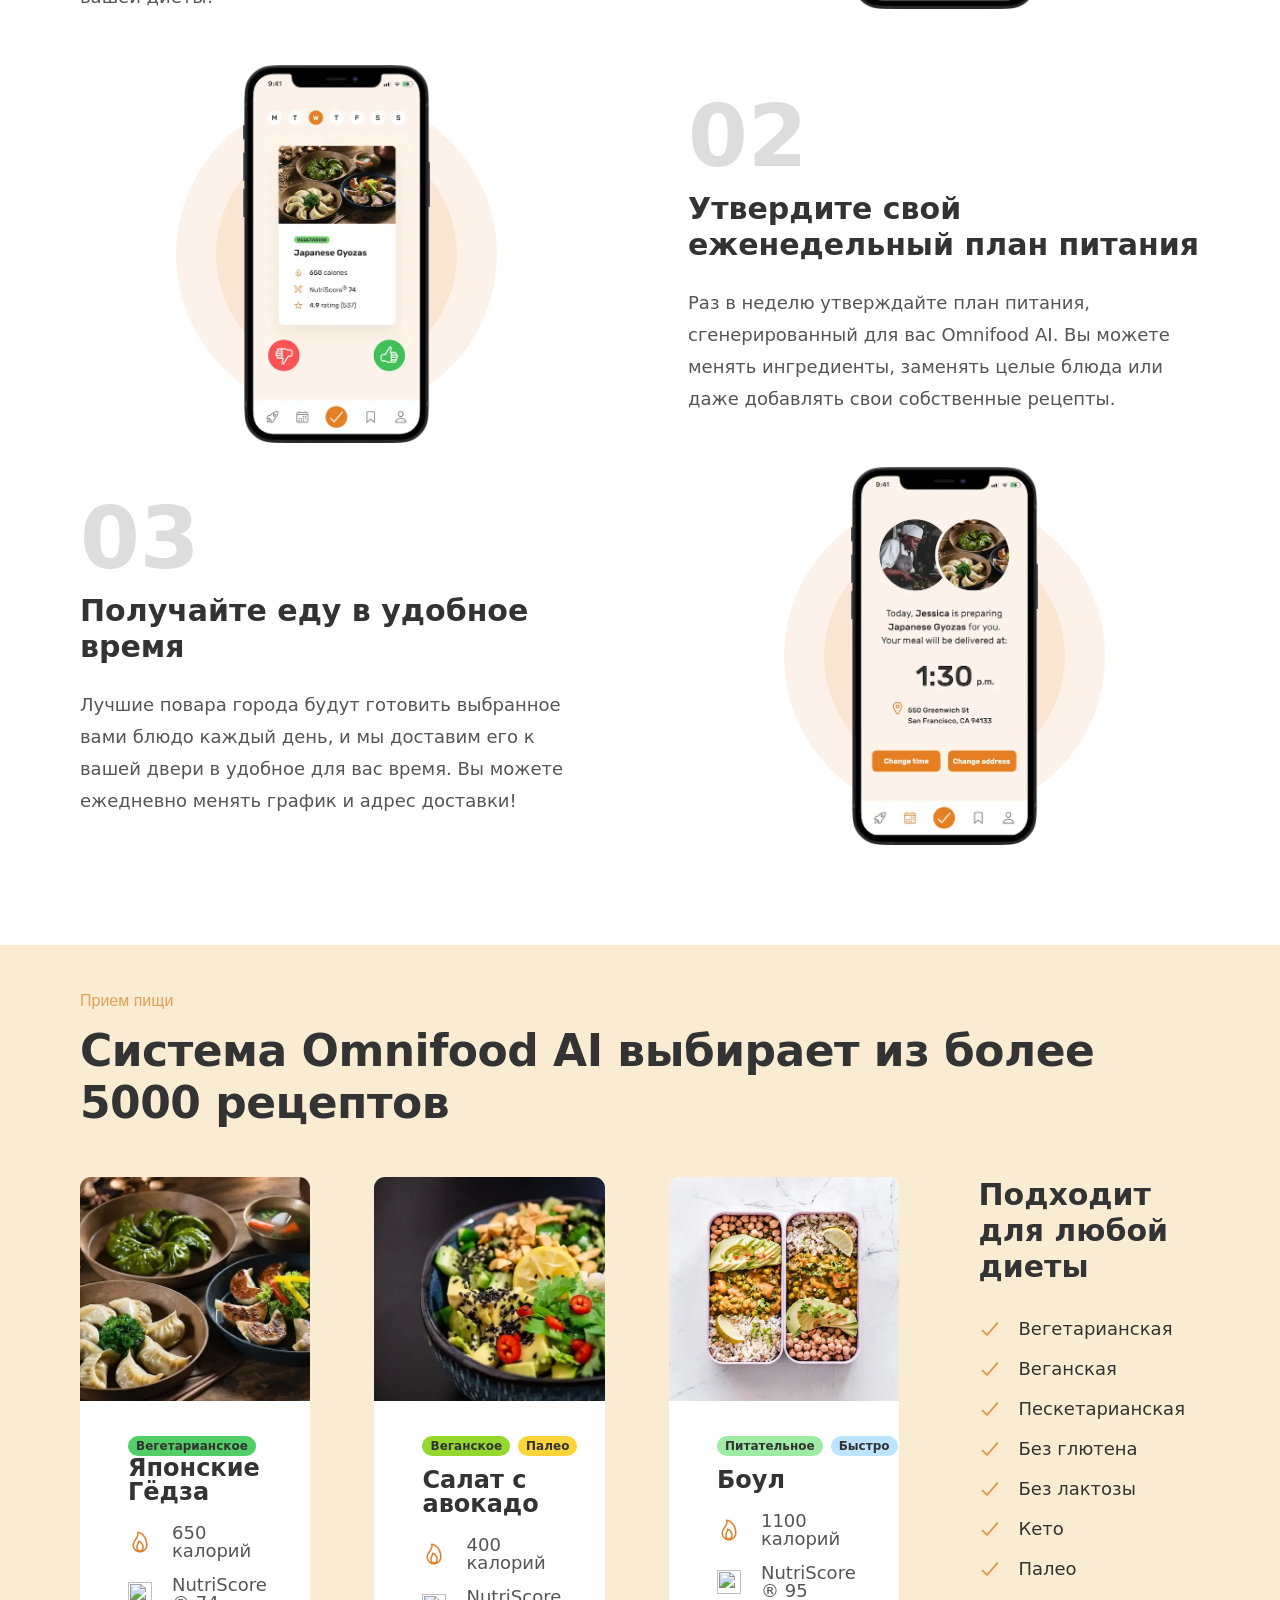
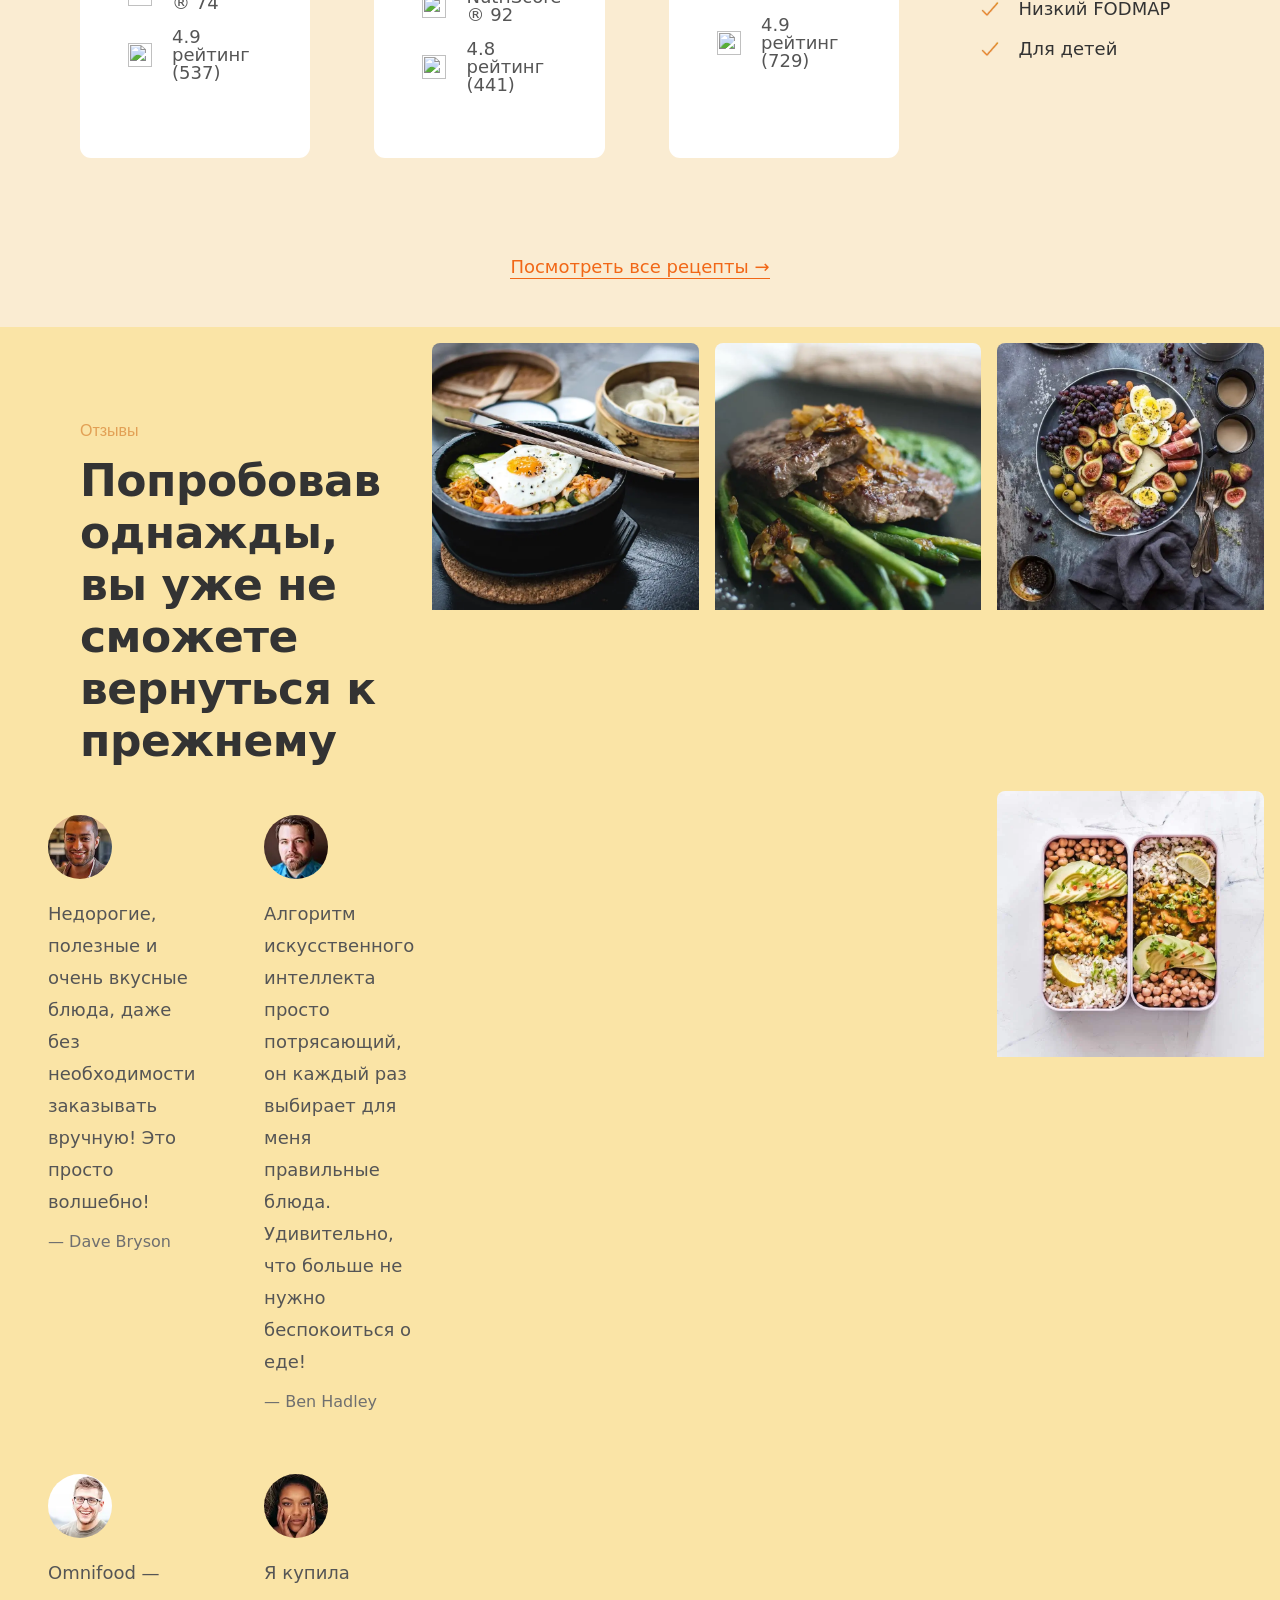
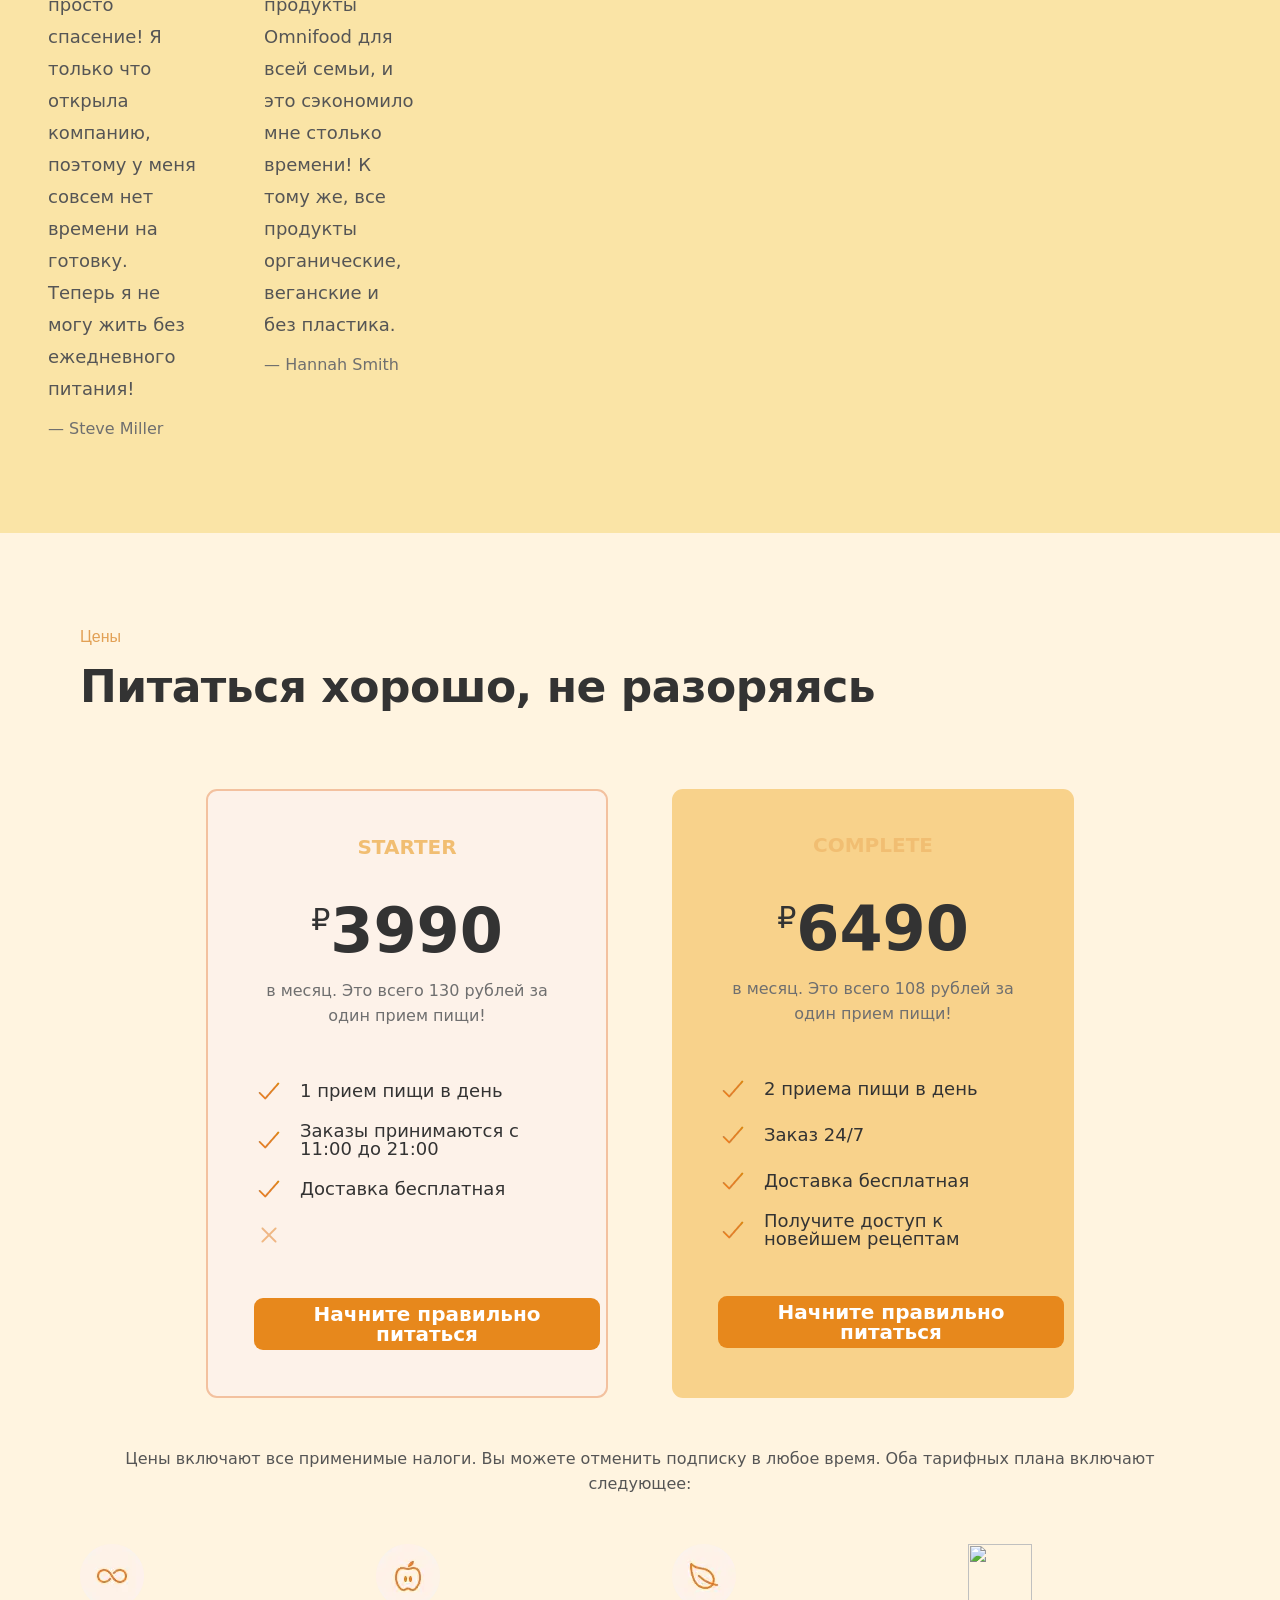
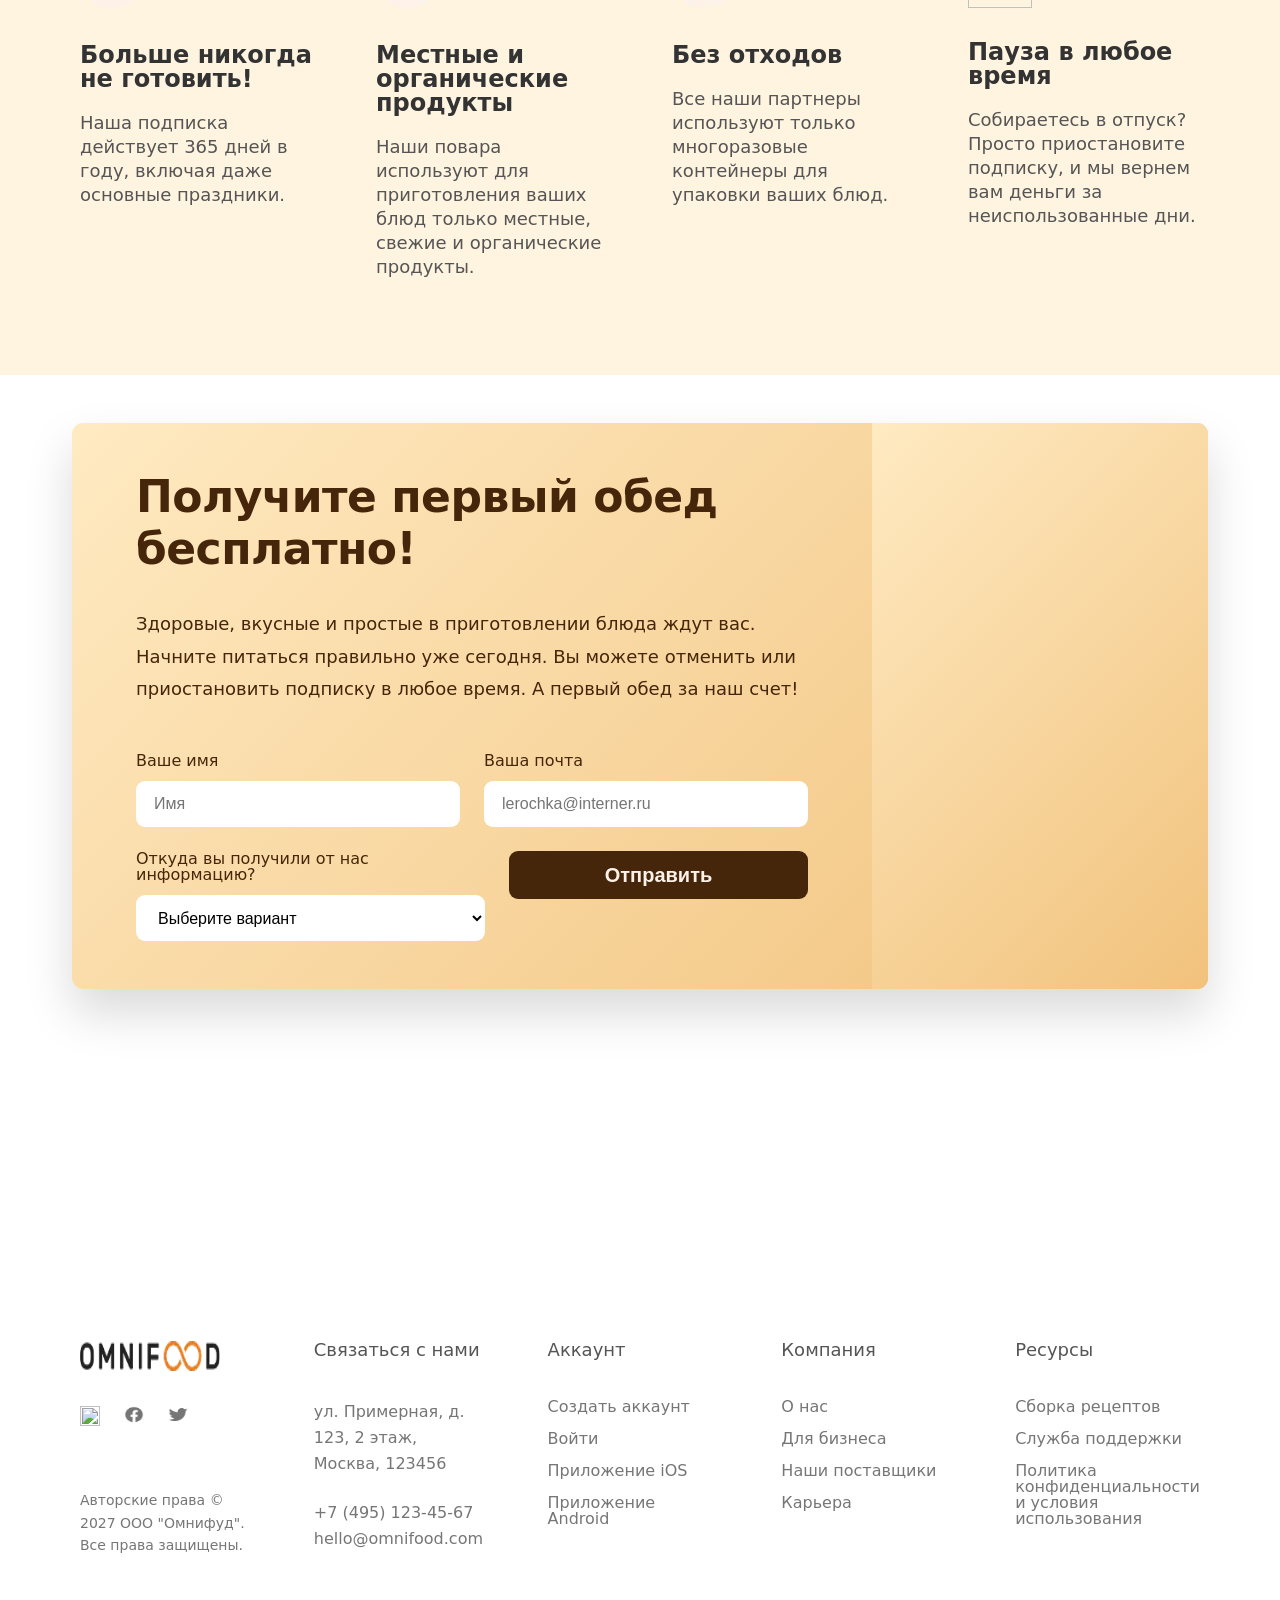
==== commit 7f4a1f69: "Add files via upload" ====
--- a/index.html
+++ b/index.html
@@ -4,15 +4,30 @@
     <meta charset="UTF-8">
     <meta name="viewport" content="width=device-width, initial-scale=1.0">
     <title>Omnifood - Здоровое питание с доставкой</title>
+    <meta http-equiv="X-Frame-Options" content="DENY">
+	<meta http-equiv="X-Content-Type-Options" content="nosniff">
+	<meta http-equiv="Referrer-Policy" content="strict-origin-when-cross-origin">
     <meta name="description" content="Умная подписка на еду 365 дней в году. Персонализированные планы питания с доставкой на дом.">
     <link rel="stylesheet" href="style.css">
+    <meta http-equiv="Content-Security-Policy" 
+		 content="default-src 'self'; 
+		 script-src 'self' https://cdn.tailwindcss.com https://unpkg.com;
+		 font-src 'self' https://fonts.gstatic.com;
+		 style-src 'self' https://fonts.googleapis.com;">
 </head>
 <body>
  <!-- Шапка сайта с навигацией -->
 <header class="page-header">
     <div class="container">
         <!-- Чекбокс для управления меню -->
-        <input type="checkbox" id="menu-toggle" class="menu-toggle">
+        <input 
+        type="checkbox" 
+        id="menu-toggle" 
+        class="menu-toggle"
+        name="checkbox"
+        pattern="[A-Za-z\s\-]{2,50}"
+        title="Только буквы, пробелы и дефисы"
+        required>
         
         <!-- Оверлей для затемнения -->
         <div class="menu-overlay"></div>
@@ -463,11 +478,25 @@
                             <div class="form-row">
                                 <div class="form-group">
                                     <label for="name">Ваше имя</label>
-                                    <input type="text" id="name" name="name" placeholder="Имя" required>
+                                    <input 
+                                    type="text" 
+                                    id="name" 
+                                    name="name" 
+                                    placeholder="Имя" 
+                                    pattern="[A-Za-z\s\-]{2,50}"
+                                    title="Только буквы, пробелы и дефисы"
+                                    required>
                                 </div>
                                 <div class="form-group">
                                     <label for="email">Ваша почта</label>
-                                    <input type="email" id="email" name="email" placeholder="lerochka@interner.ru" required>
+                                    <input 
+                                    type="email" 
+                                    id="email" 
+                                    name="email" 
+                                    placeholder="lerochka@interner.ru" 
+                                    pattern="[A-Za-z\s\-\@\.]{2,50}"
+                                    title="Только буквы, пробелы и дефисы"
+                                    required>
                                 </div>
                             </div>
                             <div class="form-row">
--- a/style.css
+++ b/style.css
@@ -571,10 +571,10 @@
 .view-all-link {
     display: inline-block;
     padding-bottom: 0.125rem; /* 2px */
-    color: #ffffff;
+    color: #f16717;
     font-size: 1.125rem; /* 18px */
     text-decoration: none;
-    border-bottom: 0.0625rem solid #ffffff; /* 1px */
+    border-bottom: 0.0625rem solid #f16717; /* 1px */
     transition: color 0.3s;
 }
 
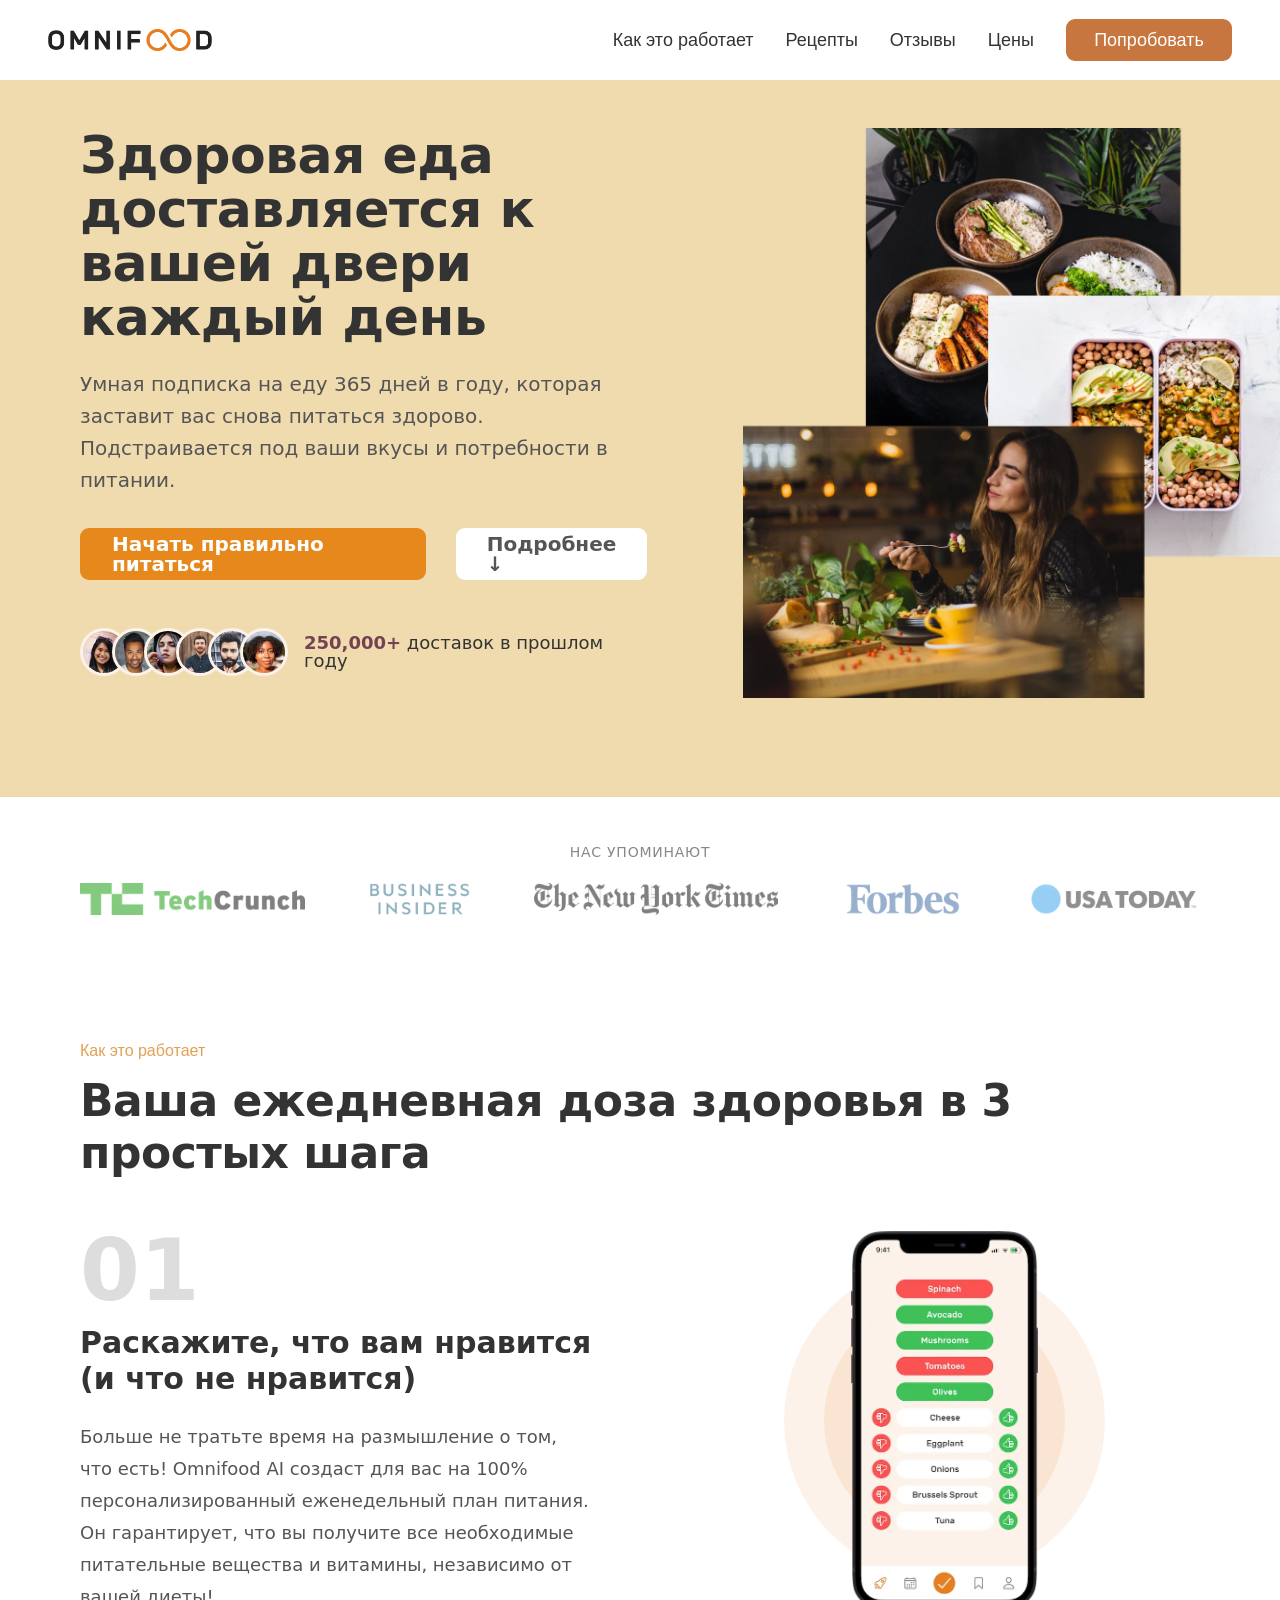
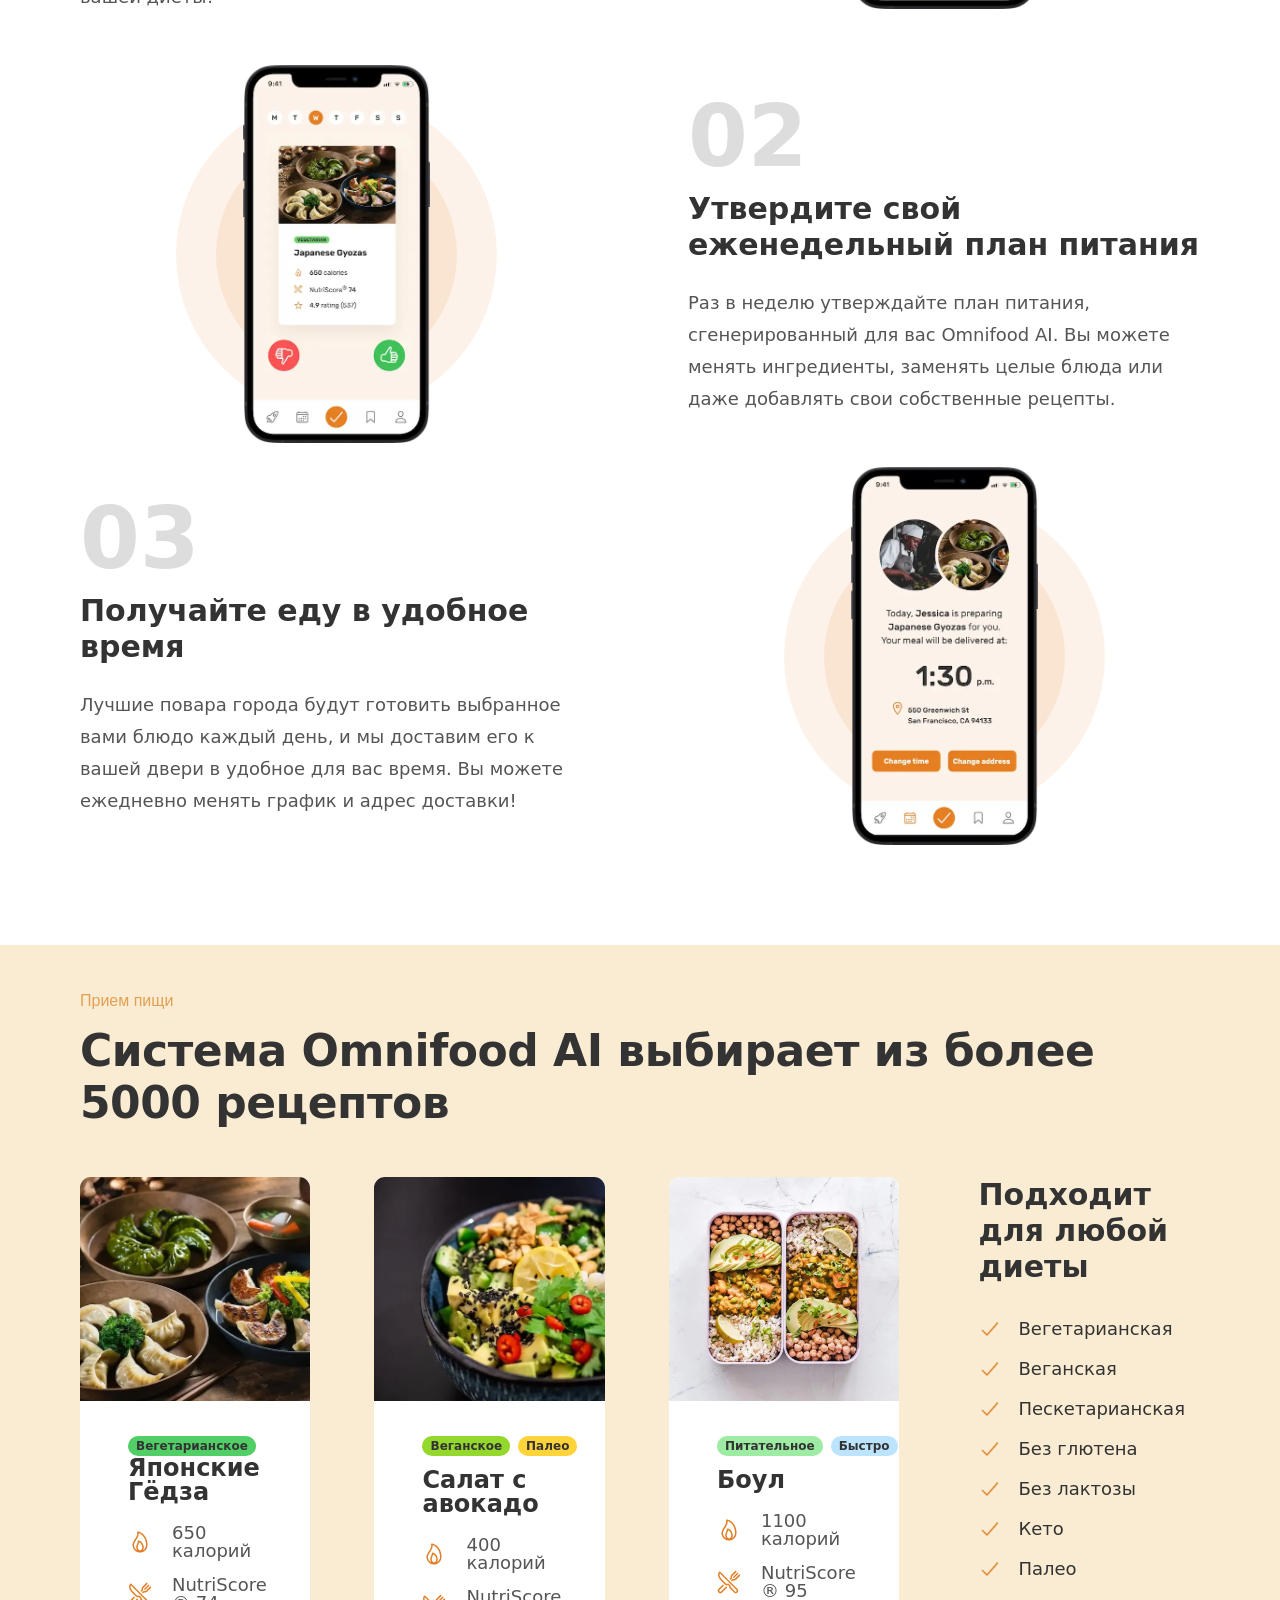
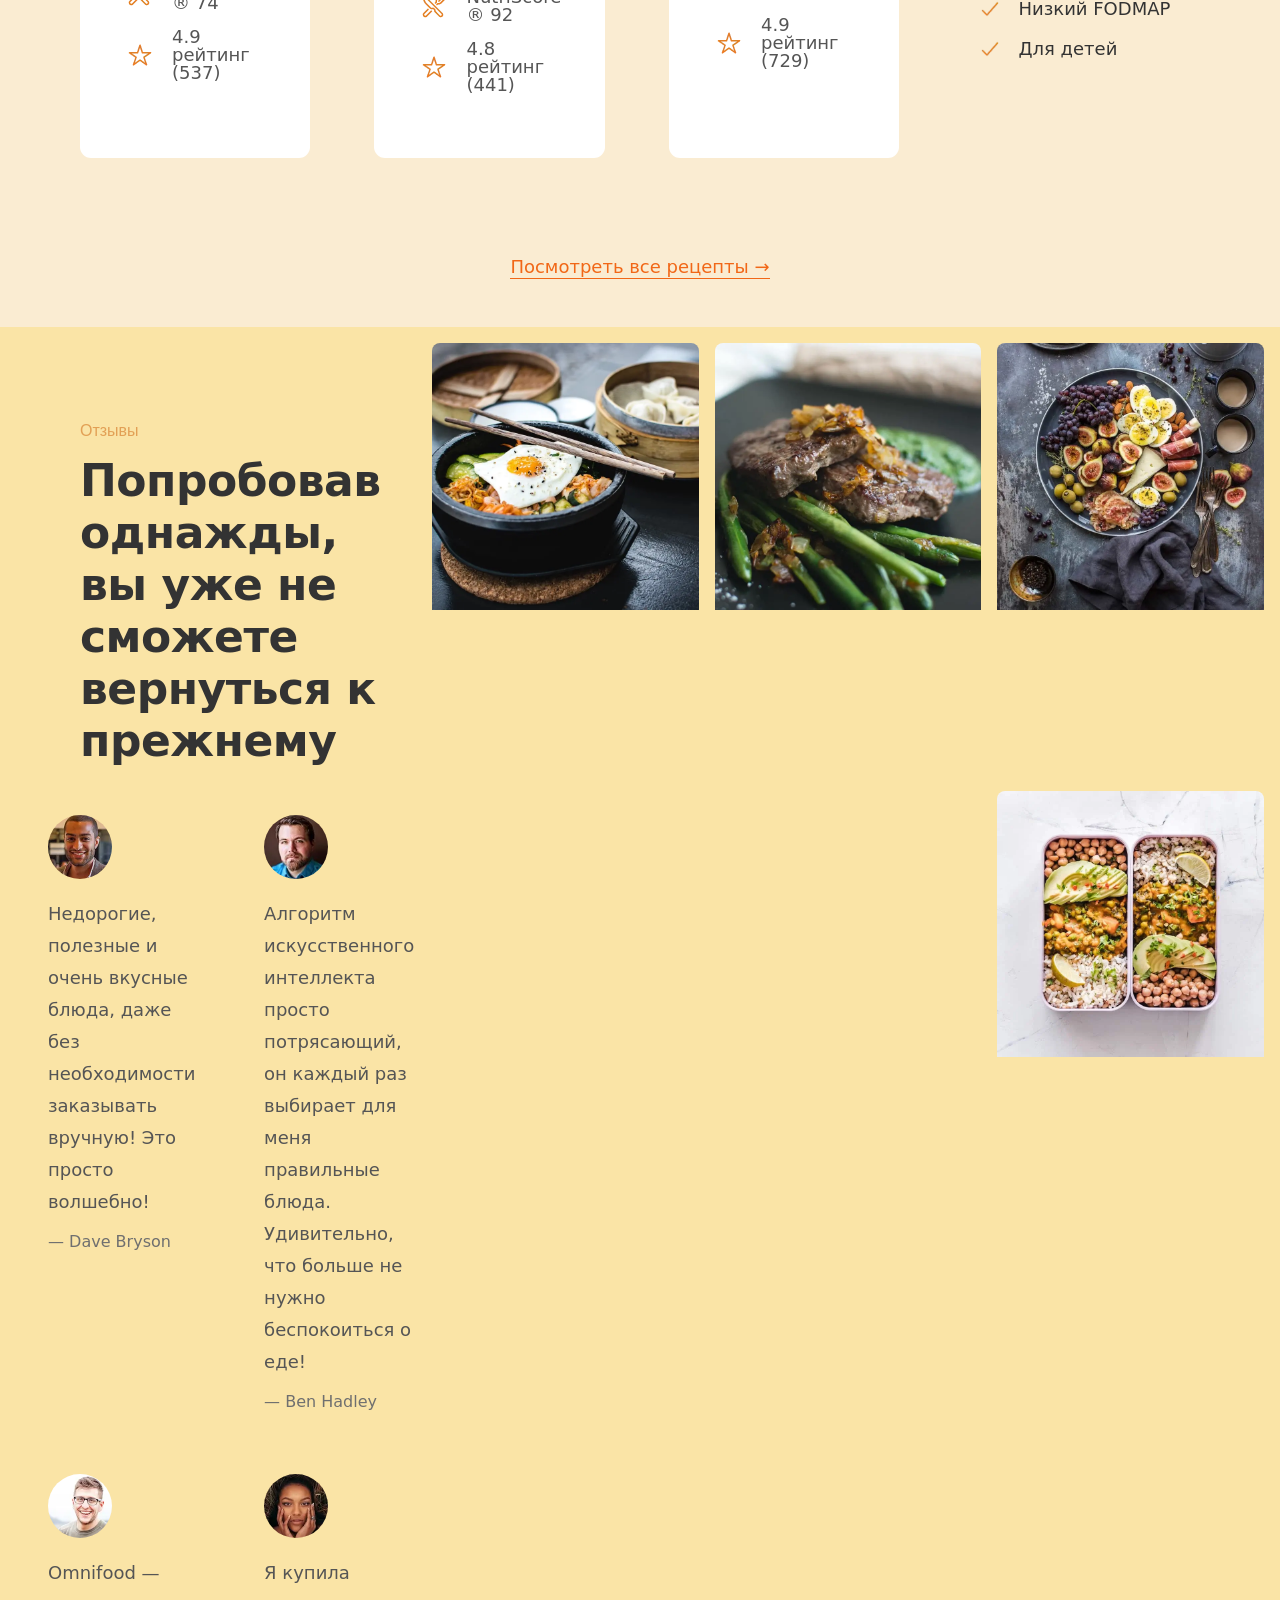
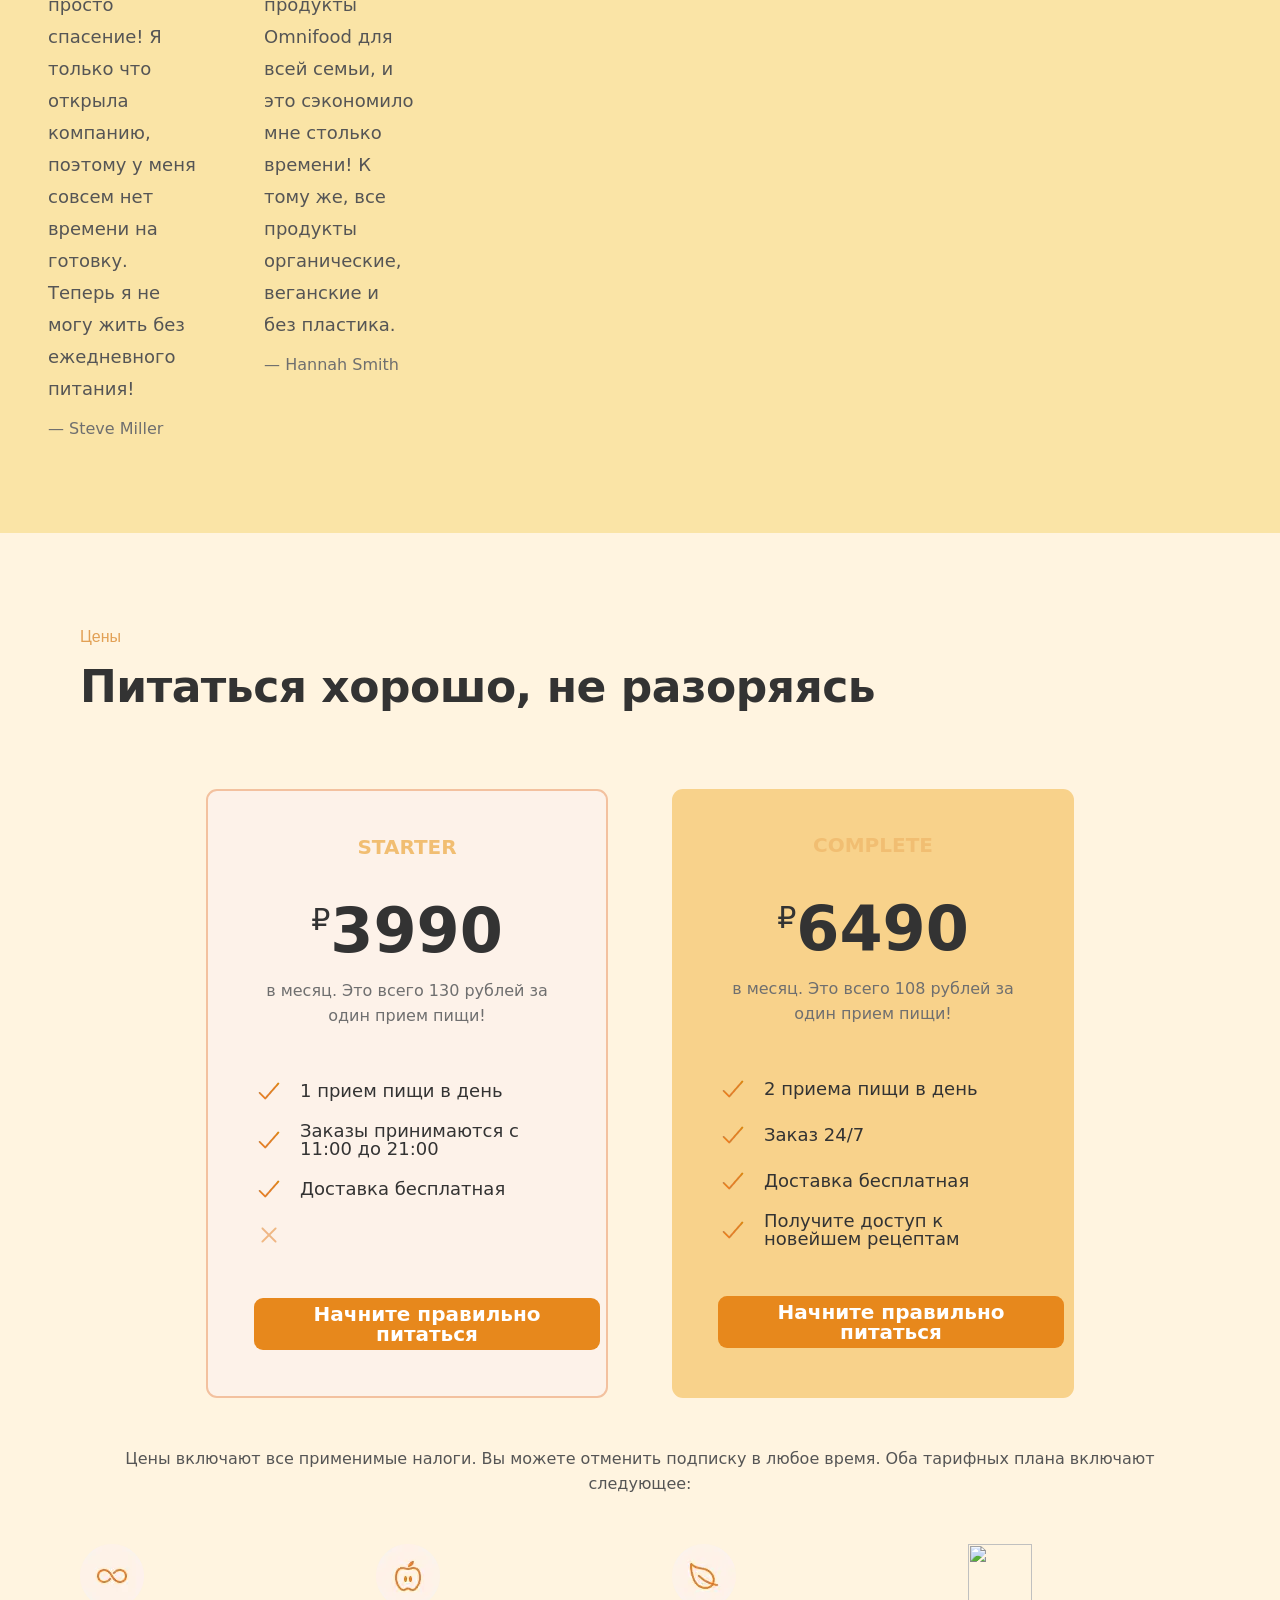
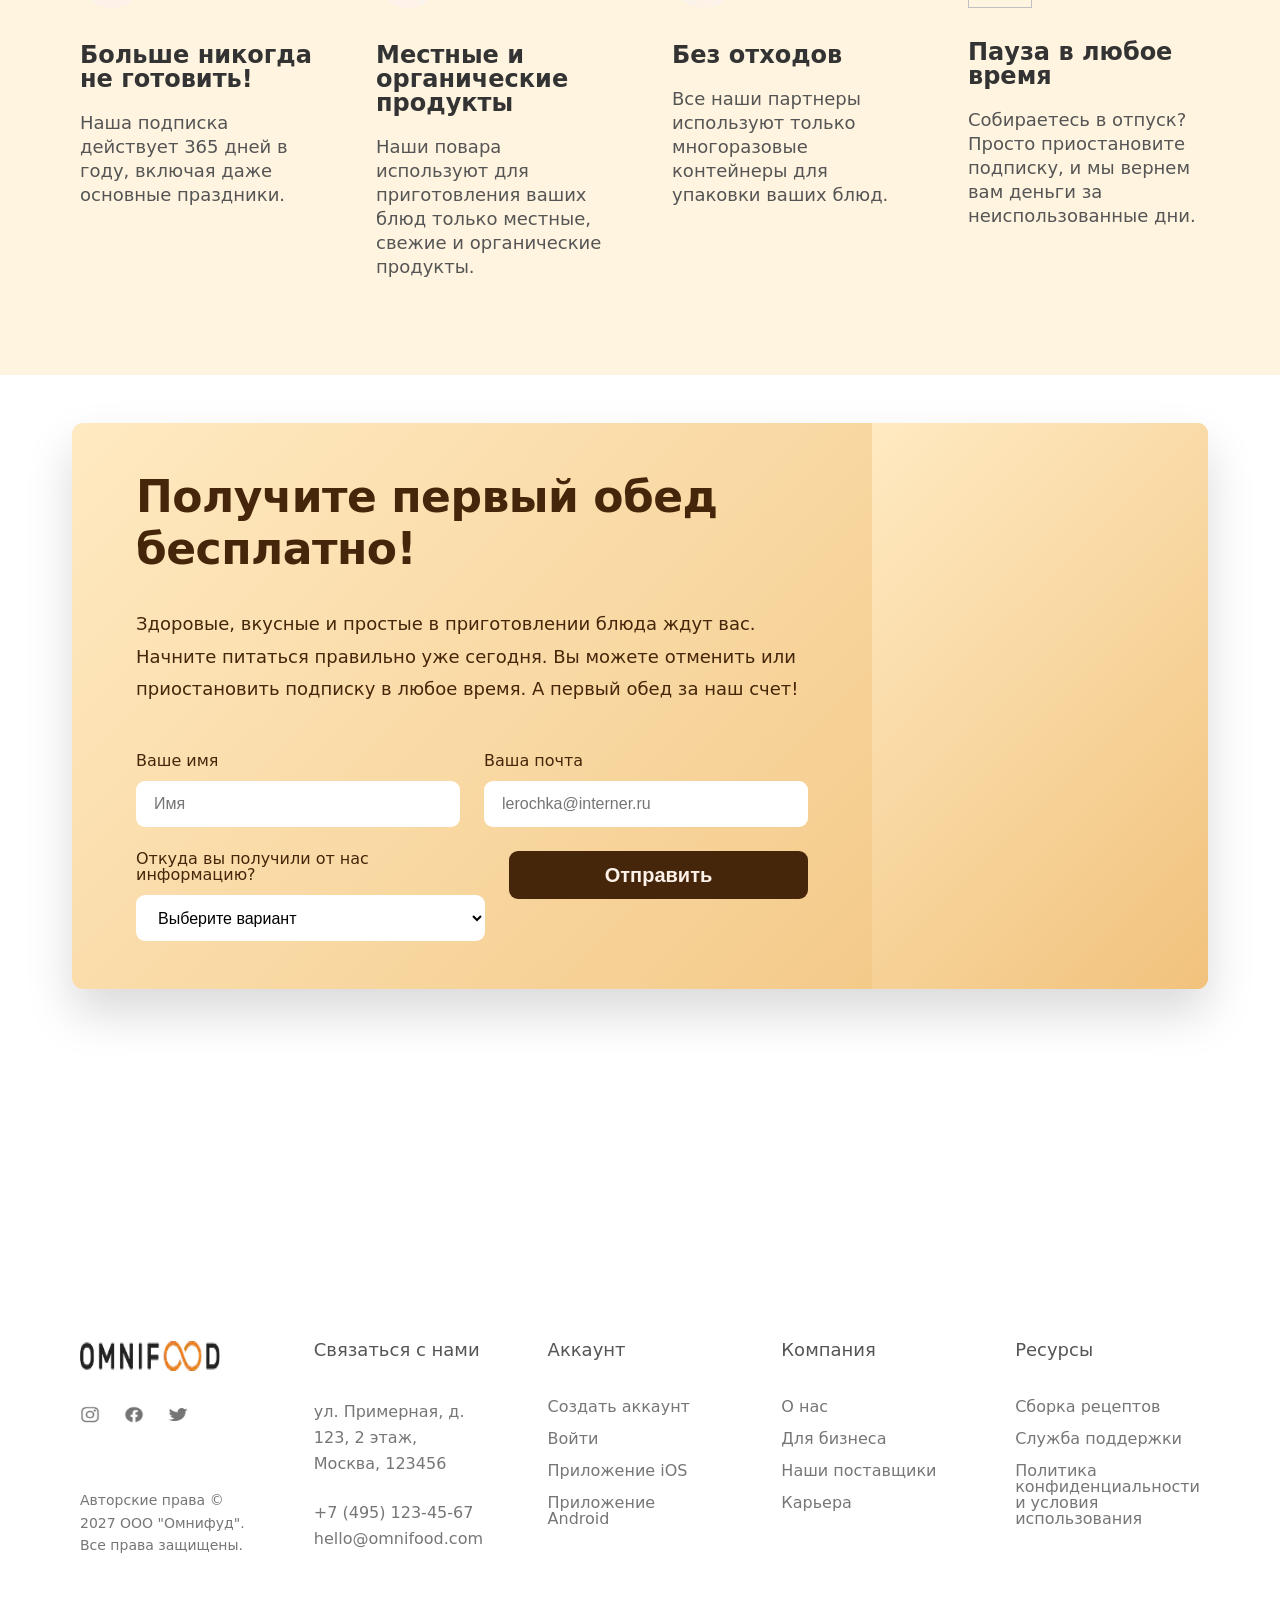
==== commit 33761fef: "Add files via upload" ====
--- a/index.html
+++ b/index.html
@@ -204,15 +204,15 @@
                             <h3 class="meal-title">Японские Гёдза</h3>
                             <ul class="meal-stats">
                                 <li>
-                                    <img src="UP09-master/Img%20-%20flame%20outline.webp" alt="" class="stat-icon" width="20" height="20">
+                                    <img src="3.webp" alt="" class="stat-icon" width="20" height="20">
                                     <span>650 калорий</span>
                                 </li>
                                 <li>
-                                    <img src="UP09-master//Img%20-%20restaurant%20outline.webp" alt="" class="stat-icon" width="20" height="20">
+                                    <img src="2.webp" alt="" class="stat-icon" width="20" height="20">
                                     <span>NutriScore ® 74</span>
                                 </li>
                                 <li>
-                                    <img src="UP09-master/Img%20-%20star%20outline.webp" alt="" class="stat-icon" width="20" height="20">
+                                    <img src="1.webp" alt="" class="stat-icon" width="20" height="20">
                                     <span>4.9 рейтинг (537)</span>
                                 </li>
                             </ul>
@@ -230,15 +230,15 @@
                             <h3 class="meal-title">Салат с авокадо</h3>
                             <ul class="meal-stats">
                                 <li>
-                                    <img src="UP09-master/Img%20-%20flame%20outline.webp" alt="" class="stat-icon" width="20" height="20">
+                                    <img src="3.webp" alt="" class="stat-icon" width="20" height="20">
                                     <span>400 калорий</span>
                                 </li>
                                 <li>
-                                    <img src="UP09-master//Img%20-%20restaurant%20outline.webp" alt="" class="stat-icon" width="20" height="20">
+                                    <img src="2.webp" alt="" class="stat-icon" width="20" height="20">
                                     <span>NutriScore ® 92</span>
                                 </li>
                                 <li>
-                                    <img src="UP09-master/Img%20-%20star%20outline.webp" alt="" class="stat-icon" width="20" height="20">
+                                    <img src="1.webp" alt="" class="stat-icon" width="20" height="20">
                                     <span>4.8 рейтинг (441)</span>
                                 </li>
                             </ul>
@@ -256,15 +256,15 @@
                             <h3 class="meal-title">Боул</h3>
                             <ul class="meal-stats">
                                 <li>
-                                    <img src="UP09-master/Img%20-%20flame%20outline.webp" alt="" class="stat-icon" width="20" height="20">
+                                    <img src="3.webp" alt="" class="stat-icon" width="20" height="20">
                                     <span>1100 калорий</span>
                                 </li>
                                 <li>
-                                    <img src="UP09-master//Img%20-%20restaurant%20outline.webp" alt="" class="stat-icon" width="20" height="20">
+                                    <img src="2.webp" alt="" class="stat-icon" width="20" height="20">
                                     <span>NutriScore ® 95</span>
                                 </li>
                                 <li>
-                                    <img src="UP09-master/Img%20-%20star%20outline.webp" alt="" class="stat-icon" width="20" height="20">
+                                    <img src="1.webp" alt="" class="stat-icon" width="20" height="20">
                                     <span>4.9 рейтинг (729)</span>
                                 </li>
                             </ul>
@@ -533,9 +533,9 @@
                         <img src="UP09-master/img/Link.webp" alt="Omnifood" width="140" height="30">
                     </a>
                     <ul class="social-links" aria-label="Социальные сети">
-                        <li><a href="#" aria-label="Instagram"><img src="UP09-master/Item%201.webp" alt="" width="20" height="20"></a></li>
-                        <li><a href="#" aria-label="Facebook"><img src="UP09-master/Item%202.webp" alt="" width="20" height="20"></a></li>
-                        <li><a href="#" aria-label="Twitter"><img src="UP09-master/Item%203.webp" alt="" width="20" height="20"></a></li>
+                        <li><a href="#" aria-label="Instagram"><img src="Item 1.webp" alt="" width="20" height="20"></a></li>
+                        <li><a href="#" aria-label="Facebook"><img src="Item 2.webp" alt="" width="20" height="20"></a></li>
+                        <li><a href="#" aria-label="Twitter"><img src="Item 3.webp" alt="" width="20" height="20"></a></li>
                     </ul>
                     <p class="copyright">
                         Авторские права © 2027 ООО "Омнифуд".<br> Все права защищены.
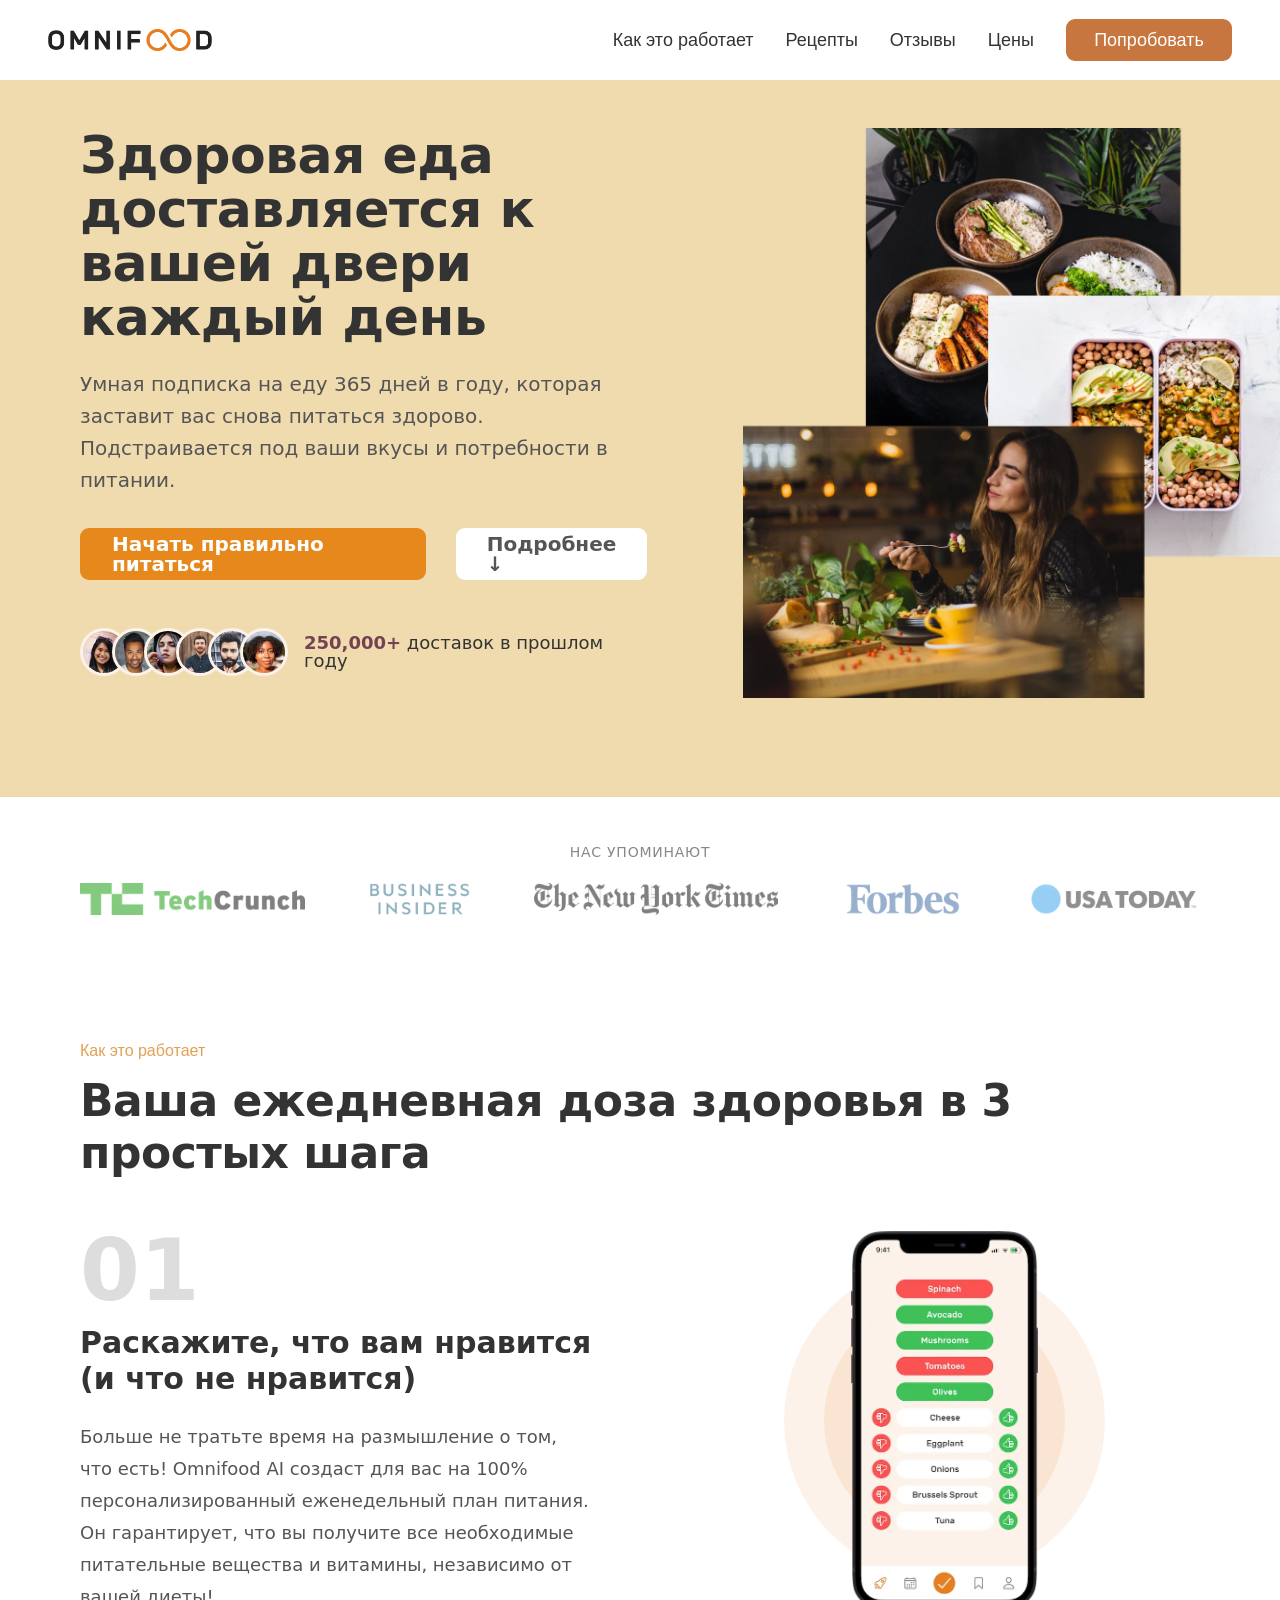
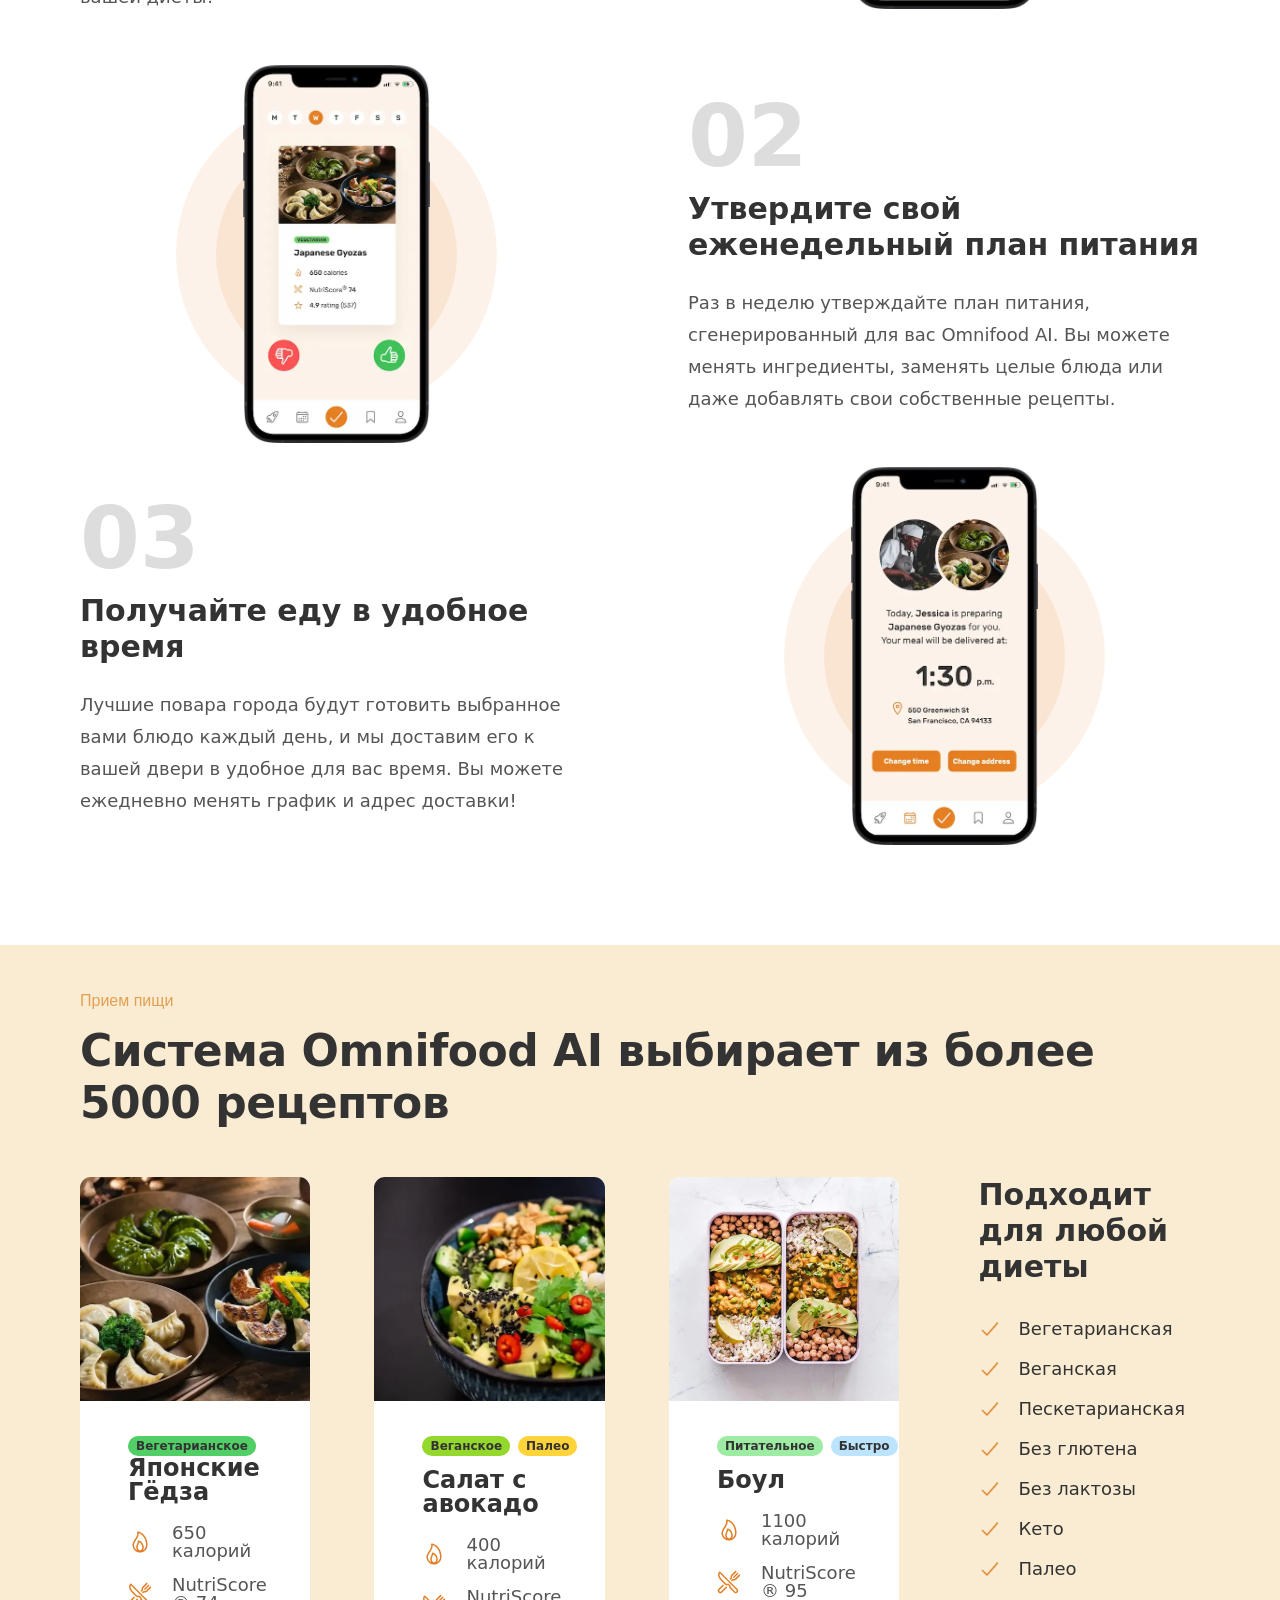
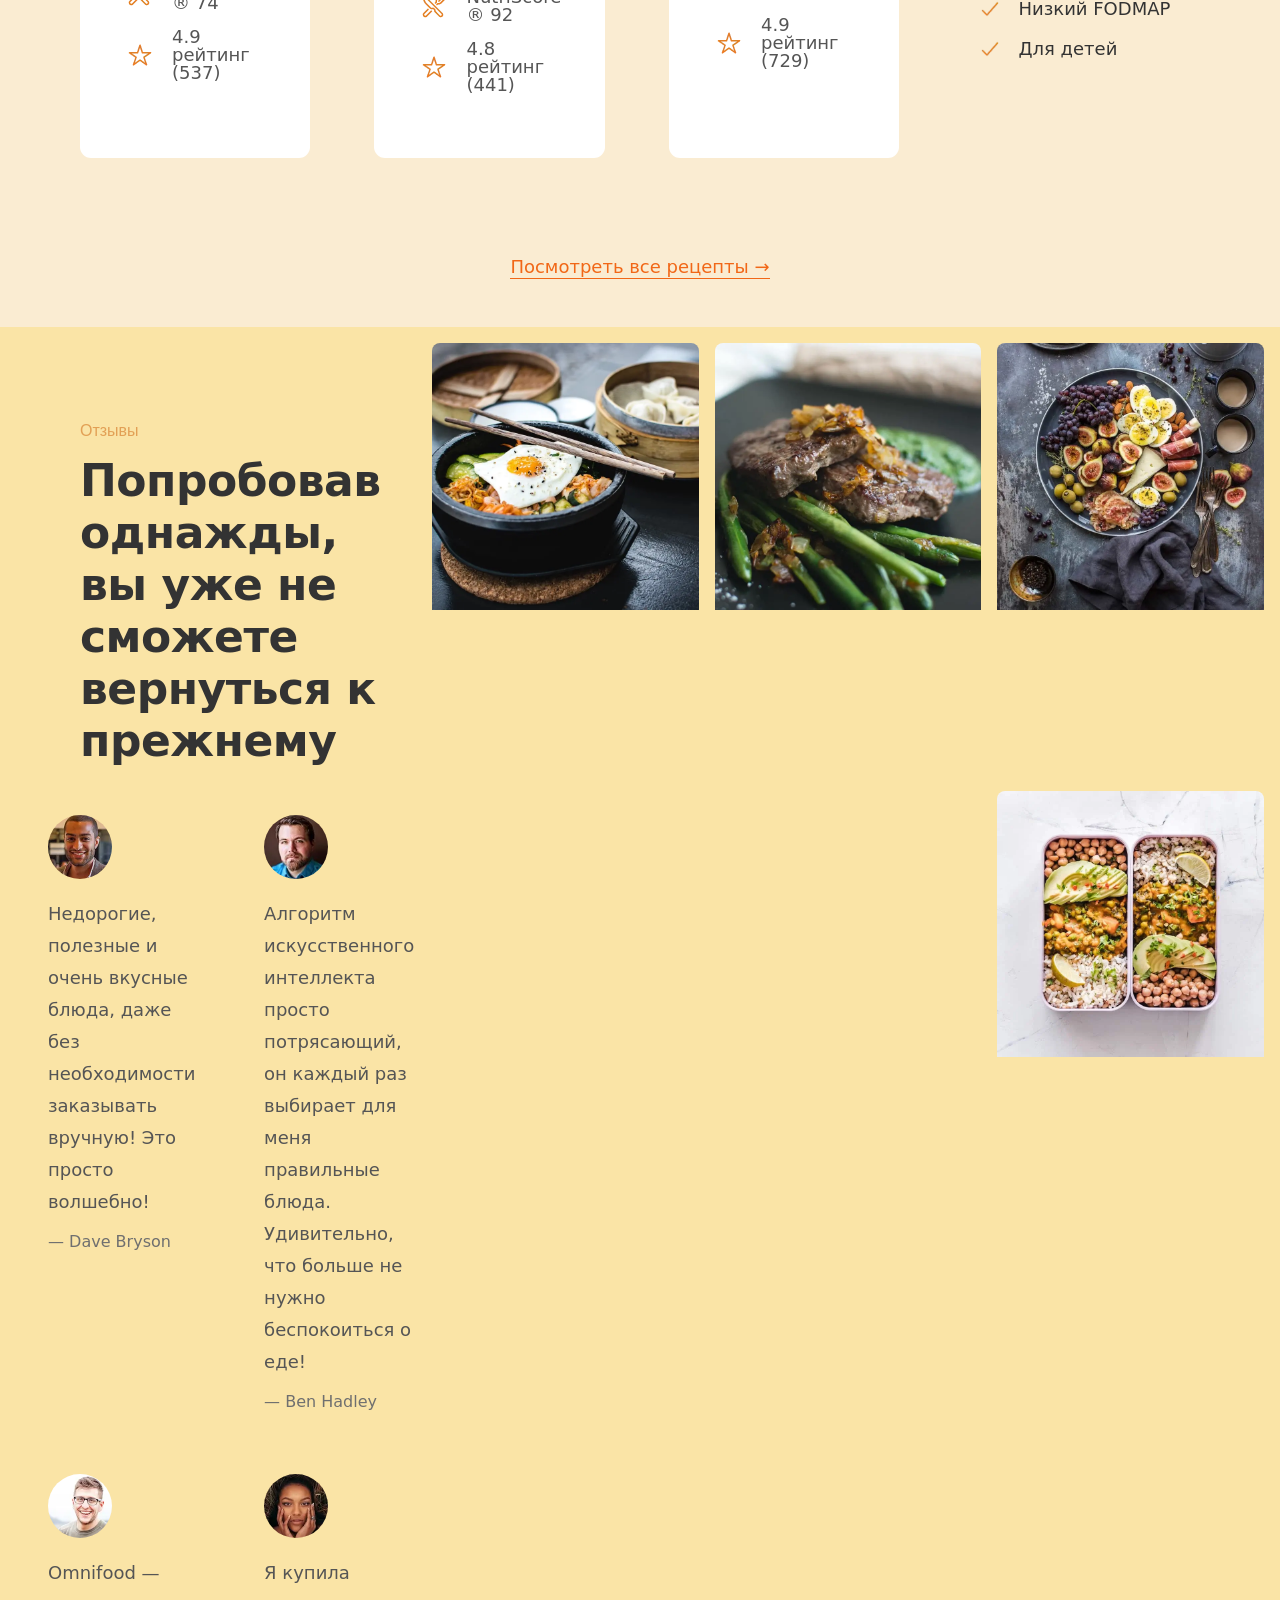
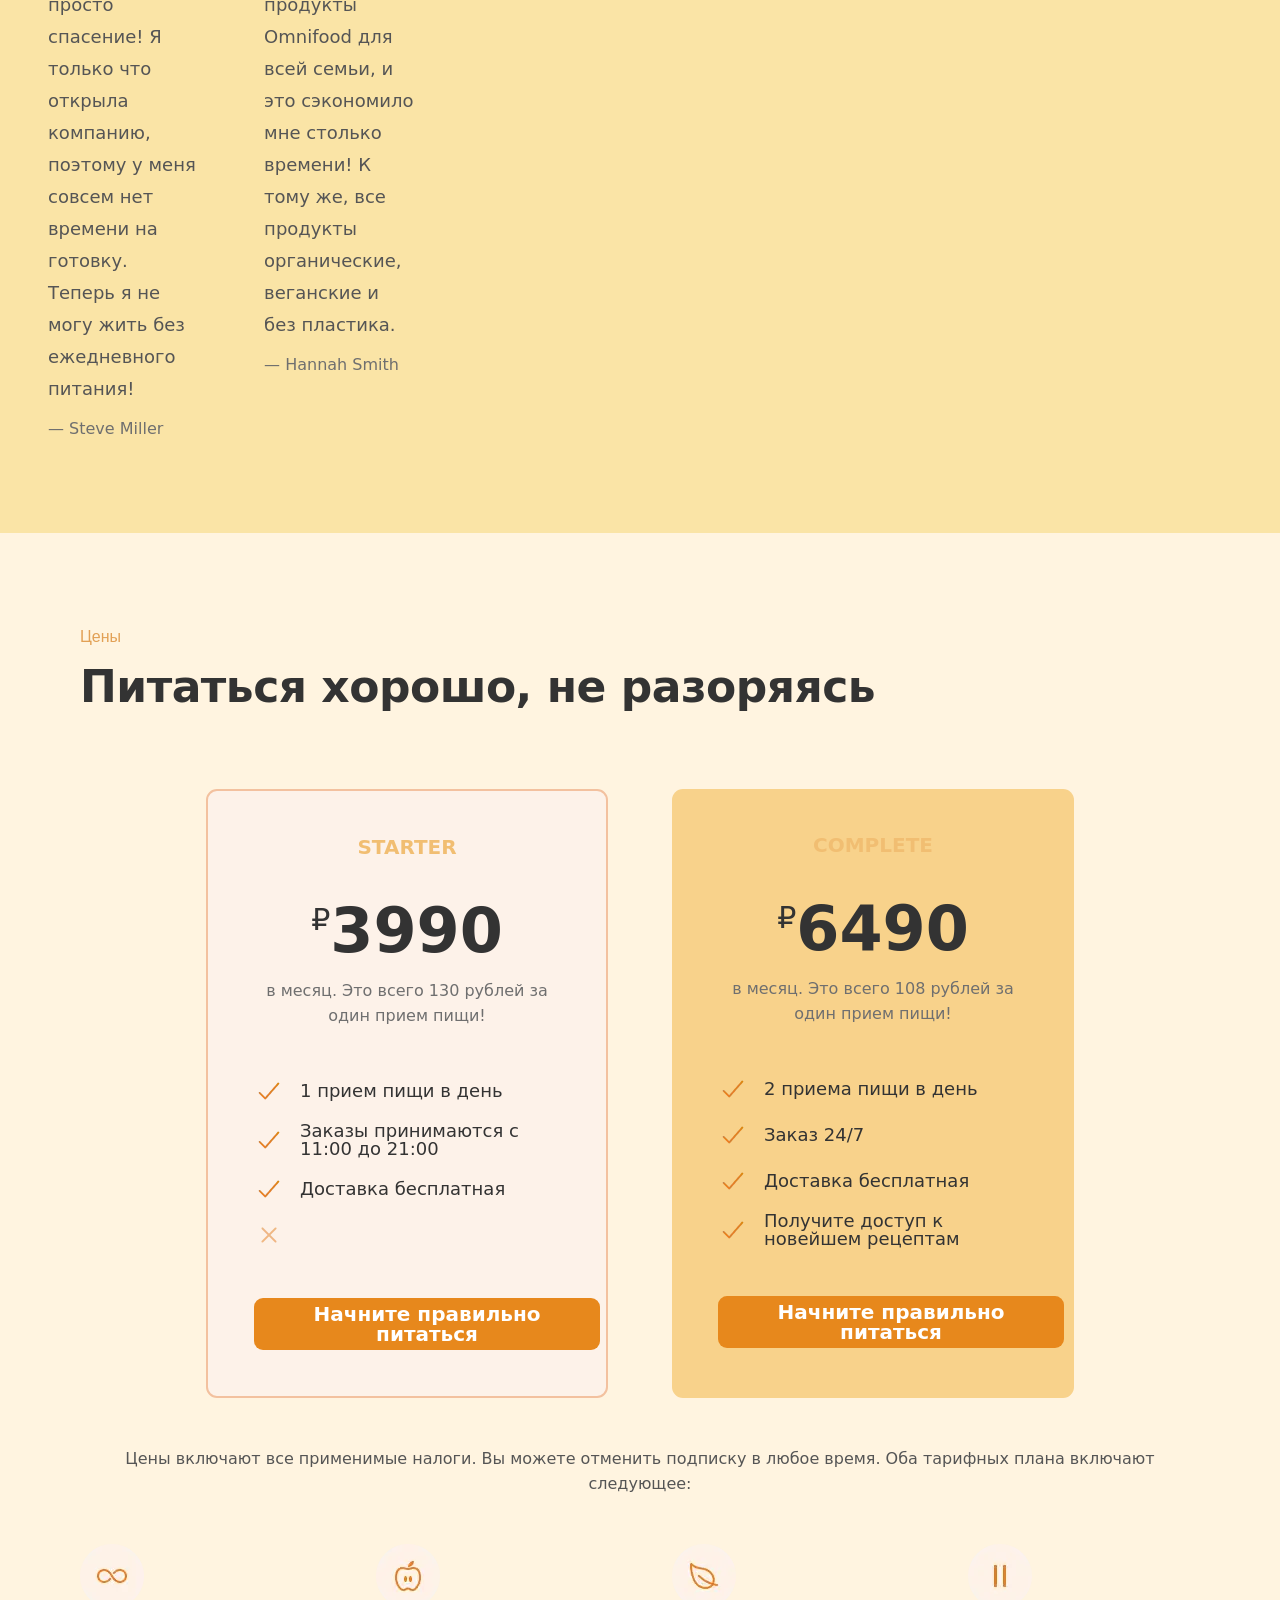
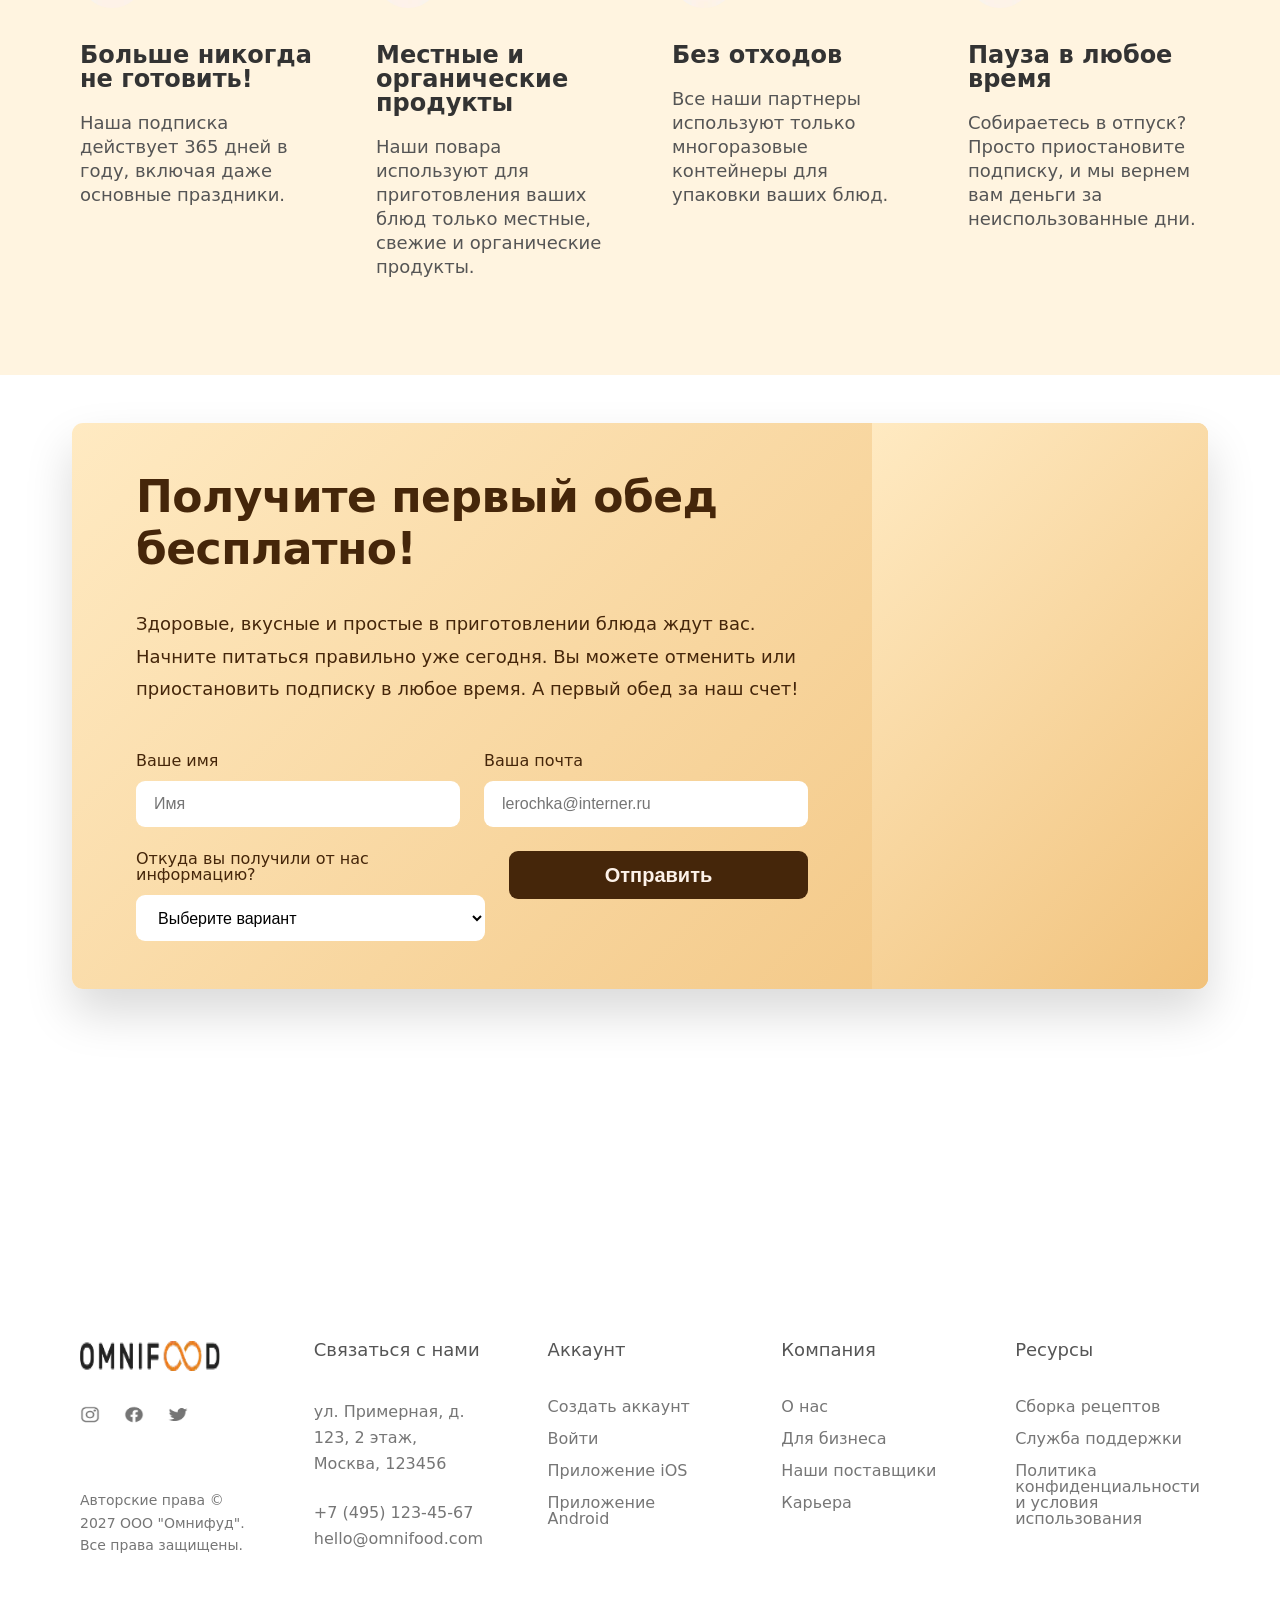
==== commit 0a7f1fbf: "Add files via upload" ====
--- a/index.html
+++ b/index.html
@@ -453,7 +453,7 @@
                     </article>
 
                     <article class="feature">
-                        <img src="UP09-master/Img%20-%20pause%20outline.webp" alt="" class="feature-image" width="40" height="40">
+                        <img src="456.webp" alt="" class="feature-image" width="40" height="40">
                         <h3 class="feature-title">Пауза в любое время</h3>
                         <p class="feature-description">Собираетесь в отпуск? Просто приостановите подписку, и мы вернем вам деньги за неиспользованные дни.</p>
                     </article>
